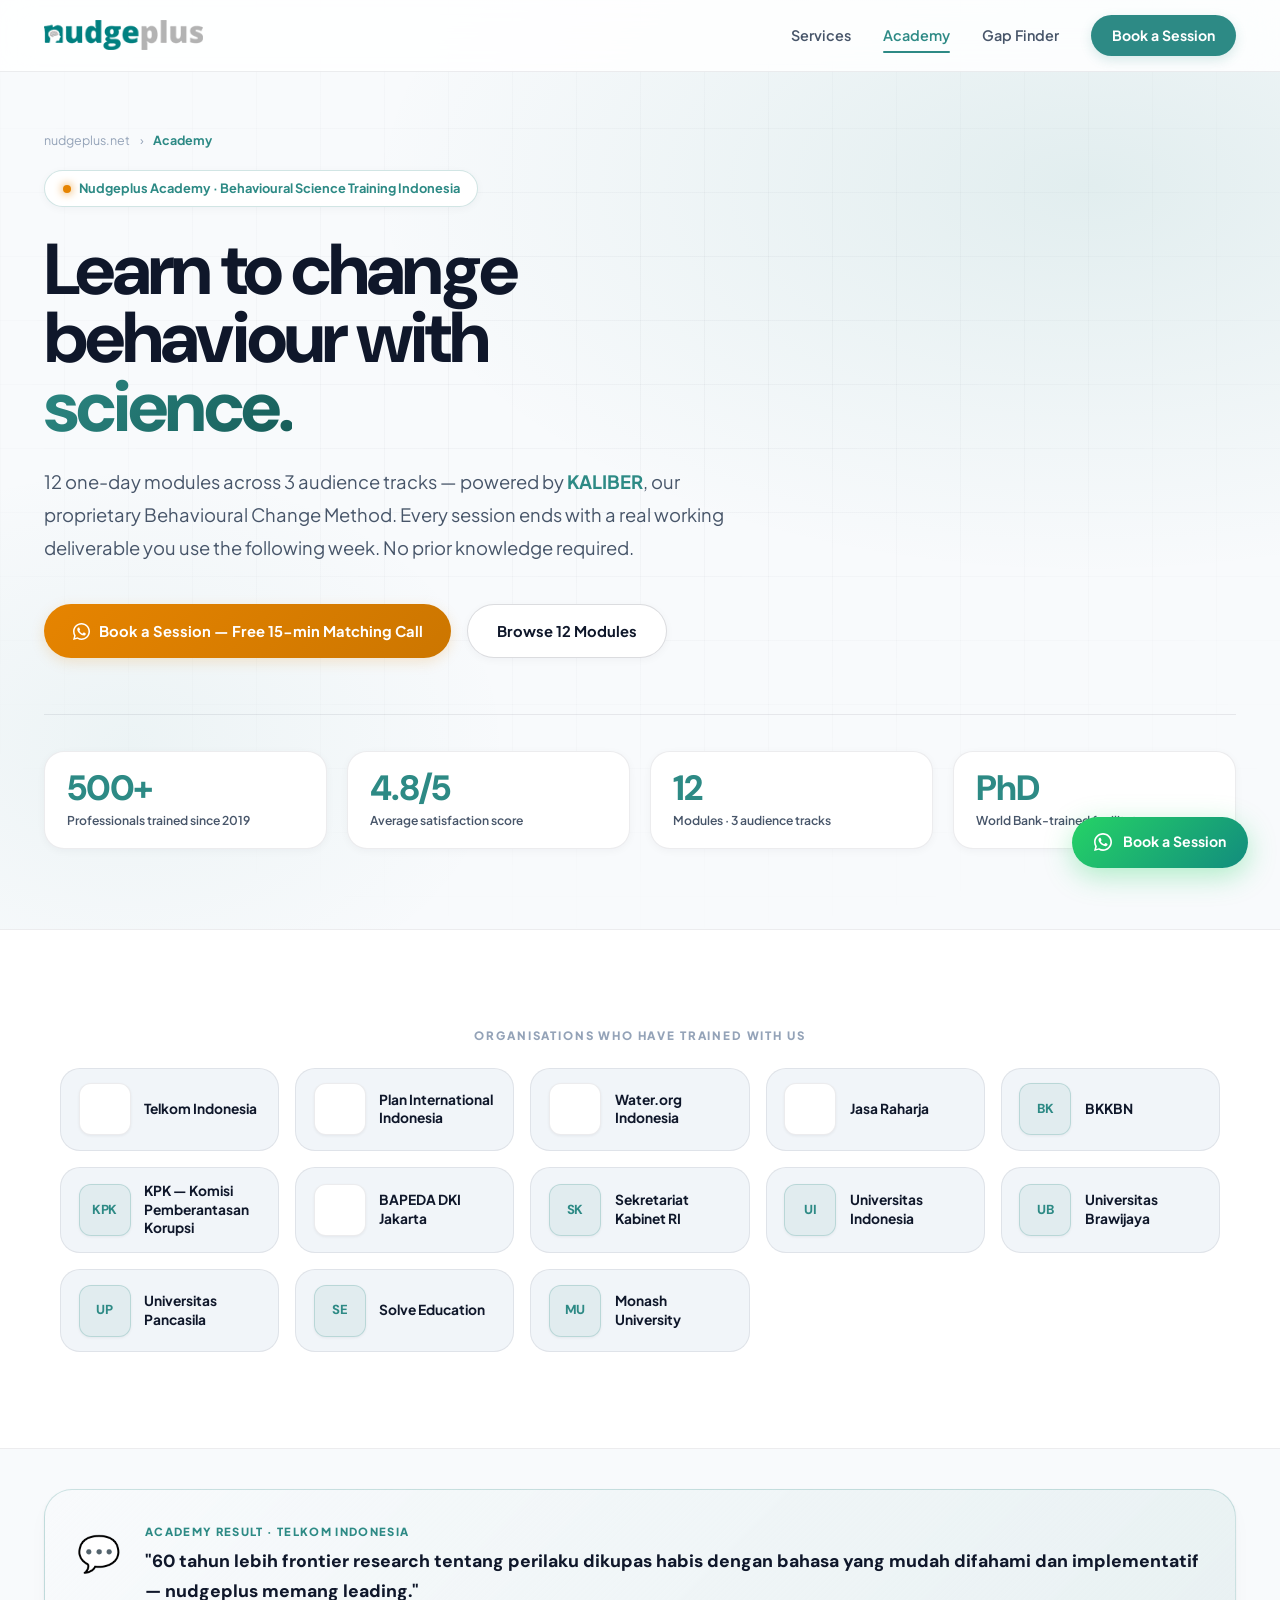
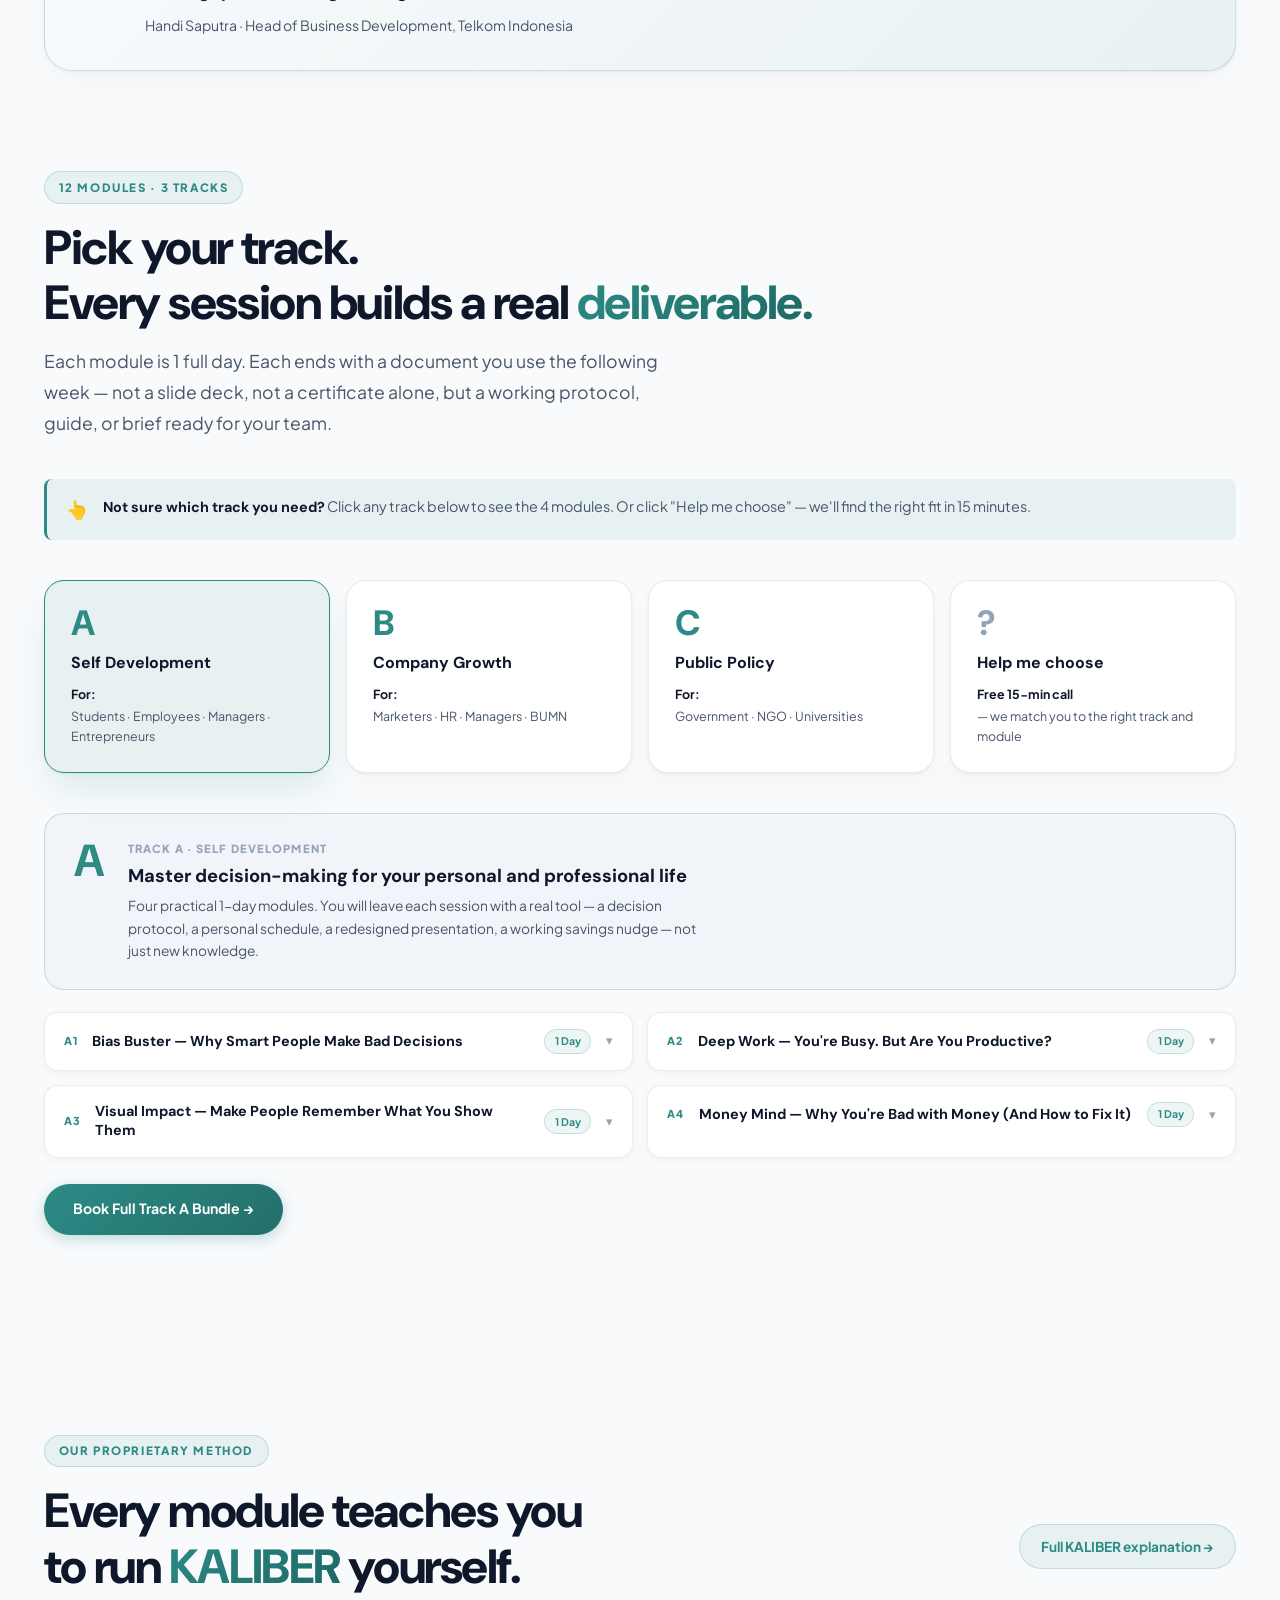
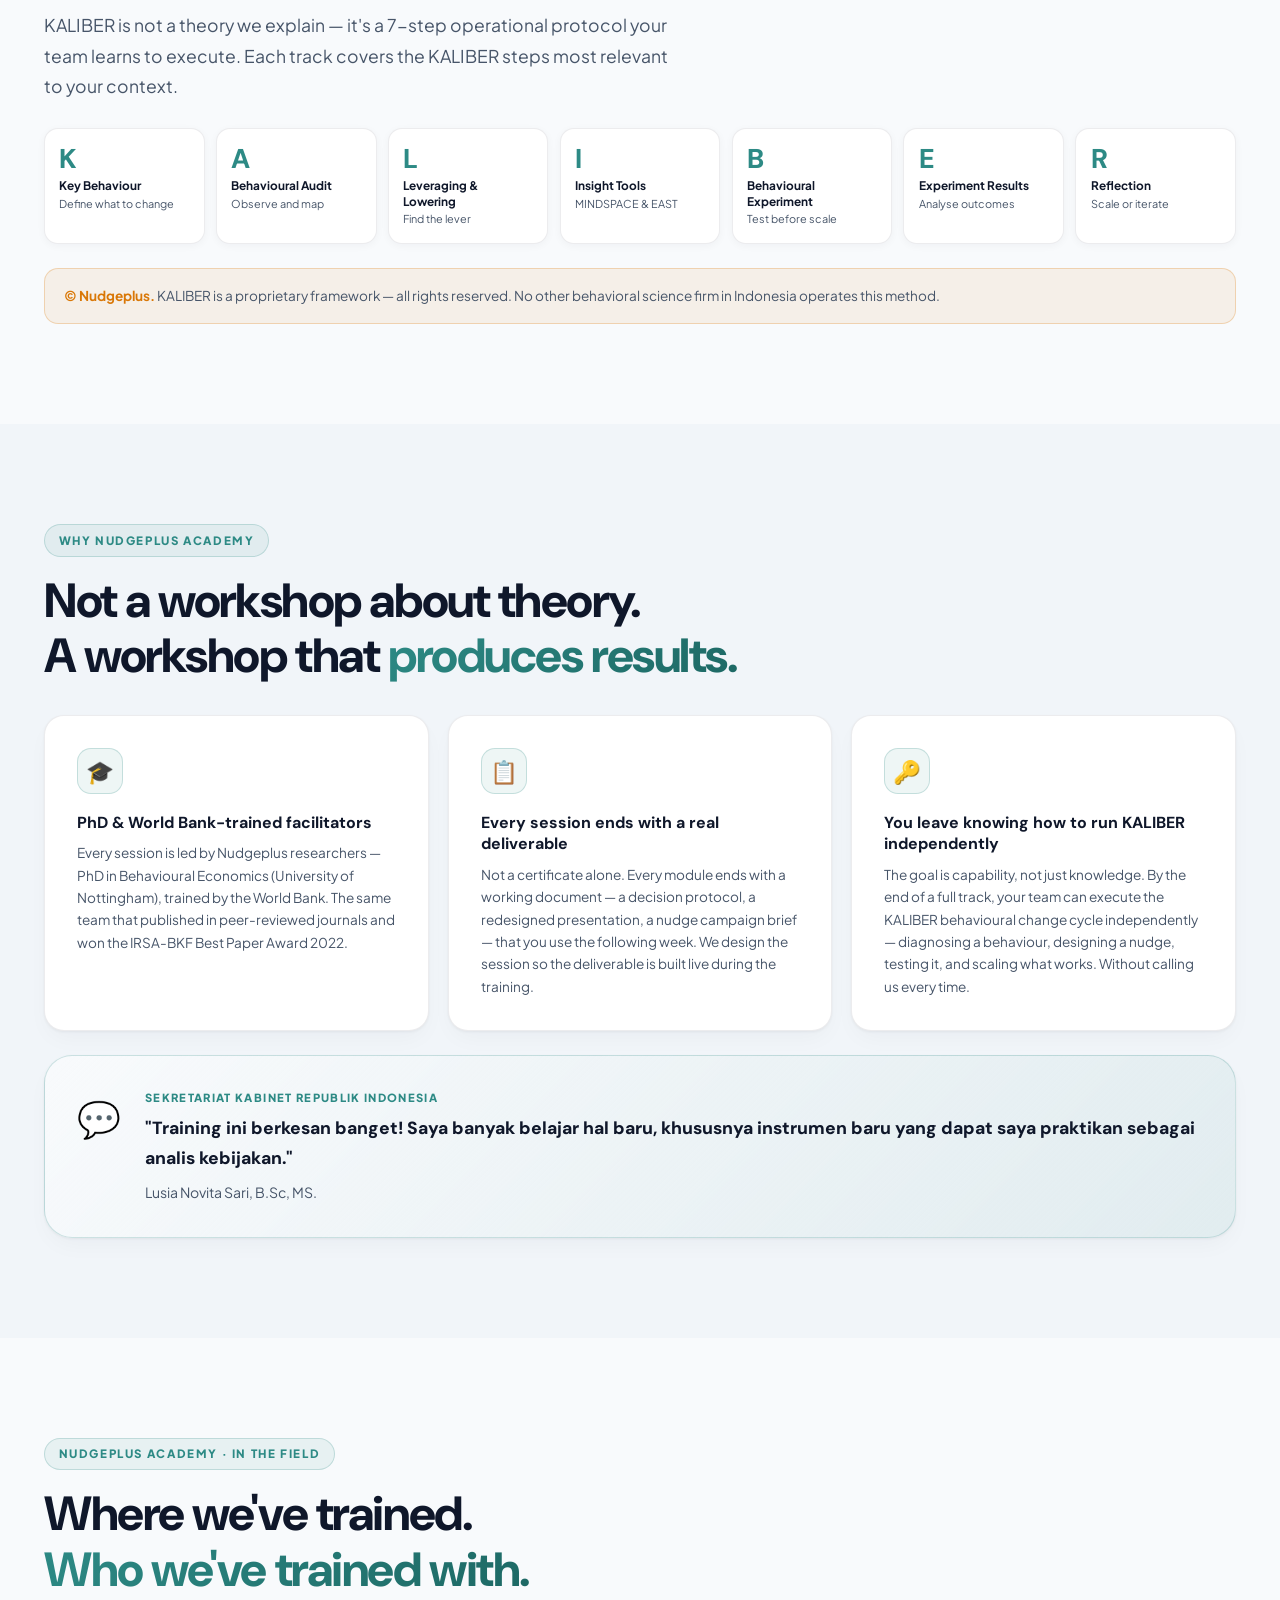
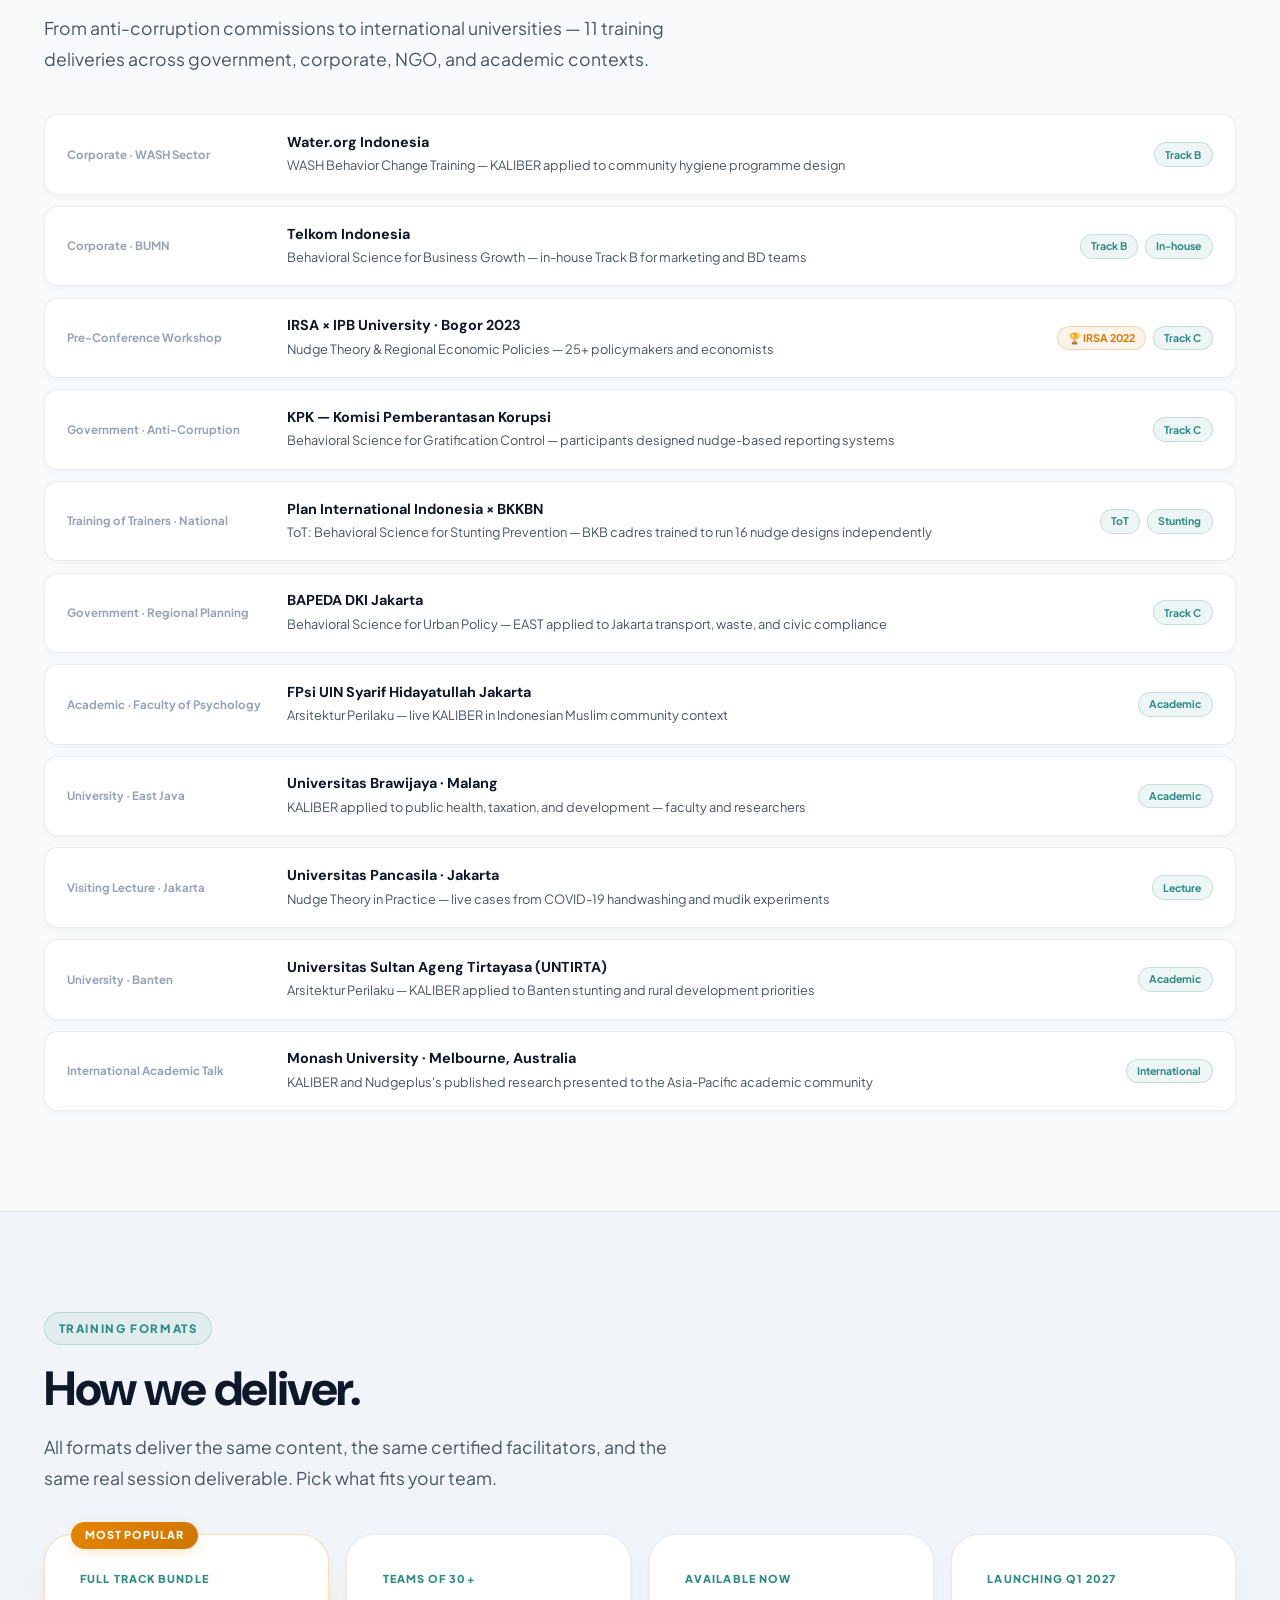
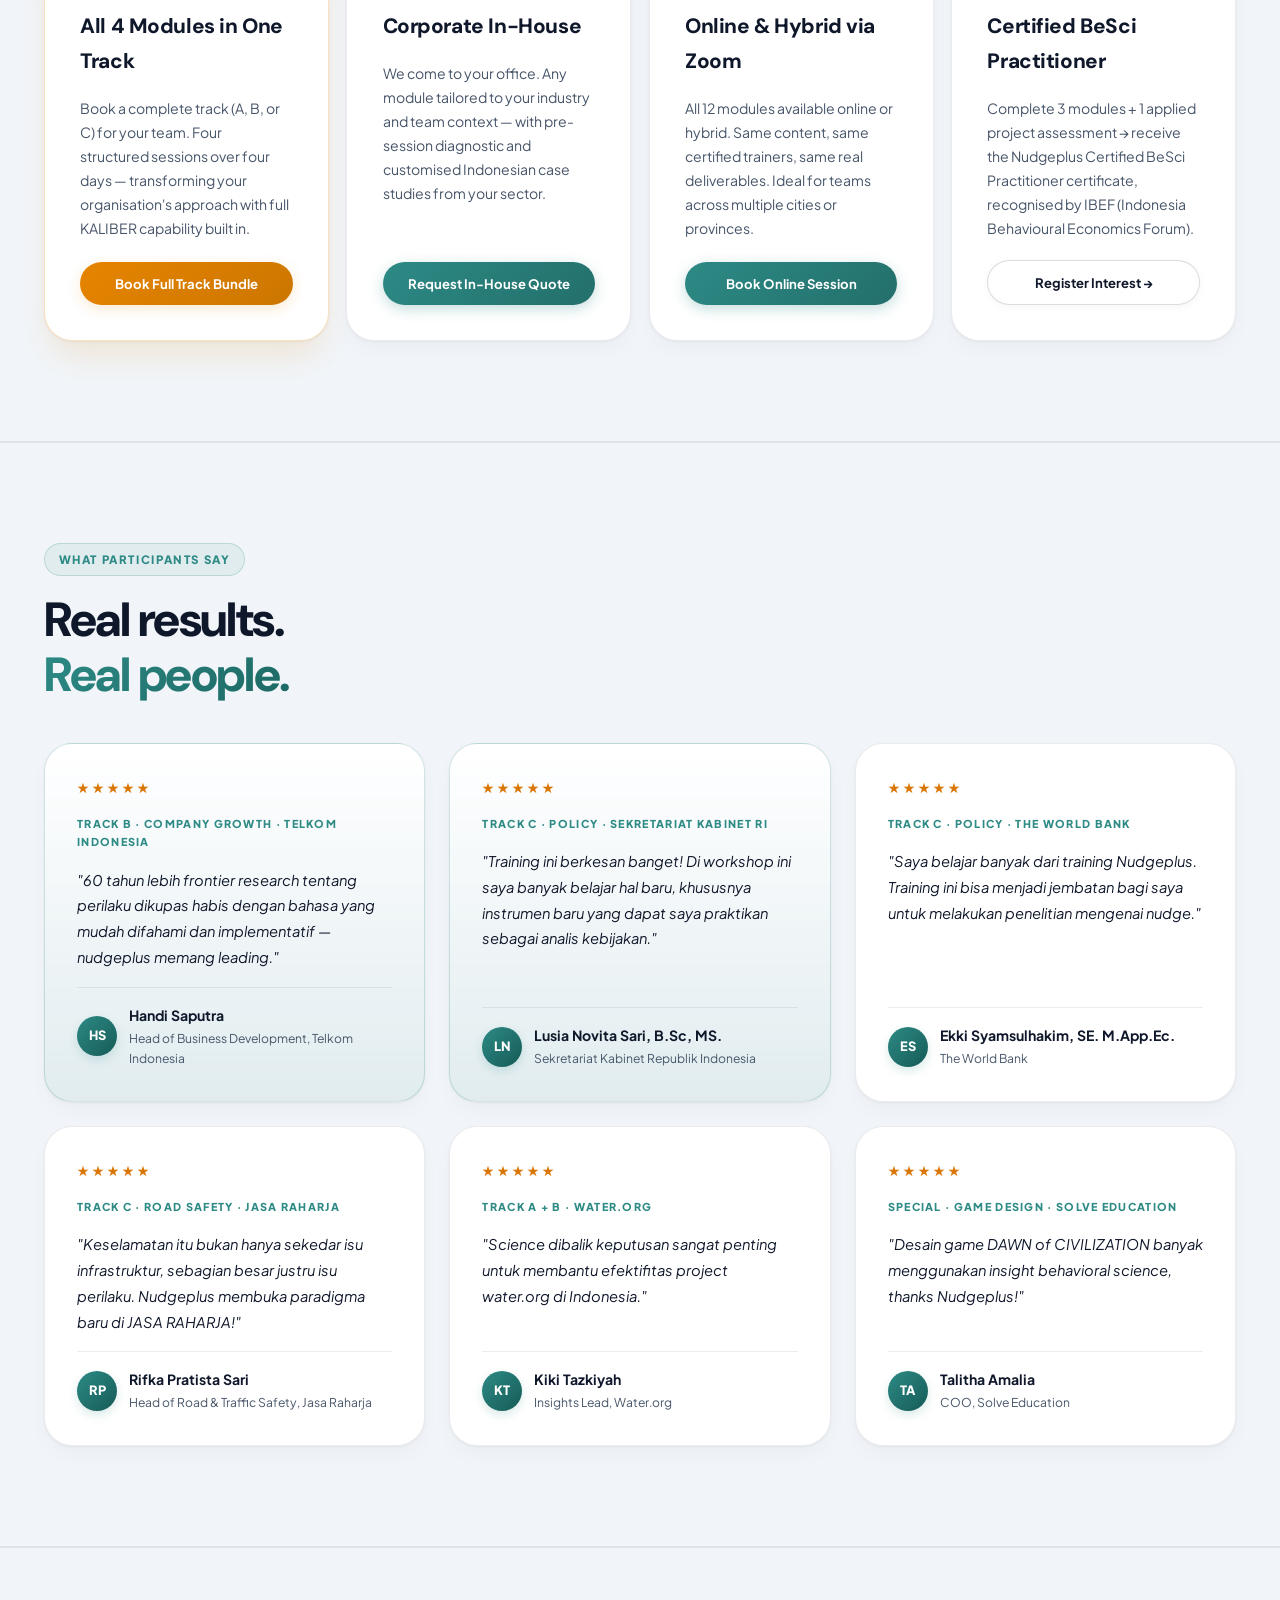
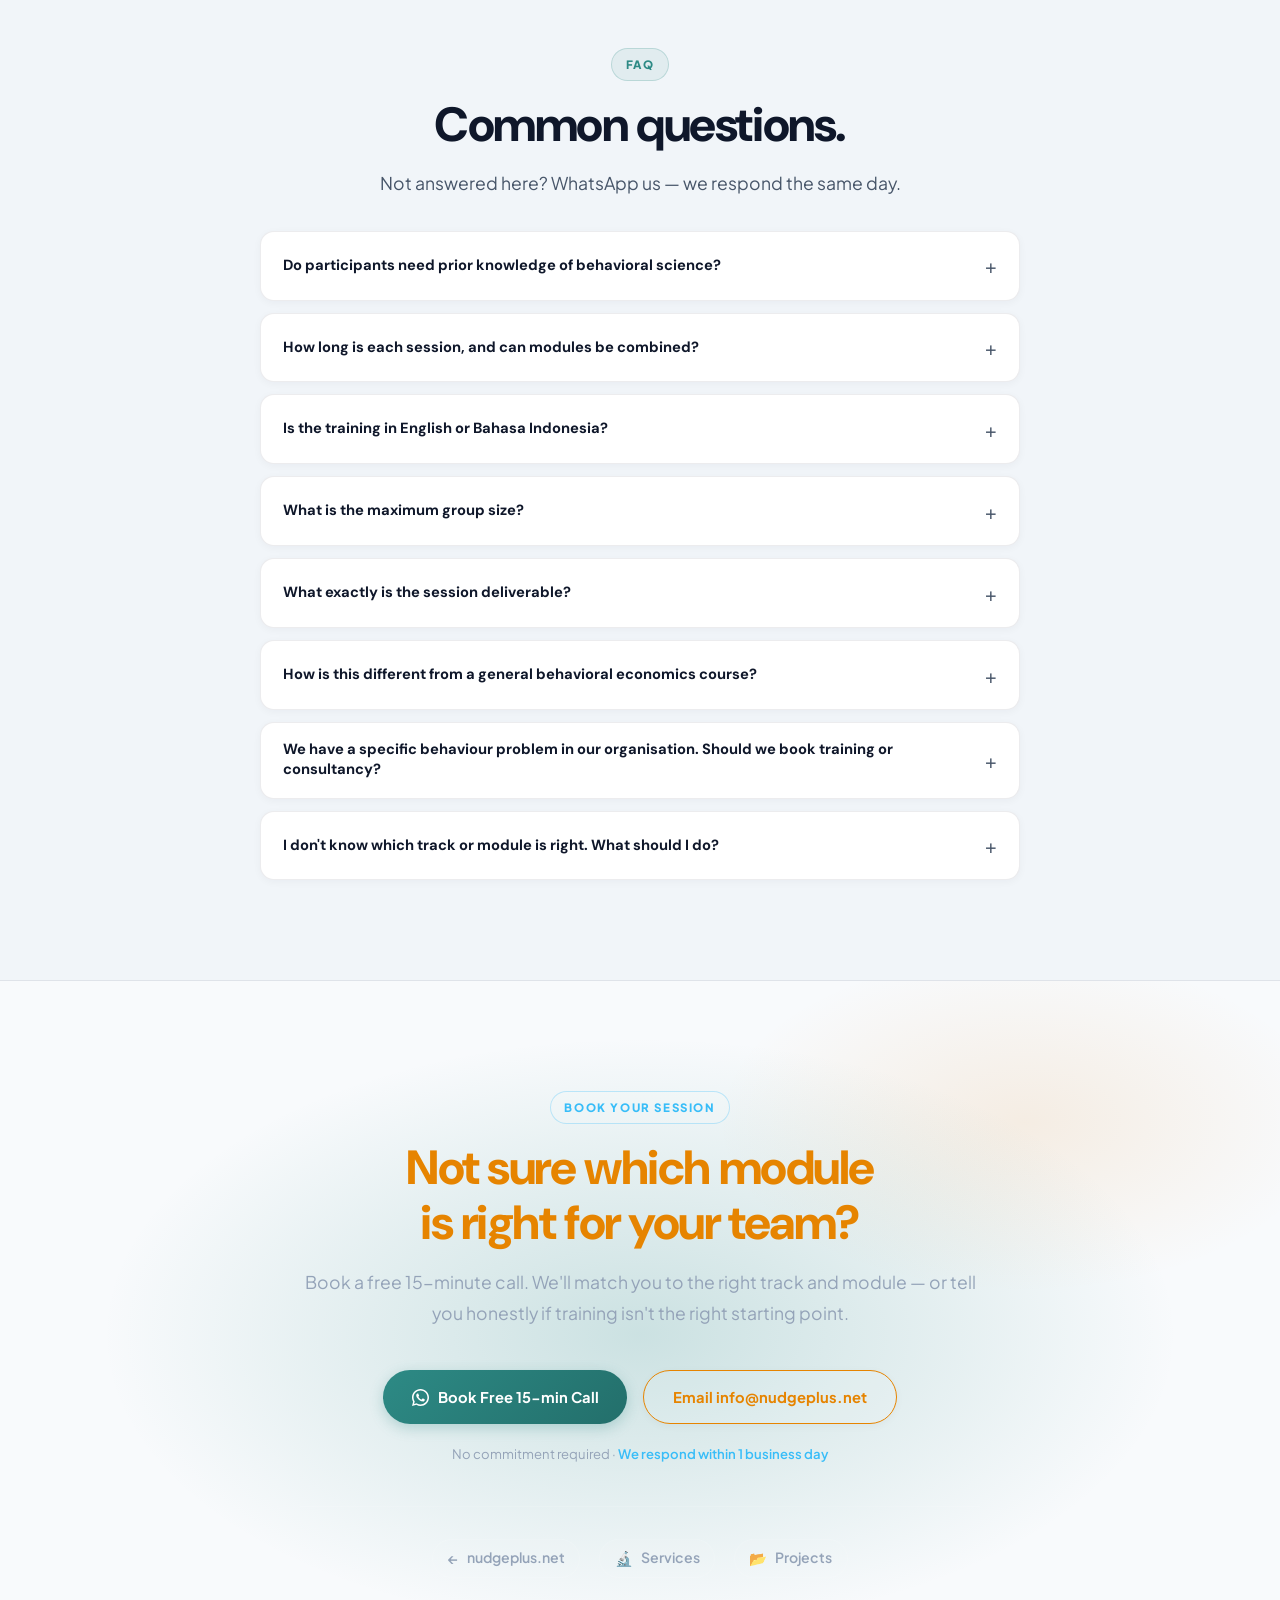
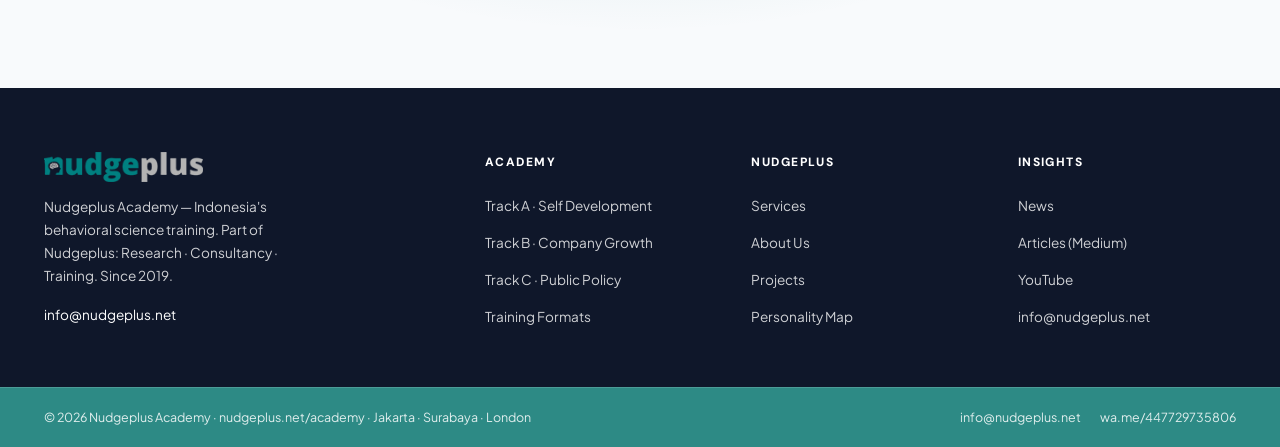
==== academy.html @ 22516192 "first commit" ====
<!DOCTYPE html>
<html lang="en">
<head>
<meta charset="UTF-8">
<meta name="viewport" content="width=device-width, initial-scale=1.0">
<title>Nudgeplus Academy | Behavioural Science Training Indonesia | 12 Modules · 3 Tracks</title>
<meta name="description" content="Nudgeplus Academy — Indonesia's behavioral science training. 12 one-day modules across 3 audience tracks (Self Development, Company Growth, Public Policy). Powered by KALIBER. 500+ participants. 4.8/5 satisfaction. PhD-level, World Bank-trained facilitators. Every session ends with a real deliverable. No prior knowledge required.">
<meta name="keywords" content="pelatihan behavioral science Indonesia, nudge training Jakarta, behavioral science training Indonesia, KALIBER training, nudgeplus academy, decision science training, nudge workshop Indonesia">
<link rel="canonical" href="https://nudgeplus.net/academy">
<meta property="og:type" content="website">
<meta property="og:url" content="https://nudgeplus.net/academy">
<meta property="og:title" content="Nudgeplus Academy | Behavioural Science Training Indonesia">
<meta property="og:description" content="12 one-day modules. 3 audience tracks. Every session ends with a real working deliverable. 500+ trained. 4.8/5 satisfaction. Powered by KALIBER.">
<meta property="og:image" content="https://nudgeplus.net/wp-content/uploads/2020/05/favicon.png">
<meta property="og:locale" content="id_ID">
<meta name="twitter:card" content="summary_large_image">
<meta name="twitter:title" content="Nudgeplus Academy | Behavioural Science Training Indonesia">
<meta name="twitter:description" content="12 modules · 3 tracks · Real deliverable every session. Learn to run KALIBER yourself. Jakarta · Surabaya · London.">
<script type="application/ld+json">
{"@context":"https://schema.org","@type":"EducationalOrganization","name":"Nudgeplus Academy","description":"Behavioural science training centre offering 12 one-day modules across 3 audience tracks, powered by the KALIBER Behavioural Change Method.","url":"https://nudgeplus.net/academy","parentOrganization":{"@type":"Organization","name":"Nudgeplus","url":"https://nudgeplus.net"},"address":{"@type":"PostalAddress","addressLocality":"Jakarta","addressCountry":"ID"},"hasOfferCatalog":{"@type":"OfferCatalog","name":"Academy Modules","numberOfItems":"12"},"aggregateRating":{"@type":"AggregateRating","ratingValue":"4.8","bestRating":"5","ratingCount":"500"},"teaches":"Behavioural Science, Nudge Theory, KALIBER Method, Decision Making, Choice Architecture"}
</script>
<link rel="preconnect" href="https://fonts.googleapis.com">
<link rel="preconnect" href="https://fonts.gstatic.com" crossorigin>
<link href="https://fonts.googleapis.com/css2?family=DM+Sans:ital,opsz,wght@0,9..40,400..800;1,9..40,400..800&family=Plus+Jakarta+Sans:ital,wght@0,400;0,500;0,600;0,700;0,800;1,400;1,600&family=Montserrat:wght@700;800;900&display=swap" rel="stylesheet">
<link rel="stylesheet" href="style.css">
</head>
<body>

<!-- NAVIGATION -->
<nav id="navbar" aria-label="Main navigation">
  <div class="container nav-inner">
    <a href="index.html" class="logo" aria-label="Nudgeplus home"><img src="image/Nudgeplus_transparent.png" alt="Nudgeplus" class="logo-img"></a>
    <div class="navr">
      <a href="services.html" class="nl">Services</a>
      <a href="academy.html" class="nl active" aria-current="page">Academy</a>
      <a href="gap-finder.html" class="nl">Gap Finder</a>
      <a href="https://wa.me/447729735806?text=Hi%20Nudgeplus%20Academy%2C%0A%0ATrack%3A%20%5BA%20%2F%20B%20%2F%20C%5D%0AModule%3A%20%5B...%5D%0AFormat%3A%20%5Bin-person%20%2F%20online%20%2F%20in-house%5D" class="ncta" target="_blank" rel="noopener">Book a Session</a>
    </div>
  </div>
</nav>

<!-- FLOATING WHATSAPP BUTTON -->
<a href="https://wa.me/447729735806?text=Hi%20Nudgeplus%20Academy%2C%20I%27d%20like%20to%20book%20a%20training%20session." class="wa" target="_blank" rel="noopener" aria-label="Chat on WhatsApp">
  <svg viewBox="0 0 24 24" aria-hidden="true"><path d="M17.472 14.382c-.297-.149-1.758-.867-2.03-.967-.273-.099-.471-.148-.67.15-.197.297-.767.966-.94 1.164-.173.199-.347.223-.644.075-.297-.15-1.255-.463-2.39-1.475-.883-.788-1.48-1.761-1.653-2.059-.173-.297-.018-.458.13-.606.134-.133.298-.347.446-.52.149-.174.198-.298.298-.497.099-.198.05-.371-.025-.52-.075-.149-.669-1.612-.916-2.207-.242-.579-.487-.5-.669-.51-.173-.008-.371-.01-.57-.01-.198 0-.52.074-.792.372-.272.297-1.04 1.016-1.04 2.479 0 1.462 1.065 2.875 1.213 3.074.149.198 2.096 3.2 5.077 4.487.709.306 1.262.489 1.694.625.712.227 1.36.195 1.871.118.571-.085 1.758-.719 2.006-1.413.248-.694.248-1.289.173-1.413-.074-.124-.272-.198-.57-.347z"/><path d="M12 0C5.373 0 0 5.373 0 12c0 2.136.565 4.14 1.545 5.875L.057 23.862l6.155-1.607A11.945 11.945 0 0012 24c6.627 0 12-5.373 12-12S18.627 0 12 0zm0 21.818a9.797 9.797 0 01-5.022-1.38l-.36-.214-3.732.975.999-3.637-.235-.374A9.788 9.788 0 012.182 12C2.182 6.573 6.573 2.182 12 2.182c5.428 0 9.818 4.391 9.818 9.818 0 5.428-4.39 9.818-9.818 9.818z"/></svg>
  Book a Session
</a>

<!-- HERO -->
<section id="hero">
  <div class="hgrid" aria-hidden="true"></div>
  <div class="container">
    <div class="hc single">
      <div class="hc-left">
        <div class="hbreadcrumb" aria-label="Breadcrumb">
          <a href="index.html">nudgeplus.net</a>
          <span>›</span>
          <span class="current">Academy</span>
        </div>

        <div class="hbadges">
          <div class="hkick" style="margin-bottom:0"><div class="hdot" aria-hidden="true"></div>Nudgeplus Academy · Behavioural Science Training Indonesia</div>
        </div>

        <h1>Learn to change<br>behaviour with<br><em>science.</em></h1>

        <p class="hsub">12 one-day modules across 3 audience tracks — powered by <strong style="color:var(--primary)">KALIBER</strong>, our proprietary Behavioural Change Method. Every session ends with a real working deliverable you use the following week. No prior knowledge required.</p>

        <div class="hctas">
          <a href="https://wa.me/447729735806?text=Hi%20Nudgeplus%20Academy%2C%0A%0ATrack%20I%27m%20interested%20in%3A%20%5BA%20%2F%20B%20%2F%20C%5D%0AModule%3A%20%5B...%5D%0ADelivery%20format%3A%20%5Bin-person%20%2F%20online%20%2F%20in-house%5D" class="btna btn-orange" target="_blank" rel="noopener">
            <svg class="wsv" viewBox="0 0 24 24" aria-hidden="true"><path d="M17.472 14.382c-.297-.149-1.758-.867-2.03-.967-.273-.099-.471-.148-.67.15-.197.297-.767.966-.94 1.164-.173.199-.347.223-.644.075-.297-.15-1.255-.463-2.39-1.475-.883-.788-1.48-1.761-1.653-2.059-.173-.297-.018-.458.13-.606.134-.133.298-.347.446-.52.149-.174.198-.298.298-.497.099-.198.05-.371-.025-.52-.075-.149-.669-1.612-.916-2.207-.242-.579-.487-.5-.669-.51-.173-.008-.371-.01-.57-.01-.198 0-.52.074-.792.372-.272.297-1.04 1.016-1.04 2.479 0 1.462 1.065 2.875 1.213 3.074.149.198 2.096 3.2 5.077 4.487.709.306 1.262.489 1.694.625.712.227 1.36.195 1.871.118.571-.085 1.758-.719 2.006-1.413.248-.694.248-1.289.173-1.413-.074-.124-.272-.198-.57-.347z"/><path d="M12 0C5.373 0 0 5.373 0 12c0 2.136.565 4.14 1.545 5.875L.057 23.862l6.155-1.607A11.945 11.945 0 0012 24c6.627 0 12-5.373 12-12S18.627 0 12 0zm0 21.818a9.797 9.797 0 01-5.022-1.38l-.36-.214-3.732.975.999-3.637-.235-.374A9.788 9.788 0 012.182 12C2.182 6.573 6.573 2.182 12 2.182c5.428 0 9.818 4.391 9.818 9.818 0 5.428-4.39 9.818-9.818 9.818z"/></svg>
            Book a Session — Free 15-min Matching Call
          </a>
          <a href="#tracks" class="btnb">Browse 12 Modules</a>
        </div>

        <div class="hstats" role="list" aria-label="Key statistics">
          <div class="hs" role="listitem"><div class="hs-n">500+</div><div class="hs-l">Professionals trained since 2019</div></div>
          <div class="hs" role="listitem"><div class="hs-n">4.8/5</div><div class="hs-l">Average satisfaction score</div></div>
          <div class="hs" role="listitem"><div class="hs-n">12</div><div class="hs-l">Modules · 3 audience tracks</div></div>
          <div class="hs" role="listitem"><div class="hs-n">PhD</div><div class="hs-l">World Bank-trained facilitators</div></div>
        </div>
      </div>
    </div>
  </div>
</section>

<!-- LOGOS -->
<div id="logos" aria-label="Organisations who have trained with us">
  <div class="container">
    <div class="llbl">Organisations Who Have Trained With Us</div>
    <div class="lgrid">
      <div class="lcard"><div class="lcard-icon"><img src="https://i0.wp.com/nudgeplus.net/wp-content/uploads/2024/11/Logo-Telkom-1.png?fit=4167%2C3201&ssl=1" alt="" loading="lazy"></div><div class="lcard-name">Telkom Indonesia</div></div>
      <div class="lcard"><div class="lcard-icon"><img src="https://i0.wp.com/nudgeplus.net/wp-content/uploads/2024/11/Logo-YPII-PLAN.png?fit=10819%2C3311&ssl=1" alt="" loading="lazy"></div><div class="lcard-name">Plan International Indonesia</div></div>
      <div class="lcard"><div class="lcard-icon"><img src="https://i0.wp.com/nudgeplus.net/wp-content/uploads/2021/10/water-org-vector-logo.jpg?fit=400%2C222&ssl=1" alt="" loading="lazy"></div><div class="lcard-name">Water.org Indonesia</div></div>
      <div class="lcard"><div class="lcard-icon"><img src="https://i0.wp.com/nudgeplus.net/wp-content/uploads/2026/03/jasa-raharja.png?fit=259%2C194&ssl=1" alt="" loading="lazy"></div><div class="lcard-name">Jasa Raharja</div></div>
      <div class="lcard"><div class="lcard-icon lcard-icon-ph" aria-hidden="true">BK</div><div class="lcard-name">BKKBN</div></div>
      <div class="lcard"><div class="lcard-icon lcard-icon-ph" aria-hidden="true">KPK</div><div class="lcard-name">KPK — Komisi Pemberantasan Korupsi</div></div>
      <div class="lcard"><div class="lcard-icon"><img src="https://i0.wp.com/nudgeplus.net/wp-content/uploads/2020/05/dki.jpg?fit=400%2C195&ssl=1" alt="" loading="lazy"></div><div class="lcard-name">BAPEDA DKI Jakarta</div></div>
      <div class="lcard"><div class="lcard-icon lcard-icon-ph" aria-hidden="true">SK</div><div class="lcard-name">Sekretariat Kabinet RI</div></div>
      <div class="lcard"><div class="lcard-icon lcard-icon-ph" aria-hidden="true">UI</div><div class="lcard-name">Universitas Indonesia</div></div>
      <div class="lcard"><div class="lcard-icon lcard-icon-ph" aria-hidden="true">UB</div><div class="lcard-name">Universitas Brawijaya</div></div>
      <div class="lcard"><div class="lcard-icon lcard-icon-ph" aria-hidden="true">UP</div><div class="lcard-name">Universitas Pancasila</div></div>
      <div class="lcard"><div class="lcard-icon lcard-icon-ph" aria-hidden="true">SE</div><div class="lcard-name">Solve Education</div></div>
      <div class="lcard"><div class="lcard-icon lcard-icon-ph" aria-hidden="true">MU</div><div class="lcard-name">Monash University</div></div>
    </div>
  </div>
</div>

<!-- PROOF QUOTE -->
<div class="container">
  <div class="bastrip sr" style="margin-top:2.5rem">
    <div class="basin" aria-hidden="true">💬</div>
    <div>
      <div class="balbl">Academy Result · Telkom Indonesia</div>
      <div class="batitle">"60 tahun lebih frontier research tentang perilaku dikupas habis dengan bahasa yang mudah difahami dan implementatif — nudgeplus memang leading."</div>
      <p class="badesc">Handi Saputra · Head of Business Development, Telkom Indonesia</p>
    </div>
  </div>
</div>

<!-- TRACKS — PRIMARY CONVERSION SECTION -->
<section id="tracks" aria-labelledby="tracks-h2">
  <div class="container">
    <span class="tag">12 Modules · 3 Tracks</span>
    <h2 id="tracks-h2">Pick your track.<br>Every session builds a real <em>deliverable.</em></h2>
    <p class="lead">Each module is 1 full day. Each ends with a document you use the following week — not a slide deck, not a certificate alone, but a working protocol, guide, or brief ready for your team.</p>

    <div class="track-q" role="note">
      <span class="tq-emoji" aria-hidden="true">👆</span>
      <div><span class="tq-strong">Not sure which track you need?</span> Click any track below to see the 4 modules. Or click "Help me choose" — we'll find the right fit in 15 minutes.</div>
    </div>

    <!-- Track selector cards -->
    <div class="track-cards" role="tablist" aria-label="Training tracks">
      <div class="tcard active" onclick="selectTrack('A',this)" role="tab" tabindex="0" aria-selected="true" aria-controls="panel-A" onkeydown="if(event.key==='Enter')selectTrack('A',this)">
        <div class="tcard-letter" aria-hidden="true">A</div>
        <h3>Self Development</h3>
        <div class="tcard-for"><strong>For:</strong> Students · Employees · Managers · Entrepreneurs</div>
      </div>
      <div class="tcard" onclick="selectTrack('B',this)" role="tab" tabindex="0" aria-selected="false" aria-controls="panel-B" onkeydown="if(event.key==='Enter')selectTrack('B',this)">
        <div class="tcard-letter" aria-hidden="true">B</div>
        <h3>Company Growth</h3>
        <div class="tcard-for"><strong>For:</strong> Marketers · HR · Managers · BUMN</div>
      </div>
      <div class="tcard" onclick="selectTrack('C',this)" role="tab" tabindex="0" aria-selected="false" aria-controls="panel-C" onkeydown="if(event.key==='Enter')selectTrack('C',this)">
        <div class="tcard-letter" aria-hidden="true">C</div>
        <h3>Public Policy</h3>
        <div class="tcard-for"><strong>For:</strong> Government · NGO · Universities</div>
      </div>
      <div class="tcard notsure" onclick="selectTrack('X',this)" role="tab" tabindex="0" aria-selected="false" aria-controls="panel-X" onkeydown="if(event.key==='Enter')selectTrack('X',this)">
        <div class="tcard-letter" aria-hidden="true">?</div>
        <h3>Help me choose</h3>
        <div class="tcard-for"><strong>Free 15-min call</strong> — we match you to the right track and module</div>
      </div>
    </div>

    <!-- Module panels -->
    <div class="mod-panels" id="mod-panels">

      <!-- TRACK A -->
      <div class="mod-panel active" id="panel-A" role="tabpanel" aria-labelledby="tab-A">
        <div class="mod-panel-hdr">
          <div class="mph-letter" aria-hidden="true">A</div>
          <div class="mph-body">
            <div class="mph-tag">Track A · Self Development</div>
            <div class="mph-title">Master decision-making for your personal and professional life</div>
            <p class="mph-desc">Four practical 1-day modules. You will leave each session with a real tool — a decision protocol, a personal schedule, a redesigned presentation, a working savings nudge — not just new knowledge.</p>
          </div>
        </div>
        <div class="mod-list" role="list">
          <div class="mod sr" role="listitem">
            <div class="modh" onclick="toggleMod(this.parentElement)">
              <span class="modcode">A1</span><span class="modtitle">Bias Buster — Why Smart People Make Bad Decisions</span><span class="moddur">1 Day</span><span class="modchev" aria-hidden="true">▾</span>
            </div>
            <div class="modb">
              <p>Identify the biases most likely affecting your decisions right now. Learn a 3-step pre-decision check and practise it live on a real current decision. Redesign one choice context so better choices happen automatically.</p>
              <div class="mod-del"><strong>Deliverable:</strong> Personal bias profile + 3-step decision check card — ready to use the next morning</div>
              <a href="https://wa.me/447729735806?text=Hi%20Nudgeplus%20Academy%2C%20I%27d%20like%20to%20book%20module%20A1%20Bias%20Buster." class="mod-book" target="_blank" rel="noopener"><svg viewBox="0 0 24 24" aria-hidden="true"><path d="M17.472 14.382c-.297-.149-1.758-.867-2.03-.967-.273-.099-.471-.148-.67.15-.197.297-.767.966-.94 1.164-.173.199-.347.223-.644.075-.297-.15-1.255-.463-2.39-1.475-.883-.788-1.48-1.761-1.653-2.059-.173-.297-.018-.458.13-.606.134-.133.298-.347.446-.52.149-.174.198-.298.298-.497.099-.198.05-.371-.025-.52-.075-.149-.669-1.612-.916-2.207-.242-.579-.487-.5-.669-.51-.173-.008-.371-.01-.57-.01-.198 0-.52.074-.792.372-.272.297-1.04 1.016-1.04 2.479 0 1.462 1.065 2.875 1.213 3.074.149.198 2.096 3.2 5.077 4.487.709.306 1.262.489 1.694.625.712.227 1.36.195 1.871.118.571-.085 1.758-.719 2.006-1.413.248-.694.248-1.289.173-1.413-.074-.124-.272-.198-.57-.347z"/><path d="M12 0C5.373 0 0 5.373 0 12c0 2.136.565 4.14 1.545 5.875L.057 23.862l6.155-1.607A11.945 11.945 0 0012 24c6.627 0 12-5.373 12-12S18.627 0 12 0zm0 21.818a9.797 9.797 0 01-5.022-1.38l-.36-.214-3.732.975.999-3.637-.235-.374A9.788 9.788 0 012.182 12C2.182 6.573 6.573 2.182 12 2.182c5.428 0 9.818 4.391 9.818 9.818 0 5.428-4.39 9.818-9.818 9.818z"/></svg>Book A1</a>
            </div>
          </div>
          <div class="mod sr" role="listitem">
            <div class="modh" onclick="toggleMod(this.parentElement)">
              <span class="modcode">A2</span><span class="modtitle">Deep Work — You're Busy. But Are You Productive?</span><span class="moddur">1 Day</span><span class="modchev" aria-hidden="true">▾</span>
            </div>
            <div class="modb">
              <p>Design a personal deep work routine using implementation intentions, environment design, and commitment devices. Protect your most important work without damaging relationships or appearing unavailable.</p>
              <div class="mod-del"><strong>Deliverable:</strong> Your personal deep work schedule — drafted and committed to live, ready to run the following week</div>
              <a href="https://wa.me/447729735806?text=Hi%20Nudgeplus%20Academy%2C%20I%27d%20like%20to%20book%20module%20A2%20Deep%20Work." class="mod-book" target="_blank" rel="noopener"><svg viewBox="0 0 24 24" aria-hidden="true"><path d="M17.472 14.382c-.297-.149-1.758-.867-2.03-.967-.273-.099-.471-.148-.67.15-.197.297-.767.966-.94 1.164-.173.199-.347.223-.644.075-.297-.15-1.255-.463-2.39-1.475-.883-.788-1.48-1.761-1.653-2.059-.173-.297-.018-.458.13-.606.134-.133.298-.347.446-.52.149-.174.198-.298.298-.497.099-.198.05-.371-.025-.52-.075-.149-.669-1.612-.916-2.207-.242-.579-.487-.5-.669-.51-.173-.008-.371-.01-.57-.01-.198 0-.52.074-.792.372-.272.297-1.04 1.016-1.04 2.479 0 1.462 1.065 2.875 1.213 3.074.149.198 2.096 3.2 5.077 4.487.709.306 1.262.489 1.694.625.712.227 1.36.195 1.871.118.571-.085 1.758-.719 2.006-1.413.248-.694.248-1.289.173-1.413-.074-.124-.272-.198-.57-.347z"/><path d="M12 0C5.373 0 0 5.373 0 12c0 2.136.565 4.14 1.545 5.875L.057 23.862l6.155-1.607A11.945 11.945 0 0012 24c6.627 0 12-5.373 12-12S18.627 0 12 0zm0 21.818a9.797 9.797 0 01-5.022-1.38l-.36-.214-3.732.975.999-3.637-.235-.374A9.788 9.788 0 012.182 12C2.182 6.573 6.573 2.182 12 2.182c5.428 0 9.818 4.391 9.818 9.818 0 5.428-4.39 9.818-9.818 9.818z"/></svg>Book A2</a>
            </div>
          </div>
          <div class="mod sr" role="listitem">
            <div class="modh" onclick="toggleMod(this.parentElement)">
              <span class="modcode">A3</span><span class="modtitle">Visual Impact — Make People Remember What You Show Them</span><span class="moddur">1 Day</span><span class="modchev" aria-hidden="true">▾</span>
            </div>
            <div class="modb">
              <p>Apply perceptual psychology and cognitive load theory to any slide in under 2 minutes. Bring an existing presentation — leave with it redesigned live using pre-attentive attributes, contrast, and the right chart type for the right argument.</p>
              <div class="mod-del"><strong>Deliverable:</strong> Your own redesigned presentation — improved during the workshop, ready to present immediately</div>
              <a href="https://wa.me/447729735806?text=Hi%20Nudgeplus%20Academy%2C%20I%27d%20like%20to%20book%20module%20A3%20Visual%20Impact." class="mod-book" target="_blank" rel="noopener"><svg viewBox="0 0 24 24" aria-hidden="true"><path d="M17.472 14.382c-.297-.149-1.758-.867-2.03-.967-.273-.099-.471-.148-.67.15-.197.297-.767.966-.94 1.164-.173.199-.347.223-.644.075-.297-.15-1.255-.463-2.39-1.475-.883-.788-1.48-1.761-1.653-2.059-.173-.297-.018-.458.13-.606.134-.133.298-.347.446-.52.149-.174.198-.298.298-.497.099-.198.05-.371-.025-.52-.075-.149-.669-1.612-.916-2.207-.242-.579-.487-.5-.669-.51-.173-.008-.371-.01-.57-.01-.198 0-.52.074-.792.372-.272.297-1.04 1.016-1.04 2.479 0 1.462 1.065 2.875 1.213 3.074.149.198 2.096 3.2 5.077 4.487.709.306 1.262.489 1.694.625.712.227 1.36.195 1.871.118.571-.085 1.758-.719 2.006-1.413.248-.694.248-1.289.173-1.413-.074-.124-.272-.198-.57-.347z"/><path d="M12 0C5.373 0 0 5.373 0 12c0 2.136.565 4.14 1.545 5.875L.057 23.862l6.155-1.607A11.945 11.945 0 0012 24c6.627 0 12-5.373 12-12S18.627 0 12 0zm0 21.818a9.797 9.797 0 01-5.022-1.38l-.36-.214-3.732.975.999-3.637-.235-.374A9.788 9.788 0 012.182 12C2.182 6.573 6.573 2.182 12 2.182c5.428 0 9.818 4.391 9.818 9.818 0 5.428-4.39 9.818-9.818 9.818z"/></svg>Book A3</a>
            </div>
          </div>
          <div class="mod sr" role="listitem">
            <div class="modh" onclick="toggleMod(this.parentElement)">
              <span class="modcode">A4</span><span class="modtitle">Money Mind — Why You're Bad with Money (And How to Fix It)</span><span class="moddur">1 Day</span><span class="modchev" aria-hidden="true">▾</span>
            </div>
            <div class="modb">
              <p>Redesign your financial environment using automatic savings transfers, commitment accounts, and salary partitioning — set up live for GoPay, OVO, BRI, and BCA. Stop irrational spending by changing the context, not your willpower.</p>
              <div class="mod-del"><strong>Deliverable:</strong> Personal financial bias profile + your first automated savings nudge, activated live during the session</div>
              <a href="https://wa.me/447729735806?text=Hi%20Nudgeplus%20Academy%2C%20I%27d%20like%20to%20book%20module%20A4%20Money%20Mind." class="mod-book" target="_blank" rel="noopener"><svg viewBox="0 0 24 24" aria-hidden="true"><path d="M17.472 14.382c-.297-.149-1.758-.867-2.03-.967-.273-.099-.471-.148-.67.15-.197.297-.767.966-.94 1.164-.173.199-.347.223-.644.075-.297-.15-1.255-.463-2.39-1.475-.883-.788-1.48-1.761-1.653-2.059-.173-.297-.018-.458.13-.606.134-.133.298-.347.446-.52.149-.174.198-.298.298-.497.099-.198.05-.371-.025-.52-.075-.149-.669-1.612-.916-2.207-.242-.579-.487-.5-.669-.51-.173-.008-.371-.01-.57-.01-.198 0-.52.074-.792.372-.272.297-1.04 1.016-1.04 2.479 0 1.462 1.065 2.875 1.213 3.074.149.198 2.096 3.2 5.077 4.487.709.306 1.262.489 1.694.625.712.227 1.36.195 1.871.118.571-.085 1.758-.719 2.006-1.413.248-.694.248-1.289.173-1.413-.074-.124-.272-.198-.57-.347z"/><path d="M12 0C5.373 0 0 5.373 0 12c0 2.136.565 4.14 1.545 5.875L.057 23.862l6.155-1.607A11.945 11.945 0 0012 24c6.627 0 12-5.373 12-12S18.627 0 12 0zm0 21.818a9.797 9.797 0 01-5.022-1.38l-.36-.214-3.732.975.999-3.637-.235-.374A9.788 9.788 0 012.182 12C2.182 6.573 6.573 2.182 12 2.182c5.428 0 9.818 4.391 9.818 9.818 0 5.428-4.39 9.818-9.818 9.818z"/></svg>Book A4</a>
            </div>
          </div>
        </div>
        <a href="https://wa.me/447729735806?text=Hi%20Nudgeplus%20Academy%2C%20I%27d%20like%20to%20book%20the%20full%20Track%20A%20Self%20Development%20bundle." class="btna" style="font-size:.88rem" target="_blank" rel="noopener">Book Full Track A Bundle →</a>
      </div>

      <!-- TRACK B -->
      <div class="mod-panel" id="panel-B" role="tabpanel" aria-labelledby="tab-B">
        <div class="mod-panel-hdr">
          <div class="mph-letter" aria-hidden="true">B</div>
          <div class="mph-body">
            <div class="mph-tag">Track B · Company Growth · Most Popular</div>
            <div class="mph-title">Apply behavioral science to marketing, hiring, meetings, and team decisions</div>
            <p class="mph-desc">Four practical modules for corporate and BUMN teams. Indonesian examples throughout — Tokopedia, Shopee, Gojek, Bank Mandiri. In-house delivery available for teams of 30+.</p>
          </div>
        </div>
        <div class="mod-list" role="list">
          <div class="mod sr" role="listitem">
            <div class="modh" onclick="toggleMod(this.parentElement)">
              <span class="modcode">B1</span><span class="modtitle">Smart Decisions — Stop Your Team's Predictable Mistakes</span><span class="moddur">1 Day</span><span class="modchev" aria-hidden="true">▾</span>
            </div>
            <div class="modb">
              <p>Name and recognise anchoring, confirmation bias, sunk cost, overconfidence, and groupthink using real Indonesian case studies. Apply a team de-biasing protocol — pre-mortem, devil's advocate, independent pre-voting — practised live on a real decision your group is currently facing.</p>
              <div class="mod-del"><strong>Deliverable:</strong> Team decision audit map + de-biasing protocol card — applied live to a real organisational decision</div>
              <a href="https://wa.me/447729735806?text=Hi%20Nudgeplus%20Academy%2C%20I%27d%20like%20to%20book%20module%20B1%20Smart%20Decisions." class="mod-book" target="_blank" rel="noopener"><svg viewBox="0 0 24 24" aria-hidden="true"><path d="M17.472 14.382c-.297-.149-1.758-.867-2.03-.967-.273-.099-.471-.148-.67.15-.197.297-.767.966-.94 1.164-.173.199-.347.223-.644.075-.297-.15-1.255-.463-2.39-1.475-.883-.788-1.48-1.761-1.653-2.059-.173-.297-.018-.458.13-.606.134-.133.298-.347.446-.52.149-.174.198-.298.298-.497.099-.198.05-.371-.025-.52-.075-.149-.669-1.612-.916-2.207-.242-.579-.487-.5-.669-.51-.173-.008-.371-.01-.57-.01-.198 0-.52.074-.792.372-.272.297-1.04 1.016-1.04 2.479 0 1.462 1.065 2.875 1.213 3.074.149.198 2.096 3.2 5.077 4.487.709.306 1.262.489 1.694.625.712.227 1.36.195 1.871.118.571-.085 1.758-.719 2.006-1.413.248-.694.248-1.289.173-1.413-.074-.124-.272-.198-.57-.347z"/><path d="M12 0C5.373 0 0 5.373 0 12c0 2.136.565 4.14 1.545 5.875L.057 23.862l6.155-1.607A11.945 11.945 0 0012 24c6.627 0 12-5.373 12-12S18.627 0 12 0zm0 21.818a9.797 9.797 0 01-5.022-1.38l-.36-.214-3.732.975.999-3.637-.235-.374A9.788 9.788 0 012.182 12C2.182 6.573 6.573 2.182 12 2.182c5.428 0 9.818 4.391 9.818 9.818 0 5.428-4.39 9.818-9.818 9.818z"/></svg>Book B1</a>
            </div>
          </div>
          <div class="mod sr" role="listitem">
            <div class="modh" onclick="toggleMod(this.parentElement)">
              <span class="modcode">B2</span><span class="modtitle">Mindfluence — Decode Customers to Sell More Effectively</span><span class="moddur">1 Day</span><span class="modchev" aria-hidden="true">▾</span>
            </div>
            <div class="modb">
              <p>Apply consumer biases — social proof, scarcity, anchoring, decoy effect, loss aversion — ethically to your next campaign. Live analysis of real Indonesian campaigns. Design a complete A/B experiment brief ready to hand to your developer or campaign manager.</p>
              <div class="mod-del"><strong>Deliverable:</strong> Digital touchpoint audit (3 improvements) + A/B experiment brief — ready to execute</div>
              <a href="https://wa.me/447729735806?text=Hi%20Nudgeplus%20Academy%2C%20I%27d%20like%20to%20book%20module%20B2%20Mindfluence." class="mod-book" target="_blank" rel="noopener"><svg viewBox="0 0 24 24" aria-hidden="true"><path d="M17.472 14.382c-.297-.149-1.758-.867-2.03-.967-.273-.099-.471-.148-.67.15-.197.297-.767.966-.94 1.164-.173.199-.347.223-.644.075-.297-.15-1.255-.463-2.39-1.475-.883-.788-1.48-1.761-1.653-2.059-.173-.297-.018-.458.13-.606.134-.133.298-.347.446-.52.149-.174.198-.298.298-.497.099-.198.05-.371-.025-.52-.075-.149-.669-1.612-.916-2.207-.242-.579-.487-.5-.669-.51-.173-.008-.371-.01-.57-.01-.198 0-.52.074-.792.372-.272.297-1.04 1.016-1.04 2.479 0 1.462 1.065 2.875 1.213 3.074.149.198 2.096 3.2 5.077 4.487.709.306 1.262.489 1.694.625.712.227 1.36.195 1.871.118.571-.085 1.758-.719 2.006-1.413.248-.694.248-1.289.173-1.413-.074-.124-.272-.198-.57-.347z"/><path d="M12 0C5.373 0 0 5.373 0 12c0 2.136.565 4.14 1.545 5.875L.057 23.862l6.155-1.607A11.945 11.945 0 0012 24c6.627 0 12-5.373 12-12S18.627 0 12 0zm0 21.818a9.797 9.797 0 01-5.022-1.38l-.36-.214-3.732.975.999-3.637-.235-.374A9.788 9.788 0 012.182 12C2.182 6.573 6.573 2.182 12 2.182c5.428 0 9.818 4.391 9.818 9.818 0 5.428-4.39 9.818-9.818 9.818z"/></svg>Book B2</a>
            </div>
          </div>
          <div class="mod sr" role="listitem">
            <div class="modh" onclick="toggleMod(this.parentElement)">
              <span class="modcode">B3</span><span class="modtitle">Meeting Hack — Run Meetings That Actually Change Things</span><span class="moddur">1 Day</span><span class="modchev" aria-hidden="true">▾</span>
            </div>
            <div class="modb">
              <p>The average Indonesian professional spends 23 hours a week in meetings. Most produce no meaningful decision. Facilitate pre-mortem, silent brainstorm, and structured debate live — then redesign your most frequent recurring meetings using the 3-decision-type framework.</p>
              <div class="mod-del"><strong>Deliverable:</strong> Redesigned meeting agenda template for your most common recurring meeting — tested live and immediately usable</div>
              <a href="https://wa.me/447729735806?text=Hi%20Nudgeplus%20Academy%2C%20I%27d%20like%20to%20book%20module%20B3%20Meeting%20Hack." class="mod-book" target="_blank" rel="noopener"><svg viewBox="0 0 24 24" aria-hidden="true"><path d="M17.472 14.382c-.297-.149-1.758-.867-2.03-.967-.273-.099-.471-.148-.67.15-.197.297-.767.966-.94 1.164-.173.199-.347.223-.644.075-.297-.15-1.255-.463-2.39-1.475-.883-.788-1.48-1.761-1.653-2.059-.173-.297-.018-.458.13-.606.134-.133.298-.347.446-.52.149-.174.198-.298.298-.497.099-.198.05-.371-.025-.52-.075-.149-.669-1.612-.916-2.207-.242-.579-.487-.5-.669-.51-.173-.008-.371-.01-.57-.01-.198 0-.52.074-.792.372-.272.297-1.04 1.016-1.04 2.479 0 1.462 1.065 2.875 1.213 3.074.149.198 2.096 3.2 5.077 4.487.709.306 1.262.489 1.694.625.712.227 1.36.195 1.871.118.571-.085 1.758-.719 2.006-1.413.248-.694.248-1.289.173-1.413-.074-.124-.272-.198-.57-.347z"/><path d="M12 0C5.373 0 0 5.373 0 12c0 2.136.565 4.14 1.545 5.875L.057 23.862l6.155-1.607A11.945 11.945 0 0012 24c6.627 0 12-5.373 12-12S18.627 0 12 0zm0 21.818a9.797 9.797 0 01-5.022-1.38l-.36-.214-3.732.975.999-3.637-.235-.374A9.788 9.788 0 012.182 12C2.182 6.573 6.573 2.182 12 2.182c5.428 0 9.818 4.391 9.818 9.818 0 5.428-4.39 9.818-9.818 9.818z"/></svg>Book B3</a>
            </div>
          </div>
          <div class="mod sr" role="listitem">
            <div class="modh" onclick="toggleMod(this.parentElement)">
              <span class="modcode">B4</span><span class="modtitle">Hire Smart — Stop Hiring the Person You Like</span><span class="moddur">1 Day</span><span class="modchev" aria-hidden="true">▾</span>
            </div>
            <div class="modb">
              <p>Most hiring decisions in Indonesia are made within the first 90 seconds. Design a structured interview protocol for a real currently-open role — with standardised questions, behavioural anchors, and independent scoring rubrics. Run a noise audit on your team's past decisions.</p>
              <div class="mod-del"><strong>Deliverable:</strong> Complete structured interview guide for a real open role + noise audit results — deployable immediately</div>
              <a href="https://wa.me/447729735806?text=Hi%20Nudgeplus%20Academy%2C%20I%27d%20like%20to%20book%20module%20B4%20Hire%20Smart." class="mod-book" target="_blank" rel="noopener"><svg viewBox="0 0 24 24" aria-hidden="true"><path d="M17.472 14.382c-.297-.149-1.758-.867-2.03-.967-.273-.099-.471-.148-.67.15-.197.297-.767.966-.94 1.164-.173.199-.347.223-.644.075-.297-.15-1.255-.463-2.39-1.475-.883-.788-1.48-1.761-1.653-2.059-.173-.297-.018-.458.13-.606.134-.133.298-.347.446-.52.149-.174.198-.298.298-.497.099-.198.05-.371-.025-.52-.075-.149-.669-1.612-.916-2.207-.242-.579-.487-.5-.669-.51-.173-.008-.371-.01-.57-.01-.198 0-.52.074-.792.372-.272.297-1.04 1.016-1.04 2.479 0 1.462 1.065 2.875 1.213 3.074.149.198 2.096 3.2 5.077 4.487.709.306 1.262.489 1.694.625.712.227 1.36.195 1.871.118.571-.085 1.758-.719 2.006-1.413.248-.694.248-1.289.173-1.413-.074-.124-.272-.198-.57-.347z"/><path d="M12 0C5.373 0 0 5.373 0 12c0 2.136.565 4.14 1.545 5.875L.057 23.862l6.155-1.607A11.945 11.945 0 0012 24c6.627 0 12-5.373 12-12S18.627 0 12 0zm0 21.818a9.797 9.797 0 01-5.022-1.38l-.36-.214-3.732.975.999-3.637-.235-.374A9.788 9.788 0 012.182 12C2.182 6.573 6.573 2.182 12 2.182c5.428 0 9.818 4.391 9.818 9.818 0 5.428-4.39 9.818-9.818 9.818z"/></svg>Book B4</a>
            </div>
          </div>
        </div>
        <a href="https://wa.me/447729735806?text=Hi%20Nudgeplus%20Academy%2C%20I%27d%20like%20to%20book%20the%20full%20Track%20B%20Company%20Growth%20bundle." class="btna" style="font-size:.88rem" target="_blank" rel="noopener">Book Full Track B Bundle — Most Popular →</a>
      </div>

      <!-- TRACK C -->
      <div class="mod-panel" id="panel-C" role="tabpanel" aria-labelledby="tab-C">
        <div class="mod-panel-hdr">
          <div class="mph-letter" aria-hidden="true">C</div>
          <div class="mph-body">
            <div class="mph-tag">Track C · Public Policy</div>
            <div class="mph-title">Design policies and campaigns that actually change what citizens do</div>
            <p class="mph-desc">Four modules for government, NGO, and university audiences. Based directly on Nudgeplus projects with British Embassy Jakarta, East Java Government, Plan International, and SADAR GOWES. Bahasa Indonesia available.</p>
          </div>
        </div>
        <div class="mod-list" role="list">
          <div class="mod sr" role="listitem">
            <div class="modh" onclick="toggleMod(this.parentElement)">
              <span class="modcode">C1</span><span class="modtitle">Policy Insight — Why Aren't Citizens Complying?</span><span class="moddur">1 Day</span><span class="modchev" aria-hidden="true">▾</span>
            </div>
            <div class="modb">
              <p>Explain why information campaigns, fines, and regulations so often fail — using a framework your leadership will immediately recognise as true. Apply EAST to redesign any policy touchpoint. Write a one-page behavioural problem diagnosis for a real current programme during the session.</p>
              <div class="mod-del"><strong>Deliverable:</strong> One-page behavioural diagnosis of a real current policy challenge — ready for your Direktur or donor report</div>
              <a href="https://wa.me/447729735806?text=Hi%20Nudgeplus%20Academy%2C%20I%27d%20like%20to%20book%20module%20C1%20Policy%20Insight." class="mod-book" target="_blank" rel="noopener"><svg viewBox="0 0 24 24" aria-hidden="true"><path d="M17.472 14.382c-.297-.149-1.758-.867-2.03-.967-.273-.099-.471-.148-.67.15-.197.297-.767.966-.94 1.164-.173.199-.347.223-.644.075-.297-.15-1.255-.463-2.39-1.475-.883-.788-1.48-1.761-1.653-2.059-.173-.297-.018-.458.13-.606.134-.133.298-.347.446-.52.149-.174.198-.298.298-.497.099-.198.05-.371-.025-.52-.075-.149-.669-1.612-.916-2.207-.242-.579-.487-.5-.669-.51-.173-.008-.371-.01-.57-.01-.198 0-.52.074-.792.372-.272.297-1.04 1.016-1.04 2.479 0 1.462 1.065 2.875 1.213 3.074.149.198 2.096 3.2 5.077 4.487.709.306 1.262.489 1.694.625.712.227 1.36.195 1.871.118.571-.085 1.758-.719 2.006-1.413.248-.694.248-1.289.173-1.413-.074-.124-.272-.198-.57-.347z"/><path d="M12 0C5.373 0 0 5.373 0 12c0 2.136.565 4.14 1.545 5.875L.057 23.862l6.155-1.607A11.945 11.945 0 0012 24c6.627 0 12-5.373 12-12S18.627 0 12 0zm0 21.818a9.797 9.797 0 01-5.022-1.38l-.36-.214-3.732.975.999-3.637-.235-.374A9.788 9.788 0 012.182 12C2.182 6.573 6.573 2.182 12 2.182c5.428 0 9.818 4.391 9.818 9.818 0 5.428-4.39 9.818-9.818 9.818z"/></svg>Book C1</a>
            </div>
          </div>
          <div class="mod sr" role="listitem">
            <div class="modh" onclick="toggleMod(this.parentElement)">
              <span class="modcode">C2</span><span class="modtitle">Nudge Design — Design Interventions That Change What Citizens Do</span><span class="moddur">1 Day</span><span class="modchev" aria-hidden="true">▾</span>
            </div>
            <div class="modb">
              <p>Use COM-B to diagnose the right intervention type. Generate intervention options using MINDSPACE and EAST together. Write a complete intervention design brief — target behaviour, mechanism, delivery channel, success metric, and ethical risk assessment.</p>
              <div class="mod-del"><strong>Deliverable:</strong> Complete intervention brief — ready for internal review or donor submission</div>
              <a href="https://wa.me/447729735806?text=Hi%20Nudgeplus%20Academy%2C%20I%27d%20like%20to%20book%20module%20C2%20Nudge%20Design." class="mod-book" target="_blank" rel="noopener"><svg viewBox="0 0 24 24" aria-hidden="true"><path d="M17.472 14.382c-.297-.149-1.758-.867-2.03-.967-.273-.099-.471-.148-.67.15-.197.297-.767.966-.94 1.164-.173.199-.347.223-.644.075-.297-.15-1.255-.463-2.39-1.475-.883-.788-1.48-1.761-1.653-2.059-.173-.297-.018-.458.13-.606.134-.133.298-.347.446-.52.149-.174.198-.298.298-.497.099-.198.05-.371-.025-.52-.075-.149-.669-1.612-.916-2.207-.242-.579-.487-.5-.669-.51-.173-.008-.371-.01-.57-.01-.198 0-.52.074-.792.372-.272.297-1.04 1.016-1.04 2.479 0 1.462 1.065 2.875 1.213 3.074.149.198 2.096 3.2 5.077 4.487.709.306 1.262.489 1.694.625.712.227 1.36.195 1.871.118.571-.085 1.758-.719 2.006-1.413.248-.694.248-1.289.173-1.413-.074-.124-.272-.198-.57-.347z"/><path d="M12 0C5.373 0 0 5.373 0 12c0 2.136.565 4.14 1.545 5.875L.057 23.862l6.155-1.607A11.945 11.945 0 0012 24c6.627 0 12-5.373 12-12S18.627 0 12 0zm0 21.818a9.797 9.797 0 01-5.022-1.38l-.36-.214-3.732.975.999-3.637-.235-.374A9.788 9.788 0 012.182 12C2.182 6.573 6.573 2.182 12 2.182c5.428 0 9.818 4.391 9.818 9.818 0 5.428-4.39 9.818-9.818 9.818z"/></svg>Book C2</a>
            </div>
          </div>
          <div class="mod sr" role="listitem">
            <div class="modh" onclick="toggleMod(this.parentElement)">
              <span class="modcode">C3</span><span class="modtitle">Policy Lab — Does Your Policy Actually Work? Test It with an RCT</span><span class="moddur">1 Day</span><span class="modchev" aria-hidden="true">▾</span>
            </div>
            <div class="modb">
              <p>Design a valid RCT for a real current programme — from a Kemenkes vaccination push to a Dinas KLHK waste separation programme. Choose between a full RCT and lower-cost quasi-experimental alternatives matched to your Pemda or Kementerian constraints.</p>
              <div class="mod-del"><strong>Deliverable:</strong> Complete RCT design brief — ready for internal ethics review or donor proposal</div>
              <a href="https://wa.me/447729735806?text=Hi%20Nudgeplus%20Academy%2C%20I%27d%20like%20to%20book%20module%20C3%20Policy%20Lab." class="mod-book" target="_blank" rel="noopener"><svg viewBox="0 0 24 24" aria-hidden="true"><path d="M17.472 14.382c-.297-.149-1.758-.867-2.03-.967-.273-.099-.471-.148-.67.15-.197.297-.767.966-.94 1.164-.173.199-.347.223-.644.075-.297-.15-1.255-.463-2.39-1.475-.883-.788-1.48-1.761-1.653-2.059-.173-.297-.018-.458.13-.606.134-.133.298-.347.446-.52.149-.174.198-.298.298-.497.099-.198.05-.371-.025-.52-.075-.149-.669-1.612-.916-2.207-.242-.579-.487-.5-.669-.51-.173-.008-.371-.01-.57-.01-.198 0-.52.074-.792.372-.272.297-1.04 1.016-1.04 2.479 0 1.462 1.065 2.875 1.213 3.074.149.198 2.096 3.2 5.077 4.487.709.306 1.262.489 1.694.625.712.227 1.36.195 1.871.118.571-.085 1.758-.719 2.006-1.413.248-.694.248-1.289.173-1.413-.074-.124-.272-.198-.57-.347z"/><path d="M12 0C5.373 0 0 5.373 0 12c0 2.136.565 4.14 1.545 5.875L.057 23.862l6.155-1.607A11.945 11.945 0 0012 24c6.627 0 12-5.373 12-12S18.627 0 12 0zm0 21.818a9.797 9.797 0 01-5.022-1.38l-.36-.214-3.732.975.999-3.637-.235-.374A9.788 9.788 0 012.182 12C2.182 6.573 6.573 2.182 12 2.182c5.428 0 9.818 4.391 9.818 9.818 0 5.428-4.39 9.818-9.818 9.818z"/></svg>Book C3</a>
            </div>
          </div>
          <div class="mod sr" role="listitem">
            <div class="modh" onclick="toggleMod(this.parentElement)">
              <span class="modcode">C4</span><span class="modtitle">Campaign Shift — Change Behaviour, Not Just Awareness</span><span class="moddur">1 Day</span><span class="modchev" aria-hidden="true">▾</span>
            </div>
            <div class="modb">
              <p>Conduct a 10-point behavioural audit of a real current campaign from your institution. Redesign one message using social norm messaging or loss framing. Design a lightweight WhatsApp or social media testing protocol appropriate for government budgets.</p>
              <div class="mod-del"><strong>Deliverable:</strong> Behaviourally redesigned campaign message + testing protocol brief — ready for internal sign-off next week</div>
              <a href="https://wa.me/447729735806?text=Hi%20Nudgeplus%20Academy%2C%20I%27d%20like%20to%20book%20module%20C4%20Campaign%20Shift." class="mod-book" target="_blank" rel="noopener"><svg viewBox="0 0 24 24" aria-hidden="true"><path d="M17.472 14.382c-.297-.149-1.758-.867-2.03-.967-.273-.099-.471-.148-.67.15-.197.297-.767.966-.94 1.164-.173.199-.347.223-.644.075-.297-.15-1.255-.463-2.39-1.475-.883-.788-1.48-1.761-1.653-2.059-.173-.297-.018-.458.13-.606.134-.133.298-.347.446-.52.149-.174.198-.298.298-.497.099-.198.05-.371-.025-.52-.075-.149-.669-1.612-.916-2.207-.242-.579-.487-.5-.669-.51-.173-.008-.371-.01-.57-.01-.198 0-.52.074-.792.372-.272.297-1.04 1.016-1.04 2.479 0 1.462 1.065 2.875 1.213 3.074.149.198 2.096 3.2 5.077 4.487.709.306 1.262.489 1.694.625.712.227 1.36.195 1.871.118.571-.085 1.758-.719 2.006-1.413.248-.694.248-1.289.173-1.413-.074-.124-.272-.198-.57-.347z"/><path d="M12 0C5.373 0 0 5.373 0 12c0 2.136.565 4.14 1.545 5.875L.057 23.862l6.155-1.607A11.945 11.945 0 0012 24c6.627 0 12-5.373 12-12S18.627 0 12 0zm0 21.818a9.797 9.797 0 01-5.022-1.38l-.36-.214-3.732.975.999-3.637-.235-.374A9.788 9.788 0 012.182 12C2.182 6.573 6.573 2.182 12 2.182c5.428 0 9.818 4.391 9.818 9.818 0 5.428-4.39 9.818-9.818 9.818z"/></svg>Book C4</a>
            </div>
          </div>
        </div>
        <a href="https://wa.me/447729735806?text=Hi%20Nudgeplus%20Academy%2C%20I%27d%20like%20to%20book%20the%20full%20Track%20C%20Public%20Policy%20bundle." class="btna" style="font-size:.88rem" target="_blank" rel="noopener">Book Full Track C Bundle →</a>
      </div>

      <!-- HELP ME CHOOSE panel -->
      <div class="mod-panel" id="panel-X" role="tabpanel">
        <div class="notsure-panel">
          <h3>Not sure which track? Let's find out in 15 minutes.</h3>
          <p>Describe your role, your team, and what you're trying to change or improve. In a free 15-minute call, we match you to the right track and module — and tell you honestly if training isn't the right starting point.</p>
          <div style="display:flex;gap:.9rem;flex-wrap:wrap">
            <a href="https://wa.me/447729735806?text=Hi%20Nudgeplus%20Academy%2C%20I%27d%20like%20a%20free%2015-minute%20call%20to%20find%20the%20right%20training%20track%20for%20me." class="btna" target="_blank" rel="noopener">
              <svg class="wsv" viewBox="0 0 24 24" aria-hidden="true"><path d="M17.472 14.382c-.297-.149-1.758-.867-2.03-.967-.273-.099-.471-.148-.67.15-.197.297-.767.966-.94 1.164-.173.199-.347.223-.644.075-.297-.15-1.255-.463-2.39-1.475-.883-.788-1.48-1.761-1.653-2.059-.173-.297-.018-.458.13-.606.134-.133.298-.347.446-.52.149-.174.198-.298.298-.497.099-.198.05-.371-.025-.52-.075-.149-.669-1.612-.916-2.207-.242-.579-.487-.5-.669-.51-.173-.008-.371-.01-.57-.01-.198 0-.52.074-.792.372-.272.297-1.04 1.016-1.04 2.479 0 1.462 1.065 2.875 1.213 3.074.149.198 2.096 3.2 5.077 4.487.709.306 1.262.489 1.694.625.712.227 1.36.195 1.871.118.571-.085 1.758-.719 2.006-1.413.248-.694.248-1.289.173-1.413-.074-.124-.272-.198-.57-.347z"/><path d="M12 0C5.373 0 0 5.373 0 12c0 2.136.565 4.14 1.545 5.875L.057 23.862l6.155-1.607A11.945 11.945 0 0012 24c6.627 0 12-5.373 12-12S18.627 0 12 0zm0 21.818a9.797 9.797 0 01-5.022-1.38l-.36-.214-3.732.975.999-3.637-.235-.374A9.788 9.788 0 012.182 12C2.182 6.573 6.573 2.182 12 2.182c5.428 0 9.818 4.391 9.818 9.818 0 5.428-4.39 9.818-9.818 9.818z"/></svg>
              Book Free 15-min Call
            </a>
            <a href="mailto:info@nudgeplus.net?subject=Nudgeplus%20Academy%20Inquiry" class="btnb">Email info@nudgeplus.net</a>
          </div>
        </div>
      </div>

    </div><!-- /mod-panels -->
  </div>
</section>

<!-- KALIBER RECAP -->
<section id="kaliber" aria-labelledby="kaliber-h2">
  <div class="container">
    <span class="tag">Our Proprietary Method</span>
    <div style="display:flex;align-items:flex-start;justify-content:space-between;gap:2rem;flex-wrap:wrap">
      <h2 id="kaliber-h2">Every module teaches you<br>to run <em>KALIBER</em> yourself.</h2>
      <a href="services.html#kaliber" class="kmore" style="align-self:center">Full KALIBER explanation →</a>
    </div>
    <p class="lead" style="margin-bottom:1rem">KALIBER is not a theory we explain — it's a 7-step operational protocol your team learns to execute. Each track covers the KALIBER steps most relevant to your context.</p>
    <div class="k7-grid" role="list" aria-label="KALIBER steps">
      <div class="k7-tile sr" role="listitem"><div class="k7-letter" aria-hidden="true">K</div><div class="k7-name">Key Behaviour</div><div class="k7-desc">Define what to change</div></div>
      <div class="k7-tile sr" role="listitem"><div class="k7-letter" aria-hidden="true">A</div><div class="k7-name">Behavioural Audit</div><div class="k7-desc">Observe and map</div></div>
      <div class="k7-tile sr" role="listitem"><div class="k7-letter" aria-hidden="true">L</div><div class="k7-name">Leveraging &amp; Lowering</div><div class="k7-desc">Find the lever</div></div>
      <div class="k7-tile sr" role="listitem"><div class="k7-letter" aria-hidden="true">I</div><div class="k7-name">Insight Tools</div><div class="k7-desc">MINDSPACE &amp; EAST</div></div>
      <div class="k7-tile sr" role="listitem"><div class="k7-letter" aria-hidden="true">B</div><div class="k7-name">Behavioural Experiment</div><div class="k7-desc">Test before scale</div></div>
      <div class="k7-tile sr" role="listitem"><div class="k7-letter" aria-hidden="true">E</div><div class="k7-name">Experiment Results</div><div class="k7-desc">Analyse outcomes</div></div>
      <div class="k7-tile sr" role="listitem"><div class="k7-letter" aria-hidden="true">R</div><div class="k7-name">Reflection</div><div class="k7-desc">Scale or iterate</div></div>
    </div>
    <div class="kcopy-box sr" style="margin-top:1.5rem">
      <strong>© Nudgeplus.</strong> KALIBER is a proprietary framework — all rights reserved. No other behavioral science firm in Indonesia operates this method.
    </div>
  </div>
</section>

<!-- WHY THIS TRAINING -->
<section id="why" style="background:var(--surface-subtle)" aria-labelledby="why-h2">
  <div class="container">
    <span class="tag">Why Nudgeplus Academy</span>
    <h2 id="why-h2">Not a workshop about theory.<br>A workshop that <em>produces results.</em></h2>
    <div class="feat-grid">
      <div class="feat-card sr">
        <div class="feat-icon" aria-hidden="true">🎓</div>
        <div class="feat-title">PhD &amp; World Bank-trained facilitators</div>
        <p class="feat-desc">Every session is led by Nudgeplus researchers — PhD in Behavioural Economics (University of Nottingham), trained by the World Bank. The same team that published in peer-reviewed journals and won the IRSA-BKF Best Paper Award 2022.</p>
      </div>
      <div class="feat-card sr">
        <div class="feat-icon" aria-hidden="true">📋</div>
        <div class="feat-title">Every session ends with a real deliverable</div>
        <p class="feat-desc">Not a certificate alone. Every module ends with a working document — a decision protocol, a redesigned presentation, a nudge campaign brief — that you use the following week. We design the session so the deliverable is built live during the training.</p>
      </div>
      <div class="feat-card sr">
        <div class="feat-icon" aria-hidden="true">🔑</div>
        <div class="feat-title">You leave knowing how to run KALIBER independently</div>
        <p class="feat-desc">The goal is capability, not just knowledge. By the end of a full track, your team can execute the KALIBER behavioural change cycle independently — diagnosing a behaviour, designing a nudge, testing it, and scaling what works. Without calling us every time.</p>
      </div>
    </div>
    <div class="bastrip sr" style="margin-top:1.5rem">
      <div class="basin" aria-hidden="true">💬</div>
      <div>
        <div class="balbl">Sekretariat Kabinet Republik Indonesia</div>
        <div class="batitle">"Training ini berkesan banget! Saya banyak belajar hal baru, khususnya instrumen baru yang dapat saya praktikan sebagai analis kebijakan."</div>
        <p class="badesc">Lusia Novita Sari, B.Sc, MS.</p>
      </div>
    </div>
  </div>
</section>

<!-- PAST EVENTS -->
<section id="events" aria-labelledby="events-h2">
  <div class="container">
    <span class="tag">Nudgeplus Academy · In the Field</span>
    <h2 id="events-h2">Where we've trained.<br><em>Who we've trained with.</em></h2>
    <p class="lead">From anti-corruption commissions to international universities — 11 training deliveries across government, corporate, NGO, and academic contexts.</p>

    <div class="events-list">

      <div class="event-row sr">
        <div class="event-cat">Corporate · WASH Sector</div>
        <div><div class="event-title">Water.org Indonesia</div><div class="event-desc">WASH Behavior Change Training — KALIBER applied to community hygiene programme design</div></div>
        <div class="event-tags"><span class="event-tag">Track B</span></div>
      </div>

      <div class="event-row sr">
        <div class="event-cat">Corporate · BUMN</div>
        <div><div class="event-title">Telkom Indonesia</div><div class="event-desc">Behavioral Science for Business Growth — in-house Track B for marketing and BD teams</div></div>
        <div class="event-tags"><span class="event-tag">Track B</span><span class="event-tag">In-house</span></div>
      </div>

      <div class="event-row sr">
        <div class="event-cat">Pre-Conference Workshop</div>
        <div><div class="event-title">IRSA × IPB University · Bogor 2023</div><div class="event-desc">Nudge Theory &amp; Regional Economic Policies — 25+ policymakers and economists</div></div>
        <div class="event-tags"><span class="event-tag gold">🏆 IRSA 2022</span><span class="event-tag">Track C</span></div>
      </div>

      <div class="event-row sr">
        <div class="event-cat">Government · Anti-Corruption</div>
        <div><div class="event-title">KPK — Komisi Pemberantasan Korupsi</div><div class="event-desc">Behavioral Science for Gratification Control — participants designed nudge-based reporting systems</div></div>
        <div class="event-tags"><span class="event-tag">Track C</span></div>
      </div>

      <div class="event-row sr">
        <div class="event-cat">Training of Trainers · National</div>
        <div><div class="event-title">Plan International Indonesia × BKKBN</div><div class="event-desc">ToT: Behavioral Science for Stunting Prevention — BKB cadres trained to run 16 nudge designs independently</div></div>
        <div class="event-tags"><span class="event-tag">ToT</span><span class="event-tag">Stunting</span></div>
      </div>

      <div class="event-row sr">
        <div class="event-cat">Government · Regional Planning</div>
        <div><div class="event-title">BAPEDA DKI Jakarta</div><div class="event-desc">Behavioral Science for Urban Policy — EAST applied to Jakarta transport, waste, and civic compliance</div></div>
        <div class="event-tags"><span class="event-tag">Track C</span></div>
      </div>

      <div class="event-row sr">
        <div class="event-cat">Academic · Faculty of Psychology</div>
        <div><div class="event-title">FPsi UIN Syarif Hidayatullah Jakarta</div><div class="event-desc">Arsitektur Perilaku — live KALIBER in Indonesian Muslim community context</div></div>
        <div class="event-tags"><span class="event-tag">Academic</span></div>
      </div>

      <div class="event-row sr">
        <div class="event-cat">University · East Java</div>
        <div><div class="event-title">Universitas Brawijaya · Malang</div><div class="event-desc">KALIBER applied to public health, taxation, and development — faculty and researchers</div></div>
        <div class="event-tags"><span class="event-tag">Academic</span></div>
      </div>

      <div class="event-row sr">
        <div class="event-cat">Visiting Lecture · Jakarta</div>
        <div><div class="event-title">Universitas Pancasila · Jakarta</div><div class="event-desc">Nudge Theory in Practice — live cases from COVID-19 handwashing and mudik experiments</div></div>
        <div class="event-tags"><span class="event-tag">Lecture</span></div>
      </div>

      <div class="event-row sr">
        <div class="event-cat">University · Banten</div>
        <div><div class="event-title">Universitas Sultan Ageng Tirtayasa (UNTIRTA)</div><div class="event-desc">Arsitektur Perilaku — KALIBER applied to Banten stunting and rural development priorities</div></div>
        <div class="event-tags"><span class="event-tag">Academic</span></div>
      </div>

      <div class="event-row sr">
        <div class="event-cat">International Academic Talk</div>
        <div><div class="event-title">Monash University · Melbourne, Australia</div><div class="event-desc">KALIBER and Nudgeplus's published research presented to the Asia-Pacific academic community</div></div>
        <div class="event-tags"><span class="event-tag">International</span></div>
      </div>

    </div>
  </div>
</section>

<!-- FORMATS -->
<section id="offers" aria-labelledby="offers-h2" style="background:var(--surface-subtle); border-top:1px solid var(--border); border-bottom:1px solid var(--border)">
  <div class="container">
    <span class="tag">Training Formats</span>
    <h2 id="offers-h2">How we deliver.</h2>
    <p class="lead">All formats deliver the same content, the same certified facilitators, and the same real session deliverable. Pick what fits your team.</p>
    <div class="fmt-grid">
      <div class="fmt featured sr">
        <div class="fmt-badge">Most Popular</div>
        <div class="fmt-tag">Full Track Bundle</div>
        <h3>All 4 Modules in One Track</h3>
        <p class="fmt-desc">Book a complete track (A, B, or C) for your team. Four structured sessions over four days — transforming your organisation's approach with full KALIBER capability built in.</p>
        <a href="https://wa.me/447729735806?text=Hi%20Nudgeplus%20Academy%2C%0A%0AI%27d%20like%20to%20enquire%20about%20the%20Full%20Track%20Bundle%20(Track%20A%20%2F%20B%20%2F%20C).%0ATeam%20size%3A%20%5B...%5D%0APreferred%20dates%3A%20%5B...%5D" class="btna btn-orange" target="_blank" rel="noopener" style="font-size:.82rem;padding:.65rem 1.1rem;margin-top:auto">Book Full Track Bundle</a>
      </div>
      <div class="fmt sr">
        <div class="fmt-tag">Teams of 30+</div>
        <h3>Corporate In-House</h3>
        <p class="fmt-desc">We come to your office. Any module tailored to your industry and team context — with pre-session diagnostic and customised Indonesian case studies from your sector.</p>
        <a href="https://wa.me/447729735806?text=Hi%20Nudgeplus%20Academy%2C%0A%0AI%27d%20like%20to%20enquire%20about%20corporate%20in-house%20training.%0AOrganisation%3A%20%5B...%5D%0ATeam%20size%3A%20%5B...%5D%0AModule%20of%20interest%3A%20%5B...%5D" class="btna" target="_blank" rel="noopener" style="font-size:.82rem;padding:.65rem 1.1rem;margin-top:auto">Request In-House Quote</a>
      </div>
      <div class="fmt sr">
        <div class="fmt-tag">Available now</div>
        <h3>Online &amp; Hybrid via Zoom</h3>
        <p class="fmt-desc">All 12 modules available online or hybrid. Same content, same certified trainers, same real deliverables. Ideal for teams across multiple cities or provinces.</p>
        <a href="https://wa.me/447729735806?text=Hi%20Nudgeplus%20Academy%2C%0A%0AI%27d%20like%20to%20book%20an%20online%20or%20hybrid%20module.%0AModule%3A%20%5B...%5D%0APreferred%20dates%3A%20%5B...%5D" class="btna" target="_blank" rel="noopener" style="font-size:.82rem;padding:.65rem 1.1rem;margin-top:auto">Book Online Session</a>
      </div>
      <div class="fmt sr">
        <div class="fmt-tag">Launching Q1 2027</div>
        <h3>Certified BeSci Practitioner</h3>
        <p class="fmt-desc">Complete 3 modules + 1 applied project assessment → receive the Nudgeplus Certified BeSci Practitioner certificate, recognised by IBEF (Indonesia Behavioural Economics Forum).</p>
        <a href="https://wa.me/447729735806?text=Hi%20Nudgeplus%20Academy%2C%0A%0AI%27d%20like%20to%20register%20interest%20in%20the%20Certified%20BeSci%20Practitioner%20track%20(Q1%202027)." class="btnb" target="_blank" rel="noopener" style="font-size:.82rem;padding:.65rem 1.1rem;margin-top:auto">Register Interest →</a>
      </div>
    </div>
  </div>
</section>

<!-- TESTIMONIALS -->
<section id="testimonials" aria-labelledby="testi-h2">
  <div class="container">
    <span class="tag">What Participants Say</span>
    <h2 id="testi-h2">Real results.<br><em>Real people.</em></h2>
    <div class="tgrid">
      <div class="tc ft sr">
        <div class="tcs" aria-label="5 stars">★★★★★</div>
        <div class="tcctx">Track B · Company Growth · Telkom Indonesia</div>
        <blockquote class="tcq">"60 tahun lebih frontier research tentang perilaku dikupas habis dengan bahasa yang mudah difahami dan implementatif — nudgeplus memang leading."</blockquote>
        <div class="tcp"><div class="tcav" aria-hidden="true">HS</div><div><div class="tcnm">Handi Saputra</div><div class="tcrl">Head of Business Development, Telkom Indonesia</div></div></div>
      </div>
      <div class="tc ft sr">
        <div class="tcs" aria-label="5 stars">★★★★★</div>
        <div class="tcctx">Track C · Policy · Sekretariat Kabinet RI</div>
        <blockquote class="tcq">"Training ini berkesan banget! Di workshop ini saya banyak belajar hal baru, khususnya instrumen baru yang dapat saya praktikan sebagai analis kebijakan."</blockquote>
        <div class="tcp"><div class="tcav" aria-hidden="true">LN</div><div><div class="tcnm">Lusia Novita Sari, B.Sc, MS.</div><div class="tcrl">Sekretariat Kabinet Republik Indonesia</div></div></div>
      </div>
      <div class="tc sr">
        <div class="tcs" aria-label="5 stars">★★★★★</div>
        <div class="tcctx">Track C · Policy · The World Bank</div>
        <blockquote class="tcq">"Saya belajar banyak dari training Nudgeplus. Training ini bisa menjadi jembatan bagi saya untuk melakukan penelitian mengenai nudge."</blockquote>
        <div class="tcp"><div class="tcav" aria-hidden="true">ES</div><div><div class="tcnm">Ekki Syamsulhakim, SE. M.App.Ec.</div><div class="tcrl">The World Bank</div></div></div>
      </div>
      <div class="tc sr">
        <div class="tcs" aria-label="5 stars">★★★★★</div>
        <div class="tcctx">Track C · Road Safety · Jasa Raharja</div>
        <blockquote class="tcq">"Keselamatan itu bukan hanya sekedar isu infrastruktur, sebagian besar justru isu perilaku. Nudgeplus membuka paradigma baru di JASA RAHARJA!"</blockquote>
        <div class="tcp"><div class="tcav" aria-hidden="true">RP</div><div><div class="tcnm">Rifka Pratista Sari</div><div class="tcrl">Head of Road &amp; Traffic Safety, Jasa Raharja</div></div></div>
      </div>
      <div class="tc sr">
        <div class="tcs" aria-label="5 stars">★★★★★</div>
        <div class="tcctx">Track A + B · Water.org</div>
        <blockquote class="tcq">"Science dibalik keputusan sangat penting untuk membantu efektifitas project water.org di Indonesia."</blockquote>
        <div class="tcp"><div class="tcav" aria-hidden="true">KT</div><div><div class="tcnm">Kiki Tazkiyah</div><div class="tcrl">Insights Lead, Water.org</div></div></div>
      </div>
      <div class="tc sr">
        <div class="tcs" aria-label="5 stars">★★★★★</div>
        <div class="tcctx">Special · Game Design · Solve Education</div>
        <blockquote class="tcq">"Desain game DAWN of CIVILIZATION banyak menggunakan insight behavioral science, thanks Nudgeplus!"</blockquote>
        <div class="tcp"><div class="tcav" aria-hidden="true">TA</div><div><div class="tcnm">Talitha Amalia</div><div class="tcrl">COO, Solve Education</div></div></div>
      </div>
    </div>
  </div>
</section>

<!-- FAQ -->
<section id="faq" aria-labelledby="faq-h2" style="background:var(--surface-subtle); border-top:1px solid var(--border); border-bottom:1px solid var(--border)">
  <div class="container" style="text-align:center">
    <span class="tag">FAQ</span>
    <h2 id="faq-h2">Common questions.</h2>
    <p class="lead" style="margin:0 auto 2rem">Not answered here? WhatsApp us — we respond the same day.</p>
    <div class="faq-list" style="max-width:760px; margin:0 auto; text-align:left">
      <div class="faq sr">
        <div class="faq-q" onclick="toggleFaq(this)"><span class="faq-qt">Do participants need prior knowledge of behavioral science?</span><span class="faq-icon">+</span></div>
        <div class="faq-a">No. Every module is designed for participants with zero prior knowledge. The only prerequisite is willingness to think differently about why people do what they do. No behavioural science background required.</div>
      </div>
      <div class="faq sr">
        <div class="faq-q" onclick="toggleFaq(this)"><span class="faq-qt">How long is each session, and can modules be combined?</span><span class="faq-icon">+</span></div>
        <div class="faq-a">Every module is 1 full day (approximately 8 hours including breaks). Full track bundles (4 modules) are delivered across 4 separate days. You can also mix modules across tracks — contact us to discuss.</div>
      </div>
      <div class="faq sr">
        <div class="faq-q" onclick="toggleFaq(this)"><span class="faq-qt">Is the training in English or Bahasa Indonesia?</span><span class="faq-icon">+</span></div>
        <div class="faq-a">Both options are available. Public cohorts are typically in Bahasa Indonesia with English materials available. Corporate in-house sessions can be fully English, fully Bahasa, or bilingual — confirmed during booking. All 12 modules use Indonesian examples regardless of language.</div>
      </div>
      <div class="faq sr">
        <div class="faq-q" onclick="toggleFaq(this)"><span class="faq-qt">What is the maximum group size?</span><span class="faq-icon">+</span></div>
        <div class="faq-a">Public cohorts are capped at 25 participants to protect facilitation quality and the session deliverable components. Corporate in-house sessions can accommodate larger groups with adjusted facilitation — contact us for groups over 30.</div>
      </div>
      <div class="faq sr">
        <div class="faq-q" onclick="toggleFaq(this)"><span class="faq-qt">What exactly is the session deliverable?</span><span class="faq-icon">+</span></div>
        <div class="faq-a">Every module ends with a working document produced during the session — not a summary of what was discussed. Examples: A1 produces a personal bias profile and decision check card. B2 produces a digital touchpoint audit and A/B experiment brief. C1 produces a one-page behavioural policy diagnosis. You leave with a document you use the following week.</div>
      </div>
      <div class="faq sr">
        <div class="faq-q" onclick="toggleFaq(this)"><span class="faq-qt">How is this different from a general behavioral economics course?</span><span class="faq-icon">+</span></div>
        <div class="faq-a">Three differences. First, every session ends with a real deliverable you use immediately — not slides or a certificate alone. Second, all content is calibrated to the Indonesian context: Indonesian case studies, Indonesian social norms, Indonesian field data. Third, your facilitators are the same PhD researchers who ran the field experiments — the COVID-19 handwashing study (IRSA-BKF Best Paper 2022), the Plan International PARENTS programme, the national Indonesia Personality Map. You learn from people who have actually done this, not from people who teach about it.</div>
      </div>
      <div class="faq sr">
        <div class="faq-q" onclick="toggleFaq(this)"><span class="faq-qt">We have a specific behaviour problem in our organisation. Should we book training or consultancy?</span><span class="faq-icon">+</span></div>
        <div class="faq-a">Good question — and one we get often. Training builds capability so your team can diagnose and solve behaviour problems independently. Consultancy is when you want Nudgeplus to run the KALIBER cycle on your behalf and hand you a verified, scale-ready solution. If you have a specific behaviour change challenge with a defined timeline and need a result — start with Consultancy. If you want your team to be able to do this themselves in future — start with Training. Many clients do Consultancy first, then send their team through Training to maintain the capability. We'll give you an honest recommendation on the free matching call.</div>
      </div>
      <div class="faq sr">
        <div class="faq-q" onclick="toggleFaq(this)"><span class="faq-qt">I don't know which track or module is right. What should I do?</span><span class="faq-icon">+</span></div>
        <div class="faq-a">WhatsApp us with two sentences about your role and what you're trying to improve. We'll match you to the right track in a free 15-minute call — and if training isn't the right solution, we'll tell you that too.</div>
      </div>
    </div>
  </div>
</section>

<!-- CTA -->
<section id="cta">
  <div class="ctabg" aria-hidden="true"></div>
  <div class="container">
    <div class="ctain">
      <span class="tag" style="background:rgba(255,255,255,0.1); color:#38bdf8; border-color:rgba(56,189,248,0.3)">Book Your Session</span>
      <h2>Not sure which module<br>is right for your team?</h2>
      <p class="ctasub">Book a free 15-minute call. We'll match you to the right track and module — or tell you honestly if training isn't the right starting point.</p>
      <div class="ctabtns">
        <a href="https://wa.me/447729735806?text=Hi%20Nudgeplus%20Academy%2C%20I%27d%20like%20a%20free%2015-minute%20call%20to%20find%20the%20right%20module%20for%20my%20team." class="btna" target="_blank" rel="noopener">
          <svg class="wsv" viewBox="0 0 24 24" aria-hidden="true"><path d="M17.472 14.382c-.297-.149-1.758-.867-2.03-.967-.273-.099-.471-.148-.67.15-.197.297-.767.966-.94 1.164-.173.199-.347.223-.644.075-.297-.15-1.255-.463-2.39-1.475-.883-.788-1.48-1.761-1.653-2.059-.173-.297-.018-.458.13-.606.134-.133.298-.347.446-.52.149-.174.198-.298.298-.497.099-.198.05-.371-.025-.52-.075-.149-.669-1.612-.916-2.207-.242-.579-.487-.5-.669-.51-.173-.008-.371-.01-.57-.01-.198 0-.52.074-.792.372-.272.297-1.04 1.016-1.04 2.479 0 1.462 1.065 2.875 1.213 3.074.149.198 2.096 3.2 5.077 4.487.709.306 1.262.489 1.694.625.712.227 1.36.195 1.871.118.571-.085 1.758-.719 2.006-1.413.248-.694.248-1.289.173-1.413-.074-.124-.272-.198-.57-.347z"/><path d="M12 0C5.373 0 0 5.373 0 12c0 2.136.565 4.14 1.545 5.875L.057 23.862l6.155-1.607A11.945 11.945 0 0012 24c6.627 0 12-5.373 12-12S18.627 0 12 0zm0 21.818a9.797 9.797 0 01-5.022-1.38l-.36-.214-3.732.975.999-3.637-.235-.374A9.788 9.788 0 012.182 12C2.182 6.573 6.573 2.182 12 2.182c5.428 0 9.818 4.391 9.818 9.818 0 5.428-4.39 9.818-9.818 9.818z"/></svg>
          Book Free 15-min Call
        </a>
        <a href="mailto:info@nudgeplus.net" class="btnb" style="background:rgba(255,255,255,0.08); color:#e68400; border-color: #e68400;">Email info@nudgeplus.net</a>
      </div>
      <p class="ctanote">No commitment required · <span>We respond within 1 business day</span></p>
      <div class="ctals">
        <a href="index.html" class="cl"><span class="clic" aria-hidden="true">←</span>nudgeplus.net</a>
        <a href="services.html" class="cl"><span class="clic" aria-hidden="true">🔬</span>Services</a>
        <a href="services.html#projects" class="cl"><span class="clic" aria-hidden="true">📂</span>Projects</a>
      </div>
    </div>
  </div>
</section>

<!-- FOOTER -->
<footer aria-label="Site footer">
  <div class="container">
    <div class="ftgrid">
      <div>
        <a href="index.html" class="logo footer-logo" aria-label="Nudgeplus home"><img src="image/Nudgeplus_transparent.png" alt="Nudgeplus" class="logo-img"></a>
        <p class="ftdesc">Nudgeplus Academy — Indonesia's behavioral science training. Part of Nudgeplus: Research · Consultancy · Training. Since 2019.</p>
        <p style="margin-top:1rem;font-size:0.85rem"><a href="mailto:info@nudgeplus.net" style="color:#ffffff">info@nudgeplus.net</a></p>
      </div>
      <div class="fc">
        <h4>Academy</h4>
        <ul>
          <li><a href="#tracks">Track A · Self Development</a></li>
          <li><a href="#tracks">Track B · Company Growth</a></li>
          <li><a href="#tracks">Track C · Public Policy</a></li>
          <li><a href="#offers">Training Formats</a></li>
        </ul>
      </div>
      <div class="fc">
        <h4>Nudgeplus</h4>
        <ul>
          <li><a href="services.html">Services</a></li>
          <li><a href="https://nudgeplus.net/about-us/">About Us</a></li>
          <li><a href="services.html#projects">Projects</a></li>
          <li><a href="https://nudgeplus.net/indonesia-personality-map/">Personality Map</a></li>
        </ul>
      </div>
      <div class="fc">
        <h4>Insights</h4>
        <ul>
          <li><a href="https://nudgeplus.net/category/news/">News</a></li>
          <li><a href="https://medium.com/nudgeplus">Articles (Medium)</a></li>
          <li><a href="https://nudgeplus.net/youtube-channel/">YouTube</a></li>
          <li><a href="mailto:info@nudgeplus.net">info@nudgeplus.net</a></li>
        </ul>
      </div>
    </div>
  </div>
  <div class="fbot">
    <div class="container fbot-inner">
      <span class="fbcopy">© 2026 Nudgeplus Academy · nudgeplus.net/academy · Jakarta · Surabaya · London</span>
      <div style="display:flex;gap:1.2rem"><span class="fbloc">info@nudgeplus.net</span><span class="fbloc">wa.me/447729735806</span></div>
    </div>
  </div>
</footer>

<script>
window.addEventListener('scroll', function() {
  const navbar = document.getElementById('navbar');
  if (window.scrollY > 20) {
    navbar.classList.add('scrolled');
  } else {
    navbar.classList.remove('scrolled');
  }
});

function selectTrack(id, card) {
  document.querySelectorAll('.tcard').forEach(c => { c.classList.remove('active'); c.setAttribute('aria-selected','false'); });
  card.classList.add('active'); card.setAttribute('aria-selected','true');
  document.querySelectorAll('.mod-panel').forEach(p => p.classList.remove('active'));
  document.getElementById('panel-' + id).classList.add('active');
  setTimeout(() => document.getElementById('mod-panels').scrollIntoView({behavior:'smooth', block:'start'}), 100);
}

function toggleMod(el) {
  const was = el.classList.contains('open');
  document.querySelectorAll('.mod.open').forEach(m => m.classList.remove('open'));
  if (!was) el.classList.add('open');
}

function toggleFaq(q) {
  q.parentElement.classList.toggle('open');
}

const io = new IntersectionObserver(entries => {
  entries.forEach(e => { if (e.isIntersecting) { e.target.classList.add('vis'); io.unobserve(e.target); } });
}, { threshold: 0.07, rootMargin: '0px 0px -24px 0px' });
document.querySelectorAll('.sr').forEach(el => io.observe(el));
</script>
</body>
</html>
---- style.css ----
:root {
  --bg: #f8fafc;
  --surface: #ffffff;
  --surface-subtle: #f1f5f9;
  --surface-card: #ffffff;
  --surface-dark: #0f172a;

  --primary: #2d8a85;
  --primary-hover: #236f6b;
  --primary-dark: #19524f;
  --primary-light: rgba(45, 138, 133, 0.08);
  --primary-border: rgba(45, 138, 133, 0.22);
  --primary-glow: rgba(45, 138, 133, 0.18);

  --secondary: #e68400;
  --secondary-hover: #cc7600;
  --secondary-dark: #a35f00;
  --secondary-light: rgba(230, 132, 0, 0.08);
  --secondary-border: rgba(230, 132, 0, 0.25);
  --secondary-glow: rgba(230, 132, 0, 0.18);

  --accent-gold: #d97706;
  --accent-gold-bg: rgba(217, 119, 6, 0.08);
  --accent-gold-border: rgba(217, 119, 6, 0.25);

  --text: #0f172a;
  --text-muted: #475569;
  --text-dim: #94a3b8;
  --text-inverse: #ffffff;

  --border: rgba(15, 23, 42, 0.08);
  --border-strong: rgba(15, 23, 42, 0.15);
  --border-hover: rgba(45, 138, 133, 0.35);

  --font-H: 'DM Sans', sans-serif;
  --font-B: 'Plus Jakarta Sans', -apple-system, BlinkMacSystemFont, sans-serif;
  --font-mont: 'Montserrat', sans-serif;

  --radius-sm: 8px;
  --radius-md: 14px;
  --radius-lg: 20px;
  --radius-xl: 28px;
  --radius-pill: 9999px;

  --shadow-sm: 0 2px 8px rgba(15, 23, 42, 0.04);
  --shadow-md: 0 10px 30px -5px rgba(15, 23, 42, 0.06);
  --shadow-lg: 0 20px 40px -10px rgba(45, 138, 133, 0.14);
  --shadow-card: 0 1px 3px rgba(0, 0, 0, 0.05), 0 10px 25px -5px rgba(15, 23, 42, 0.04);
  --shadow-card-hover: 0 20px 35px -8px rgba(45, 138, 133, 0.16), 0 1px 3px rgba(0, 0, 0, 0.05);

  --transition-fast: 0.2s cubic-bezier(0.4, 0, 0.2, 1);
  --transition-normal: 0.3s cubic-bezier(0.4, 0, 0.2, 1);
}

*, *::before, *::after {
  box-sizing: border-box;
  margin: 0;
  padding: 0;
}

html {
  scroll-behavior: smooth;
  -webkit-text-size-adjust: 100%;
}

body {
  background: var(--bg);
  color: var(--text);
  font-family: var(--font-B);
  font-size: 16px;
  line-height: 1.7;
  overflow-x: hidden;
  -webkit-font-smoothing: antialiased;
  -moz-osx-font-smoothing: grayscale;
}

a {
  color: inherit;
  text-decoration: none;
}

/* LAYOUT CONTAINER */
.container {
  width: 100%;
  max-width: 1240px;
  margin: 0 auto;
  padding: 0 1.5rem;
}

section {
  padding: 100px 0;
  position: relative;
}

@media (max-width: 768px) {
  section {
    padding: 64px 0;
  }
}

/* TYPOGRAPHY & TAGS */
.tag {
  display: inline-flex;
  align-items: center;
  gap: 0.5rem;
  font-size: 0.72rem;
  font-weight: 800;
  text-transform: uppercase;
  letter-spacing: 0.14em;
  color: var(--primary);
  background: var(--primary-light);
  border: 1px solid var(--primary-border);
  padding: 0.35rem 0.85rem;
  border-radius: var(--radius-pill);
  margin-bottom: 1rem;
}

h2 {
  font-family: var(--font-H);
  font-size: clamp(2rem, 4vw, 3rem);
  font-weight: 800;
  letter-spacing: -0.03em;
  line-height: 1.15;
  color: var(--text);
  margin-bottom: 1rem;
  text-wrap: balance;
}

h2 em {
  font-style: normal;
  background: linear-gradient(135deg, var(--primary) 0%, #1d6864 100%);
  -webkit-background-clip: text;
  -webkit-text-fill-color: transparent;
}

.lead {
  font-size: 1.1rem;
  color: var(--text-muted);
  line-height: 1.75;
  max-width: 640px;
  margin-bottom: 2.5rem;
}

/* BUTTONS */
.btna {
  display: inline-flex;
  align-items: center;
  justify-content: center;
  gap: 0.55rem;
  background: linear-gradient(135deg, var(--primary) 0%, var(--primary-hover) 100%);
  color: var(--text-inverse);
  padding: 0.85rem 1.8rem;
  border-radius: var(--radius-pill);
  font-weight: 700;
  font-size: 0.92rem;
  box-shadow: 0 4px 14px rgba(45, 138, 133, 0.28);
  transition: all var(--transition-fast);
  cursor: pointer;
  border: none;
}

.btna:hover {
  transform: translateY(-2px) scale(1.02);
  box-shadow: 0 8px 22px rgba(45, 138, 133, 0.38);
  background: linear-gradient(135deg, var(--primary-hover) 0%, var(--primary-dark) 100%);
}

.btna:active {
  transform: translateY(0) scale(0.98);
}

.btna.btn-orange {
  background: linear-gradient(135deg, var(--secondary) 0%, var(--secondary-hover) 100%);
  box-shadow: 0 4px 14px var(--secondary-glow);
}

.btna.btn-orange:hover {
  background: linear-gradient(135deg, var(--secondary-hover) 0%, var(--secondary-dark) 100%);
  box-shadow: 0 8px 22px rgba(230, 132, 0, 0.38);
}

.btnb {
  display: inline-flex;
  align-items: center;
  justify-content: center;
  gap: 0.55rem;
  background: var(--surface);
  color: var(--text);
  padding: 0.85rem 1.8rem;
  border-radius: var(--radius-pill);
  font-weight: 700;
  font-size: 0.92rem;
  border: 1.5px solid var(--border-strong);
  box-shadow: var(--shadow-sm);
  transition: all var(--transition-fast);
  cursor: pointer;
}

.btnb:hover {
  border-color: var(--primary);
  color: var(--primary);
  transform: translateY(-2px);
  box-shadow: var(--shadow-md);
  background: var(--primary-light);
}

/* SCROLL REVEAL ANIMATION */
.sr {
  opacity: 0;
  transform: translateY(20px);
  transition: opacity 0.6s cubic-bezier(0.16, 1, 0.3, 1), transform 0.6s cubic-bezier(0.16, 1, 0.3, 1);
}

.sr.vis {
  opacity: 1;
  transform: translateY(0);
}

/* NAV */
nav {
  position: fixed;
  top: 0;
  left: 0;
  width: 100%;
  z-index: 300;
  background: rgba(255, 255, 255, 0.85);
  backdrop-filter: blur(16px);
  -webkit-backdrop-filter: blur(16px);
  border-bottom: 1px solid var(--border);
  height: 72px;
  display: flex;
  align-items: center;
  transition: background var(--transition-fast), box-shadow var(--transition-fast);
}

nav.scrolled {
  background: rgba(255, 255, 255, 0.95);
  box-shadow: 0 4px 20px rgba(15, 23, 42, 0.05);
}

.nav-inner {
  display: flex;
  align-items: center;
  justify-content: space-between;
  width: 100%;
}

.logo {
  font-family: var(--font-H);
  font-weight: 800;
  font-size: 1.35rem;
  color: var(--text);
  letter-spacing: -0.03em;
  display: flex;
  align-items: center;
  gap: 2px;
}

.logo b {
  color: var(--primary);
}

.logo-img {
  height: 30px;
  width: auto;
  display: block;
}

.footer-logo {
  width: fit-content;
}

.navr {
  display: flex;
  align-items: center;
  gap: 2rem;
}

.nl {
  font-size: 0.9rem;
  font-weight: 600;
  color: var(--text-muted);
  transition: color var(--transition-fast);
  position: relative;
  padding: 0.3rem 0;
}

.nl::after {
  content: '';
  position: absolute;
  bottom: 0;
  left: 0;
  width: 0%;
  height: 2px;
  background: var(--primary);
  border-radius: 2px;
  transition: width var(--transition-fast);
}

.nl:hover {
  color: var(--primary);
}

.nl:hover::after {
  width: 100%;
}

.ncta {
  background: var(--primary);
  color: var(--text-inverse);
  padding: 0.55rem 1.3rem;
  border-radius: var(--radius-pill);
  font-size: 0.88rem;
  font-weight: 700;
  transition: all var(--transition-fast);
  box-shadow: 0 4px 12px var(--primary-glow);
  white-space: nowrap;
}

.ncta:hover {
  background: var(--primary-hover);
  transform: translateY(-1px) scale(1.03);
  box-shadow: 0 6px 18px rgba(45, 138, 133, 0.35);
}

@media (max-width: 700px) {
  .nl { display: none; }
}

/* FLOATING WHATSAPP BUTTON */
.wa {
  position: fixed;
  bottom: 2rem;
  right: 2rem;
  z-index: 400;
  display: flex;
  align-items: center;
  gap: 0.65rem;
  background: linear-gradient(135deg, #25D366 0%, #128C7E 100%);
  color: #fff;
  padding: 0.85rem 1.4rem;
  border-radius: var(--radius-pill);
  font-weight: 700;
  font-size: 0.88rem;
  box-shadow: 0 8px 28px rgba(37, 211, 102, 0.35);
  transition: all var(--transition-fast);
}

.wa:hover {
  transform: translateY(-3px) scale(1.04);
  box-shadow: 0 14px 36px rgba(37, 211, 102, 0.45);
}

.wa svg {
  width: 18px;
  height: 18px;
  fill: #fff;
  flex-shrink: 0;
}

.wsv {
  width: 17px;
  height: 17px;
  fill: currentColor;
  flex-shrink: 0;
}

/* HERO SECTION */
#hero {
  min-height: 92vh;
  display: flex;
  align-items: center;
  padding-top: 130px;
  padding-bottom: 80px;
  position: relative;
  overflow: hidden;
  background:
    radial-gradient(ellipse 80% 60% at 85% 20%, rgba(45, 138, 133, 0.11), transparent 70%),
    radial-gradient(ellipse 50% 50% at 10% 80%, rgba(45, 138, 133, 0.06), transparent 60%),
    var(--bg);
}

.hgrid {
  position: absolute;
  inset: 0;
  pointer-events: none;
  background-image:
    linear-gradient(rgba(15, 23, 42, 0.03) 1px, transparent 1px),
    linear-gradient(90deg, rgba(15, 23, 42, 0.03) 1px, transparent 1px);
  background-size: 64px 64px;
  mask-image: radial-gradient(ellipse 80% 70% at 50% 40%, black 20%, transparent 90%);
}

/* HERO TWO-COLUMN SPLIT */
.hc {
  position: relative;
  z-index: 1;
  display: grid;
  grid-template-columns: 1.3fr 0.7fr;
  gap: 4rem;
  align-items: center;
  width: 100%;
}

.hc-left {
  min-width: 0;
}

.hc-right {
  min-width: 0;
  display: flex;
  align-items: center;
  justify-content: center;
}

/* VIDEO EMBED CARD */
.hvid-wrap {
  position: relative;
  width: 100%;
}

.hvid-glow {
  position: absolute;
  inset: -24px;
  background: radial-gradient(ellipse 70% 60% at 50% 50%, rgba(45, 138, 133, 0.22), transparent 70%);
  pointer-events: none;
  z-index: 0;
  border-radius: 24px;
  filter: blur(8px);
}

.hvid-card {
  position: relative;
  z-index: 1;
  border-radius: 20px;
  overflow: hidden;
  box-shadow: 0 8px 40px rgba(15, 23, 42, 0.15), 0 0 0 1px rgba(45, 138, 133, 0.2);
  background: var(--slate);
  aspect-ratio: 16/9;
  width: 100%;
}

.hvid-card iframe {
  width: 100%;
  height: 100%;
  border: 0;
  display: block;
}

.hvid-badge {
  position: absolute;
  bottom: -14px;
  left: 50%;
  transform: translateX(-50%);
  background: var(--surface);
  border: 1.5px solid var(--primary-border);
  border-radius: var(--radius-pill);
  padding: 0.38rem 1.1rem;
  font-size: 0.75rem;
  font-weight: 700;
  color: var(--primary);
  white-space: nowrap;
  box-shadow: var(--shadow-sm);
  display: flex;
  align-items: center;
  gap: 0.4rem;
  z-index: 2;
}

.hvid-badge::before {
  content: '';
  width: 7px;
  height: 7px;
  border-radius: 50%;
  background: #ef4444;
  flex-shrink: 0;
  box-shadow: 0 0 6px #ef4444;
}

/* HERO ANIMATED VISUAL */
.hero-anim-wrap {
  position: relative;
  width: 100%;
  display: flex;
  align-items: center;
  justify-content: center;
}

.hero-anim-glow {
  position: absolute;
  inset: -15%;
  pointer-events: none;
  z-index: 0;
  background:
    radial-gradient(ellipse 50% 50% at 35% 35%, rgba(45, 138, 133, 0.22), transparent 60%),
    radial-gradient(ellipse 40% 40% at 68% 65%, rgba(230, 132, 0, 0.16), transparent 55%);
  filter: blur(24px);
}

.hero-anim-frame {
  position: relative;
  z-index: 1;
  width: 100%;
  max-width: 580px;
  aspect-ratio: 1/1;
  overflow: hidden;
}

.hero-anim {
  width: 100%;
  height: 100%;
  display: block;
}

.hero-anim-scan {
  position: absolute;
  inset: 0;
  pointer-events: none;
  overflow: hidden;
  mix-blend-mode: screen;
}

.hero-anim-scan::before {
  content: '';
  position: absolute;
  left: -20%;
  right: -20%;
  height: 45%;
  top: -45%;
  background:
    linear-gradient(
      to bottom,
      transparent calc(50% - 0.5px),
      rgba(45, 138, 133, 0.5) calc(50% - 0.5px),
      rgba(45, 138, 133, 0.5) calc(50% + 0.5px),
      transparent calc(50% + 0.5px)
    ),
    linear-gradient(
      to bottom,
      transparent 0%,
      rgba(255, 255, 255, 0.5) 50%,
      transparent 100%
    );
  animation: heroScanMove 3.6s ease-in-out infinite;
}

@keyframes heroScanMove {
  0%, 8% {
    top: -45%;
  }
  55%, 100% {
    top: 100%;
  }
}

/* HERO RESPONSIVE */
@media (max-width: 900px) {
  .hc {
    grid-template-columns: 1fr;
    gap: 3rem;
  }
  .hc-right {
    order: -1;
  }
  .hvid-card {
    max-width: 560px;
    margin: 0 auto;
  }
  .hero-anim-frame {
    max-width: 420px;
  }
}

.hkick {
  display: inline-flex;
  align-items: center;
  gap: 0.5rem;
  background: var(--surface);
  border: 1.5px solid var(--primary-border);
  box-shadow: var(--shadow-sm);
  border-radius: var(--radius-pill);
  padding: 0.4rem 1.1rem;
  font-size: 0.8rem;
  font-weight: 700;
  color: var(--primary);
  margin-bottom: 1.8rem;
}

.hdot {
  width: 8px;
  height: 8px;
  border-radius: 50%;
  background: var(--secondary);
  box-shadow: 0 0 10px var(--secondary);
  animation: pulseGreen 2s infinite;
  flex-shrink: 0;
}

@keyframes pulseGreen {
  0%, 100% { opacity: 1; transform: scale(1); }
  50% { opacity: 0.4; transform: scale(1.2); }
}

h1 {
  font-family: var(--font-H);
  font-size: clamp(2.6rem, 5.8vw, 4.5rem);
  font-weight: 800;
  line-height: 0.95;
  letter-spacing: -0.04em;
  margin-bottom: 1.5rem;
  color: var(--text);
  text-wrap: balance;
}

h1 em {
  font-style: normal;
  background: linear-gradient(135deg, var(--primary) 0%, #165b57 100%);
  -webkit-background-clip: text;
  -webkit-text-fill-color: transparent;
  position: relative;
}

.hsub {
  font-size: 1.15rem;
  color: var(--text-muted);
  max-width: 660px;
  margin-bottom: 2.5rem;
  line-height: 1.8;
}

.hctas {
  display: flex;
  gap: 1rem;
  flex-wrap: wrap;
  margin-bottom: 3.5rem;
}

/* HERO STATS GRID */
.hstats {
  display: grid;
  grid-template-columns: repeat(4, 1fr);
  gap: 1.25rem;
  border-top: 1px solid var(--border);
  padding-top: 2.2rem;
  margin-top: 3rem;
  width: 100%;
}

/* VIDEO THUMBNAIL PLAYER */
.hvid-thumb {
  position: relative;
  width: 100%;
  aspect-ratio: 16/9;
  border-radius: 20px;
  overflow: hidden;
  cursor: pointer;
  display: block;
  text-decoration: none;
  box-shadow: 0 8px 40px rgba(15, 23, 42, 0.18), 0 0 0 1px rgba(45, 138, 133, 0.2);
  transition: transform 0.3s ease, box-shadow 0.3s ease;
}

.hvid-thumb:hover {
  transform: scale(1.02);
  box-shadow: 0 16px 56px rgba(15, 23, 42, 0.22), 0 0 0 1.5px rgba(45, 138, 133, 0.35);
}

.hvid-thumb img {
  width: 100%;
  height: 100%;
  object-fit: cover;
  display: block;
  transition: transform 0.4s ease;
}

.hvid-thumb:hover img {
  transform: scale(1.04);
}

.hvid-overlay {
  position: absolute;
  inset: 0;
  background: linear-gradient(135deg, rgba(15,23,42,0.35) 0%, rgba(15,23,42,0.15) 100%);
  display: flex;
  align-items: center;
  justify-content: center;
  transition: background 0.3s ease;
}

.hvid-thumb:hover .hvid-overlay {
  background: linear-gradient(135deg, rgba(15,23,42,0.25) 0%, rgba(15,23,42,0.08) 100%);
}

.hvid-play {
  width: 72px;
  height: 72px;
  border-radius: 50%;
  background: rgba(255,255,255,0.95);
  display: flex;
  align-items: center;
  justify-content: center;
  box-shadow: 0 4px 24px rgba(0,0,0,0.3);
  transition: transform 0.25s ease, background 0.25s ease;
  flex-shrink: 0;
}

.hvid-thumb:hover .hvid-play {
  transform: scale(1.12);
  background: #ffffff;
}

.hvid-play svg {
  width: 28px;
  height: 28px;
  fill: var(--secondary);
  margin-left: 4px;
}

/* VIDEO POPUP MODAL */
.video-modal {
  position: fixed;
  inset: 0;
  z-index: 1000;
  display: none;
  align-items: center;
  justify-content: center;
  padding: 3rem 1.5rem;
  background: rgba(8, 12, 20, 0.88);
  backdrop-filter: blur(4px);
  -webkit-backdrop-filter: blur(4px);
}

.video-modal.open {
  display: flex;
}

.video-modal-inner {
  position: relative;
  width: 100%;
  max-width: 960px;
}

.video-modal-frame {
  position: relative;
  width: 100%;
  aspect-ratio: 16/9;
  border-radius: 16px;
  overflow: hidden;
  background: #000;
  box-shadow: 0 25px 70px -10px rgba(0, 0, 0, 0.6), 0 0 0 1px rgba(230, 132, 0, 0.35);
}

.video-modal-frame iframe {
  position: absolute;
  inset: 0;
  width: 100%;
  height: 100%;
  border: 0;
}

.video-modal-close {
  position: absolute;
  top: -48px;
  right: 0;
  width: 38px;
  height: 38px;
  border-radius: 50%;
  border: none;
  background: rgba(255, 255, 255, 0.12);
  color: #fff;
  font-size: 1.4rem;
  line-height: 1;
  cursor: pointer;
  display: flex;
  align-items: center;
  justify-content: center;
  transition: all var(--transition-fast);
}

.video-modal-close:hover {
  background: var(--secondary);
  transform: scale(1.08);
}

@media (max-width: 768px) {
  .hstats {
    grid-template-columns: repeat(2, 1fr);
  }
  .video-modal-close {
    top: -40px;
    right: 0;
  }
}

.hs {
  background: var(--surface);
  border: 1px solid var(--border);
  border-radius: var(--radius-lg);
  padding: 1.2rem 1.4rem;
  box-shadow: var(--shadow-sm);
  transition: all var(--transition-fast);
}

.hs:hover {
  transform: translateY(-3px);
  border-color: var(--primary-border);
  box-shadow: var(--shadow-md);
}

.hs-n {
  font-family: var(--font-H);
  font-size: 2.2rem;
  font-weight: 800;
  color: var(--primary);
  letter-spacing: -0.04em;
  line-height: 1;
  margin-bottom: 0.35rem;
}

.hs-l {
  font-size: 0.76rem;
  color: var(--text-muted);
  font-weight: 600;
  line-height: 1.4;
}

/* LOGOS WALL */
#logos {
  background: var(--surface);
  border-top: 1px solid var(--border);
  border-bottom: 1px solid var(--border);
  padding: 6rem 0;
}

@media (max-width: 768px) {
  #logos {
    padding: 3.5rem 0;
  }
}

.llbl {
  font-size: 0.72rem;
  font-weight: 800;
  text-transform: uppercase;
  letter-spacing: 0.16em;
  color: var(--text-dim);
  text-align: center;
  margin-bottom: 1.4rem;
}

.lgrid {
  display: grid;
  grid-template-columns: repeat(5, 1fr);
  gap: 1rem;
  max-width: 1160px;
  margin: 0 auto;
}

@media (max-width: 1024px) {
  .lgrid { grid-template-columns: repeat(3, 1fr); }
}

@media (max-width: 640px) {
  .lgrid { grid-template-columns: repeat(2, 1fr); }
}

.lcard {
  display: flex;
  align-items: center;
  gap: 0.85rem;
  background: var(--surface-subtle);
  border: 1px solid var(--border);
  border-radius: var(--radius-lg);
  padding: 0.9rem 1.1rem;
  transition: all var(--transition-fast);
}

.lcard:hover {
  border-color: var(--primary-border);
  box-shadow: var(--shadow-sm);
  transform: translateY(-2px);
}

.lcard-icon {
  width: 52px;
  height: 52px;
  border-radius: 12px;
  background: var(--surface);
  border: 1px solid var(--border);
  box-shadow: 0 1px 3px rgba(15, 23, 42, 0.06);
  display: flex;
  align-items: center;
  justify-content: center;
  flex-shrink: 0;
  overflow: hidden;
}

.lcard-icon img {
  max-width: 68%;
  max-height: 68%;
  object-fit: contain;
}

.lcard-icon-ph {
  font-family: var(--font-H);
  font-weight: 800;
  font-size: 0.82rem;
  letter-spacing: -0.02em;
  color: var(--primary);
  background: var(--primary-light);
  border-color: var(--primary-border);
}

.lcard-name {
  font-size: 0.86rem;
  font-weight: 700;
  color: var(--text);
  line-height: 1.35;
}

/* AWARD BAR */
/* AWARD CARDS */
.awards-wrapper {
  padding: 3.5rem 0;
  background: linear-gradient(160deg, #fffbeb 0%, #fefce8 60%, #fef9e6 100%);
  border-top: 1px solid var(--accent-gold-border);
  border-bottom: 1px solid var(--accent-gold-border);
}

.awards-label {
  font-family: var(--font-H);
  font-size: 0.72rem;
  font-weight: 800;
  letter-spacing: 0.15em;
  text-transform: uppercase;
  color: var(--accent-gold);
  margin-bottom: 1.5rem;
  display: flex;
  align-items: center;
  gap: 0.6rem;
}

.awards-label::after {
  content: '';
  flex: 1;
  height: 1px;
  background: var(--accent-gold-border);
}

.awards-grid {
  display: grid;
  grid-template-columns: 1fr 1fr;
  gap: 1.5rem;
}

@media (max-width: 768px) {
  .awards-grid {
    grid-template-columns: 1fr;
  }
}

.award-card {
  background: #ffffff;
  border: 1px solid var(--accent-gold-border);
  border-radius: var(--radius-xl);
  padding: 2rem 2rem 1.8rem;
  position: relative;
  overflow: hidden;
  box-shadow: 0 2px 16px rgba(180, 83, 9, 0.06);
  transition: transform var(--transition-fast), box-shadow var(--transition-fast);
}

.award-card::before {
  content: '';
  position: absolute;
  top: 0;
  left: 0;
  right: 0;
  height: 3px;
  background: linear-gradient(90deg, var(--accent-gold) 0%, #fbbf24 100%);
}

.award-card:hover {
  transform: translateY(-3px);
  box-shadow: 0 8px 32px rgba(180, 83, 9, 0.12);
}

.award-card-icon {
  width: 44px;
  height: 44px;
  border-radius: var(--radius-md);
  background: linear-gradient(135deg, #fef3c7 0%, #fde68a 100%);
  border: 1px solid var(--accent-gold-border);
  display: flex;
  align-items: center;
  justify-content: center;
  margin-bottom: 1.2rem;
  font-size: 1.3rem;
  line-height: 1;
}

.award-badge {
  display: inline-flex;
  align-items: center;
  background: #fffbeb;
  border: 1px solid var(--accent-gold-border);
  border-radius: var(--radius-pill);
  padding: 0.25rem 0.8rem;
  font-size: 0.7rem;
  font-weight: 800;
  letter-spacing: 0.06em;
  color: var(--accent-gold);
  text-transform: uppercase;
  margin-bottom: 0.9rem;
}

.award-title {
  font-family: var(--font-H);
  font-size: 1.05rem;
  font-weight: 700;
  color: #92400e;
  margin-bottom: 0.6rem;
  line-height: 1.35;
}

.award-desc {
  font-size: 0.88rem;
  color: #a16207;
  line-height: 1.65;
}

.award-doi {
  display: inline-flex;
  align-items: center;
  gap: 0.3rem;
  margin-top: 1rem;
  font-size: 0.75rem;
  font-weight: 600;
  color: var(--accent-gold);
  text-decoration: none;
  border-bottom: 1px dashed var(--accent-gold-border);
  transition: color var(--transition-fast);
}

.award-doi:hover {
  color: #92400e;
}

/* KALIBER SECTION */
#kaliber {
  background: var(--bg);
}

.klayout {
  display: grid;
  grid-template-columns: 1fr 1.1fr;
  gap: 4rem;
  align-items: start;
}

@media (max-width: 900px) {
  .klayout {
    grid-template-columns: 1fr;
    gap: 3rem;
  }
}

.kwm {
  font-family: var(--font-mont);
  font-size: clamp(3.5rem, 8vw, 5.5rem);
  font-weight: 900;
  letter-spacing: -0.04em;
  line-height: 0.95;
  margin-bottom: 1.5rem;
}

.kl { color: var(--primary); }
.kg { color: var(--text-dim); }

.kdesc {
  font-size: 1.05rem;
  color: var(--text-muted);
  line-height: 1.8;
  margin-bottom: 1.2rem;
}

.kdesc strong {
  color: var(--text);
  font-weight: 700;
}

.kmore {
  display: inline-flex;
  align-items: center;
  gap: 0.5rem;
  font-size: 0.85rem;
  font-weight: 700;
  color: var(--primary);
  background: var(--primary-light);
  border: 1.5px solid var(--primary-border);
  border-radius: var(--radius-pill);
  padding: 0.6rem 1.3rem;
  transition: all var(--transition-fast);
}

.kmore:hover {
  background: var(--primary);
  color: #fff;
  border-color: var(--primary);
  transform: translateY(-2px);
}

.ksteps {
  display: flex;
  flex-direction: column;
  gap: 0.75rem;
}

.kstep {
  background: var(--surface);
  border: 1.5px solid var(--border);
  border-radius: var(--radius-lg);
  overflow: hidden;
  box-shadow: var(--shadow-card);
  transition: all var(--transition-normal);
}

.kstep.open, .kstep:hover {
  border-color: var(--primary-border);
  box-shadow: var(--shadow-card-hover);
}

.ksh {
  display: flex;
  align-items: center;
  gap: 1rem;
  padding: 1.1rem 1.4rem;
  cursor: pointer;
  user-select: none;
  transition: background var(--transition-fast);
}

.ksh:hover {
  background: var(--primary-light);
}

.klt {
  font-family: var(--font-H);
  font-size: 1.6rem;
  font-weight: 800;
  color: var(--primary);
  width: 32px;
  flex-shrink: 0;
  line-height: 1;
}

.knm {
  font-family: var(--font-B);
  font-size: 0.95rem;
  font-weight: 700;
  color: var(--text);
  flex: 1;
  line-height: 1.4;
}

.ktg {
  font-size: 0.68rem;
  font-weight: 800;
  color: var(--primary);
  background: var(--primary-light);
  border-radius: var(--radius-pill);
  padding: 0.2rem 0.65rem;
  text-transform: uppercase;
  letter-spacing: 0.05em;
  flex-shrink: 0;
}

.kcv {
  color: var(--text-dim);
  font-size: 0.85rem;
  transition: transform var(--transition-normal);
  flex-shrink: 0;
}

.kstep.open .kcv {
  transform: rotate(180deg);
  color: var(--primary);
}

.kbod {
  display: none;
  padding: 1rem 1.4rem 1.2rem 4rem;
  font-size: 0.9rem;
  color: var(--text-muted);
  line-height: 1.75;
  border-top: 1px solid var(--border);
  background: rgba(248, 250, 252, 0.5);
}

.kstep.open .kbod {
  display: block;
}

/* SERVICES SECTION */
#services {
  background: var(--surface-subtle);
  border-top: 1px solid var(--border);
  border-bottom: 1px solid var(--border);
}

.scards {
  display: grid;
  grid-template-columns: repeat(3, 1fr);
  gap: 1.5rem;
}

@media (max-width: 900px) {
  .scards {
    grid-template-columns: 1fr;
  }
}

.svc {
  background: var(--surface-card);
  border: 1.5px solid var(--border);
  border-radius: var(--radius-xl);
  padding: 2.2rem;
  display: flex;
  flex-direction: column;
  gap: 1.2rem;
  box-shadow: var(--shadow-card);
  transition: all var(--transition-normal);
  position: relative;
  overflow: hidden;
}

.svc::before {
  content: '';
  position: absolute;
  top: 0;
  left: 0;
  width: 100%;
  height: 4px;
  background: transparent;
  transition: background var(--transition-fast);
}

.svc:hover {
  border-color: var(--primary-border);
  box-shadow: var(--shadow-card-hover);
  transform: translateY(-4px);
}

.svc:hover::before {
  background: linear-gradient(90deg, var(--primary) 0%, #165b57 100%);
}

.snum {
  font-family: var(--font-H);
  font-size: 2.8rem;
  font-weight: 800;
  color: var(--text-dim);
  line-height: 1;
  letter-spacing: -0.05em;
  opacity: 0.6;
}

.svc h3 {
  font-family: var(--font-H);
  font-size: 1.35rem;
  font-weight: 800;
  color: var(--text);
  line-height: 1.25;
}

.svc p {
  font-size: 0.9rem;
  color: var(--text-muted);
  line-height: 1.7;
  flex: 1;
}

.svc ul {
  list-style: none;
  display: flex;
  flex-direction: column;
  gap: 0.55rem;
  margin-top: 0.5rem;
}

.svc li {
  font-size: 0.85rem;
  color: var(--text-muted);
  display: flex;
  align-items: flex-start;
  gap: 0.55rem;
  line-height: 1.5;
}

.svc li svg {
  width: 16px;
  height: 16px;
  fill: var(--primary);
  flex-shrink: 0;
  margin-top: 3px;
}

.scta {
  display: inline-flex;
  align-items: center;
  gap: 0.5rem;
  font-size: 0.9rem;
  font-weight: 700;
  color: var(--primary);
  padding-top: 1rem;
  margin-top: auto;
  border-top: 1px solid var(--border);
  transition: gap var(--transition-fast), color var(--transition-fast);
}

.scta:hover {
  gap: 0.8rem;
  color: var(--primary-hover);
}

/* PROOF SECTION */
#proof {
  background: var(--bg);
}

.pgrid {
  display: grid;
  grid-template-columns: repeat(3, 1fr);
  gap: 1.5rem;
  margin-bottom: 1.5rem;
}

@media (max-width: 900px) {
  .pgrid {
    grid-template-columns: 1fr;
  }
}

.pg2 {
  grid-template-columns: repeat(2, 1fr);
  margin-bottom: 2rem;
}

@media (max-width: 700px) {
  .pg2 {
    grid-template-columns: 1fr;
  }
}

.pc {
  background: var(--surface);
  border: 1.5px solid var(--border);
  border-radius: var(--radius-xl);
  padding: 2rem;
  box-shadow: var(--shadow-card);
  transition: all var(--transition-normal);
  display: flex;
  flex-direction: column;
}

.pc:hover {
  border-color: var(--primary-border);
  box-shadow: var(--shadow-card-hover);
  transform: translateY(-3px);
}

.pc.ft {
  border-color: var(--primary-border);
  background: linear-gradient(180deg, var(--surface) 0%, var(--primary-light) 100%);
}

.pcsvc {
  font-size: 0.68rem;
  font-weight: 800;
  text-transform: uppercase;
  letter-spacing: 0.12em;
  color: var(--primary);
  margin-bottom: 0.65rem;
}

.pcn {
  font-family: var(--font-H);
  font-size: 3.2rem;
  font-weight: 800;
  color: var(--primary);
  letter-spacing: -0.06em;
  line-height: 1;
  margin-bottom: 0.5rem;
}

.pcd {
  font-size: 0.95rem;
  font-weight: 700;
  color: var(--text);
  margin-bottom: 0.6rem;
  line-height: 1.45;
}

.pce {
  font-size: 0.84rem;
  color: var(--text-muted);
  line-height: 1.65;
  font-style: italic;
  margin-bottom: 1rem;
  flex: 1;
}

.pcs {
  font-size: 0.72rem;
  color: var(--text-dim);
  font-weight: 700;
  text-transform: uppercase;
  letter-spacing: 0.06em;
  padding-top: 0.8rem;
  border-top: 1px solid var(--border);
  margin-top: auto;
}

/* Pub strip */
.pubstrip {
  background: var(--surface);
  border: 1.5px solid var(--border);
  border-radius: var(--radius-xl);
  padding: 2.2rem;
  box-shadow: var(--shadow-card);
  margin-bottom: 1.5rem;
}

.publbl {
  font-size: 0.72rem;
  font-weight: 800;
  text-transform: uppercase;
  letter-spacing: 0.14em;
  color: var(--primary);
  margin-bottom: 1.5rem;
}

.publist {
  display: flex;
  flex-direction: column;
  gap: 1.1rem;
}

.pub {
  display: flex;
  gap: 1.2rem;
  align-items: flex-start;
  padding-bottom: 1.1rem;
  border-bottom: 1px solid var(--border);
}

.pub:last-child {
  border-bottom: none;
  padding-bottom: 0;
}

.pubbdg {
  font-size: 0.7rem;
  font-weight: 800;
  border-radius: var(--radius-pill);
  padding: 0.25rem 0.75rem;
  white-space: nowrap;
  flex-shrink: 0;
  margin-top: 2px;
}

.pubbdg.aw {
  background: #fef3c7;
  border: 1px solid var(--accent-gold-border);
  color: #b45309;
}

.pubbdg.pr {
  background: var(--primary-light);
  border: 1px solid var(--primary-border);
  color: var(--primary);
}

.pubt {
  font-size: 0.92rem;
  font-weight: 700;
  color: var(--text);
  margin-bottom: 0.25rem;
  line-height: 1.45;
}

.pubm {
  font-size: 0.8rem;
  color: var(--text-muted);
}

.bastrip {
  display: flex;
  gap: 1.5rem;
  align-items: flex-start;
  background: linear-gradient(135deg, #f8fafc 0%, var(--primary-light) 100%);
  border: 1.5px solid var(--primary-border);
  border-radius: var(--radius-xl);
  padding: 2rem;
  box-shadow: var(--shadow-card);
}

.basin {
  font-size: 2.2rem;
  flex-shrink: 0;
}

.balbl {
  font-size: 0.7rem;
  font-weight: 800;
  text-transform: uppercase;
  letter-spacing: 0.12em;
  color: var(--primary);
  margin-bottom: 0.4rem;
}

.batitle {
  font-family: var(--font-H);
  font-size: 1.1rem;
  font-weight: 800;
  color: var(--text);
  margin-bottom: 0.45rem;
}

.badesc {
  font-size: 0.88rem;
  color: var(--text-muted);
  line-height: 1.7;
}

/* TESTIMONIALS SECTION */
#testimonials {
  background: var(--surface-subtle);
  border-top: 1px solid var(--border);
  border-bottom: 1px solid var(--border);
}

.tgrid {
  display: grid;
  grid-template-columns: repeat(3, 1fr);
  gap: 1.5rem;
  margin-top: 2.5rem;
}

@media (max-width: 900px) {
  .tgrid {
    grid-template-columns: 1fr;
  }
}

.tc {
  background: var(--surface-card);
  border: 1.5px solid var(--border);
  border-radius: var(--radius-xl);
  padding: 2rem;
  display: flex;
  flex-direction: column;
  gap: 1rem;
  box-shadow: var(--shadow-card);
  transition: all var(--transition-normal);
}

.tc:hover {
  border-color: var(--primary-border);
  box-shadow: var(--shadow-card-hover);
  transform: translateY(-3px);
}

.tc.ft {
  border-color: var(--primary-border);
  background: linear-gradient(180deg, var(--surface) 0%, var(--primary-light) 100%);
}

.tcs {
  color: var(--accent-gold);
  font-size: 0.85rem;
  letter-spacing: 3px;
}

.tcctx {
  font-size: 0.68rem;
  font-weight: 800;
  text-transform: uppercase;
  letter-spacing: 0.12em;
  color: var(--primary);
}

.tcq {
  font-size: 0.92rem;
  color: var(--text);
  line-height: 1.75;
  flex: 1;
  font-style: italic;
}

.tcp {
  display: flex;
  align-items: center;
  gap: 0.75rem;
  padding-top: 1rem;
  border-top: 1px solid var(--border);
}

.tcav {
  width: 40px;
  height: 40px;
  border-radius: 50%;
  background: linear-gradient(135deg, var(--primary) 0%, #165b57 100%);
  color: #fff;
  display: flex;
  align-items: center;
  justify-content: center;
  font-size: 0.8rem;
  font-weight: 800;
  flex-shrink: 0;
  box-shadow: 0 4px 10px var(--primary-glow);
}

.tcnm {
  font-size: 0.88rem;
  font-weight: 700;
  color: var(--text);
}

.tcrl {
  font-size: 0.76rem;
  color: var(--text-muted);
}

.more-grid {
  grid-column: 1 / -1;
  display: grid;
  grid-template-columns: repeat(3, 1fr);
  gap: 1.5rem;
  display: none;
}

@media (max-width: 900px) {
  .more-grid {
    grid-template-columns: 1fr;
  }
}

.more-grid.open {
  display: grid;
}

.smwrap {
  grid-column: 1 / -1;
  display: flex;
  justify-content: center;
  margin-top: 1rem;
}

.smbtn {
  background: var(--surface);
  border: 1.5px solid var(--primary-border);
  border-radius: var(--radius-pill);
  padding: 0.75rem 2rem;
  font-size: 0.88rem;
  font-weight: 700;
  color: var(--primary);
  cursor: pointer;
  font-family: var(--font-B);
  box-shadow: var(--shadow-sm);
  transition: all var(--transition-fast);
}

.smbtn:hover {
  background: var(--primary);
  color: #fff;
  border-color: var(--primary);
  transform: translateY(-2px);
  box-shadow: var(--shadow-md);
}

/* CTA SECTION */
#cta {
  /* background: var(--surface-dark); */
  color: var(--text-inverse);
  padding: 110px 0;
  text-align: center;
  position: relative;
  overflow: hidden;
}

.ctabg {
  position: absolute;
  inset: 0;
  pointer-events: none;
  background:
    radial-gradient(ellipse 60% 60% at 50% 50%, rgba(45, 138, 133, 0.22), transparent 70%),
    radial-gradient(ellipse 40% 40% at 80% 20%, rgba(217, 119, 6, 0.1), transparent 60%);
}

.ctain {
  position: relative;
  z-index: 1;
  max-width: 680px;
  margin: 0 auto;
}

#cta h2 {
  color: var(--secondary);
}

.ctasub {
  font-size: 1.1rem;
  color: var(--text-dim);
  margin-bottom: 2.5rem;
  line-height: 1.8;
}

.ctabtns {
  display: flex;
  gap: 1rem;
  justify-content: center;
  flex-wrap: wrap;
  margin-bottom: 1.2rem;
}

.ctanote {
  font-size: 0.82rem;
  color: var(--text-dim);
  margin-bottom: 2.5rem;
}

.ctanote span {
  color: #38bdf8;
  font-weight: 600;
}

.ctals {
  display: flex;
  gap: 1.2rem;
  justify-content: center;
  flex-wrap: wrap;
  border-top: 1px solid rgba(255, 255, 255, 0.1);
  padding-top: 2rem;
}

.cl {
  display: flex;
  align-items: center;
  gap: 0.5rem;
  font-size: 0.88rem;
  font-weight: 600;
  color: var(--text-dim);
  padding: 0.4rem 0.9rem;
  border-radius: var(--radius-pill);
  background: rgba(255, 255, 255, 0.05);
  border: 1px solid rgba(255, 255, 255, 0.08);
  transition: all var(--transition-fast);
}

.cl:hover {
  color: #fff;
  background: rgba(45, 138, 133, 0.3);
  border-color: rgba(45, 138, 133, 0.5);
  transform: translateY(-2px);
}

.clic {
  font-size: 0.9rem;
}

/* FOOTER */
footer {
  background: var(--surface-dark);
  color: rgba(255, 255, 255, 0.85);
  padding: 4rem 0 0;
}

.ftgrid {
  display: grid;
  grid-template-columns: 1.8fr 1fr 1fr 1fr;
  gap: 3rem;
  align-items: start;
  margin-bottom: 3rem;
}

@media (max-width: 768px) {
  .ftgrid {
    grid-template-columns: 1fr 1fr;
    gap: 2rem;
  }
}

.ftdesc {
  font-size: 0.85rem;
  color: rgba(255, 255, 255, 0.8);
  line-height: 1.7;
  max-width: 260px;
  margin-top: 0.8rem;
}

.fc h4 {
  font-family: var(--font-H);
  font-size: 0.75rem;
  font-weight: 800;
  text-transform: uppercase;
  letter-spacing: 0.12em;
  color: #ffffff;
  margin-bottom: 1.2rem;
}

.fc ul {
  list-style: none;
}

.fc li {
  margin-bottom: 0.6rem;
}

.fc a {
  font-size: 0.85rem;
  color: rgba(255, 255, 255, 0.8);
  transition: color var(--transition-fast);
}

.fc a:hover {
  color: #ffffff;
}

.fbot {
  background: var(--primary);
  border-top: 1px solid rgba(255, 255, 255, 0.15);
  padding: 1.2rem 0;
  color: #eafaf8;
  font-size: 0.78rem;
}

.fbot-inner {
  display: flex;
  justify-content: space-between;
  align-items: center;
  flex-wrap: wrap;
  gap: 0.8rem;
}

.fbcopy {
  color: rgba(255, 255, 255, 0.85);
}

.fbloc {
  color: rgba(255, 255, 255, 0.85);
}

/* NAV — current page indicator (multi-page sites) */
.nl.active {
  color: var(--primary);
}

.nl.active::after {
  width: 100%;
}

/* HERO — breadcrumb + multi-badge row (inner pages) */
.hbreadcrumb {
  display: flex;
  align-items: center;
  gap: 0.6rem;
  margin-bottom: 1.2rem;
  font-size: 0.78rem;
  color: var(--text-dim);
  flex-wrap: wrap;
}

.hbreadcrumb a {
  color: var(--text-dim);
  transition: color var(--transition-fast);
}

.hbreadcrumb a:hover {
  color: var(--primary);
}

.hbreadcrumb .current {
  color: var(--primary);
  font-weight: 700;
}

.hbadges {
  display: flex;
  flex-wrap: wrap;
  gap: 0.6rem;
  margin-bottom: 1.8rem;
}

.hbadge-award {
  display: inline-flex;
  align-items: center;
  gap: 0.4rem;
  background: var(--accent-gold-bg);
  border: 1.5px solid var(--accent-gold-border);
  border-radius: var(--radius-pill);
  padding: 0.4rem 1.1rem;
  font-size: 0.78rem;
  font-weight: 700;
  color: var(--accent-gold);
}

/* KALIBER — proprietary notice box */
.kcopy-box {
  margin-top: 1.5rem;
  padding: 1rem 1.2rem;
  background: var(--accent-gold-bg);
  border: 1px solid var(--accent-gold-border);
  border-radius: var(--radius-md);
  font-size: 0.85rem;
  color: var(--text-muted);
  line-height: 1.65;
}

.kcopy-box strong {
  color: var(--accent-gold);
}

/* ENGAGEMENT FORMATS SECTION */
#formats {
  background: var(--surface-subtle);
  border-top: 1px solid var(--border);
  border-bottom: 1px solid var(--border);
}

.formats-grid {
  display: grid;
  grid-template-columns: repeat(3, 1fr);
  gap: 1.5rem;
}

@media (max-width: 900px) {
  .formats-grid {
    grid-template-columns: 1fr;
  }
}

.fmt {
  background: var(--surface-card);
  border: 1.5px solid var(--border);
  border-radius: var(--radius-xl);
  padding: 2.2rem;
  display: flex;
  flex-direction: column;
  gap: 1.2rem;
  box-shadow: var(--shadow-card);
  transition: all var(--transition-normal);
  position: relative;
}

.fmt:hover {
  border-color: var(--primary-border);
  box-shadow: var(--shadow-card-hover);
  transform: translateY(-4px);
}

.fmt.featured {
  border-color: var(--secondary-border);
  box-shadow: 0 20px 35px -8px rgba(230, 132, 0, 0.16), 0 1px 3px rgba(0, 0, 0, 0.05);
}

.fmt-badge {
  position: absolute;
  top: -13px;
  left: 1.6rem;
  background: linear-gradient(135deg, var(--secondary) 0%, var(--secondary-hover) 100%);
  color: #fff;
  font-size: 0.68rem;
  font-weight: 800;
  text-transform: uppercase;
  letter-spacing: 0.08em;
  padding: 0.28rem 0.9rem;
  border-radius: var(--radius-pill);
  box-shadow: 0 4px 12px var(--secondary-glow);
}

.fmt-tag {
  font-size: 0.68rem;
  font-weight: 800;
  text-transform: uppercase;
  letter-spacing: 0.1em;
  color: var(--primary);
}

.fmt h3 {
  font-family: var(--font-H);
  font-size: 1.3rem;
  font-weight: 800;
  color: var(--text);
  letter-spacing: -0.02em;
}

.fmt-duration {
  font-size: 0.8rem;
  color: var(--text-dim);
  font-weight: 600;
}

.fmt-desc {
  font-size: 0.88rem;
  color: var(--text-muted);
  line-height: 1.7;
  flex: 1;
}

.fmt-list {
  list-style: none;
  display: flex;
  flex-direction: column;
  gap: 0.5rem;
}

.fmt-list li {
  display: flex;
  align-items: flex-start;
  gap: 0.5rem;
  font-size: 0.85rem;
  color: var(--text-muted);
  line-height: 1.55;
}

.fmt-list li::before {
  content: '→';
  color: var(--primary);
  flex-shrink: 0;
  font-size: 0.8rem;
  margin-top: 1px;
}

.fmt-foot {
  padding-top: 1rem;
  border-top: 1px solid var(--border);
  font-size: 0.78rem;
  color: var(--text-dim);
  line-height: 1.5;
}

.fmt-foot strong {
  color: var(--text-muted);
}

/* Pricing reference box */
.price-ref {
  margin-top: 2rem;
  background: var(--surface);
  border: 1px solid var(--primary-border);
  border-radius: var(--radius-lg);
  padding: 2rem;
  display: grid;
  grid-template-columns: 1fr auto;
  gap: 2rem;
  align-items: center;
  box-shadow: var(--shadow-card);
}

@media (max-width: 900px) {
  .price-ref {
    grid-template-columns: 1fr;
    padding: 1.75rem;
  }
  .price-panel {
    min-width: 0;
    width: 100%;
  }
}

@media (max-width: 480px) {
  .price-ref {
    padding: 1.25rem;
    margin-top: 1.5rem;
  }
}

.price-ref h4 {
  font-family: var(--font-H);
  font-size: 1rem;
  font-weight: 700;
  color: var(--text);
  margin-bottom: 0.6rem;
}

.price-ref p {
  font-size: 0.88rem;
  color: var(--text-muted);
  line-height: 1.65;
  margin-bottom: 1rem;
}

.price-panel {
  display: flex;
  flex-direction: column;
  gap: 0.85rem;
  min-width: 210px;
  flex-shrink: 0;
}

.price-card-hi {
  position: relative;
  background-image:
    linear-gradient(160deg, rgba(19, 82, 79, 0.92) 0%, rgba(45, 138, 133, 0.82) 100%),
    url('https://images.unsplash.com/photo-1521791136064-7986c2920216?w=640&q=80');
  background-size: cover;
  background-position: center;
  border: 1.5px solid var(--primary-border);
  border-radius: var(--radius-md);
  padding: 4cap;
  text-align: center;
  overflow: hidden;
  isolation: isolate;
}

.price-eyebrow {
  font-size: 0.68rem;
  font-weight: 800;
  text-transform: uppercase;
  letter-spacing: 0.1em;
  color: var(--secondary);
  margin-bottom: 0.4rem;
}

.price-title {
  font-family: var(--font-H);
  font-size: 1.05rem;
  font-weight: 800;
  color: #ffffff;
  margin-bottom: 0.5rem;
}

.price-meta {
  font-size: 0.82rem;
  color: rgba(255, 255, 255, 0.85);
  margin-bottom: 1rem;
  line-height: 1.55;
}

.price-note-box {
  background: var(--surface-subtle);
  border: 1px solid var(--border);
  border-radius: var(--radius-md);
  padding: 1rem;
  text-align: center;
}

.price-note-box p {
  font-size: 0.78rem;
  color: var(--text-dim);
  line-height: 1.55;
}

/* PROJECTS SECTION */
.proj-tabs {
  display: flex;
  background: var(--surface-subtle);
  border: 1px solid var(--border);
  border-radius: 12px;
  padding: 4px;
  gap: 4px;
  width: fit-content;
  margin-bottom: 2rem;
  flex-wrap: wrap;
}

.pt-btn {
  background: transparent;
  border: none;
  border-radius: 9px;
  padding: 0.55rem 1.4rem;
  font-family: var(--font-B);
  font-size: 0.85rem;
  font-weight: 600;
  color: var(--text-muted);
  cursor: pointer;
  transition: all var(--transition-fast);
  white-space: nowrap;
}

.pt-btn.active {
  background: var(--primary);
  color: #fff;
  box-shadow: var(--shadow-sm);
}

.proj-panel {
  display: none;
}

.proj-panel.active {
  display: flex;
  flex-direction: column;
  gap: 1.25rem;
}

.pcard {
  background: var(--surface);
  border: 1.5px solid var(--border);
  border-radius: var(--radius-xl);
  overflow: hidden;
  box-shadow: var(--shadow-card);
  transition: all var(--transition-normal);
}

.pcard:hover {
  border-color: var(--primary-border);
  box-shadow: var(--shadow-card-hover);
}

.pcard.award {
  border-color: var(--accent-gold-border);
}

.pcard-inner {
  display: grid;
  grid-template-columns: 220px 1fr;
}

@media (max-width: 640px) {
  .pcard-inner {
    grid-template-columns: 1fr;
  }
}

.pcard-key {
  padding: 1.8rem;
  border-right: 1px solid var(--border);
  display: flex;
  flex-direction: column;
  gap: 0.7rem;
  background: var(--surface-subtle);
}

@media (max-width: 640px) {
  .pcard-key {
    border-right: none;
    border-bottom: 1px solid var(--border);
  }
}

.pkey-lbl {
  font-size: 0.64rem;
  font-weight: 800;
  text-transform: uppercase;
  letter-spacing: 0.1em;
  color: var(--text-dim);
  margin-bottom: 0.15rem;
}

.pkey-val {
  font-size: 0.82rem;
  font-weight: 600;
  color: var(--text-muted);
  line-height: 1.4;
}

.pkey-val.hi {
  color: var(--primary);
  font-weight: 700;
}

.pkey-award {
  font-size: 0.72rem;
  font-weight: 700;
  color: var(--accent-gold);
}

.pcard-body {
  padding: 1.8rem 2rem;
}

.ptype {
  font-size: 0.68rem;
  font-weight: 800;
  text-transform: uppercase;
  letter-spacing: 0.1em;
  color: var(--primary);
  margin-bottom: 0.6rem;
}

.ptype .award-tag {
  color: var(--accent-gold);
}

.ptitle {
  font-family: var(--font-H);
  font-size: 1.1rem;
  font-weight: 700;
  color: var(--text);
  line-height: 1.32;
  margin-bottom: 0.75rem;
}

.pfinding {
  font-size: 0.88rem;
  color: var(--text-muted);
  line-height: 1.75;
  margin-bottom: 0.9rem;
}

.pfinding em {
  color: var(--primary);
  font-style: normal;
  font-weight: 600;
}

.pmethods {
  display: flex;
  flex-wrap: wrap;
  gap: 0.4rem;
  margin-bottom: 0.8rem;
}

.pmethod {
  font-size: 0.72rem;
  font-weight: 600;
  background: var(--surface-subtle);
  border: 1px solid var(--border);
  border-radius: var(--radius-pill);
  padding: 0.2rem 0.7rem;
  color: var(--text-muted);
}

.poutcome {
  padding: 0.75rem 1.1rem;
  background: var(--primary-light);
  border-radius: var(--radius-sm);
  border-left: 3px solid var(--primary);
  font-size: 0.83rem;
  color: var(--text-muted);
  line-height: 1.55;
}

.poutcome strong {
  color: var(--primary);
  font-weight: 700;
}

.poutcome a {
  color: var(--primary);
  font-weight: 700;
  text-decoration: underline;
}

.pexpand-btn {
  display: inline-flex;
  align-items: center;
  gap: 0.4rem;
  border: 1px solid var(--border);
  border-radius: var(--radius-sm);
  padding: 0.4rem 0.95rem;
  font-size: 0.78rem;
  font-weight: 600;
  color: var(--text-muted);
  cursor: pointer;
  margin-top: 0.9rem;
  transition: all var(--transition-fast);
  background: transparent;
  font-family: var(--font-B);
}

.pexpand-btn:hover {
  border-color: var(--primary-border);
  color: var(--primary);
}

.pdetail {
  display: none;
  padding: 1.8rem 2rem;
  background: var(--surface-subtle);
  border-top: 1px solid var(--border);
}

.pdetail.open {
  display: grid;
  grid-template-columns: 1fr 1fr;
  gap: 2rem;
}

@media (max-width: 640px) {
  .pdetail.open {
    grid-template-columns: 1fr;
  }
}

.pd-col h4 {
  font-size: 0.72rem;
  font-weight: 800;
  text-transform: uppercase;
  letter-spacing: 0.1em;
  color: var(--primary);
  margin-bottom: 0.7rem;
}

.pd-col ul {
  list-style: none;
  display: flex;
  flex-direction: column;
  gap: 0.5rem;
}

.pd-col li {
  font-size: 0.85rem;
  color: var(--text-muted);
  display: flex;
  align-items: flex-start;
  gap: 0.5rem;
  line-height: 1.55;
}

.pd-col li::before {
  content: '→';
  color: var(--primary);
  flex-shrink: 0;
  font-size: 0.78rem;
  margin-top: 2px;
}

/* SECTORS SECTION */
#sectors {
  background: var(--surface-subtle);
  border-top: 1px solid var(--border);
  border-bottom: 1px solid var(--border);
}

.sectors-grid {
  display: grid;
  grid-template-columns: repeat(3, 1fr);
  gap: 1.5rem;
}

@media (max-width: 900px) {
  .sectors-grid {
    grid-template-columns: 1fr;
  }
}

.sector {
  background: var(--surface-card);
  border: 1.5px solid var(--border);
  border-radius: var(--radius-xl);
  padding: 2.2rem;
  box-shadow: var(--shadow-card);
  transition: all var(--transition-normal);
}

.sector:hover {
  border-color: var(--primary-border);
  box-shadow: var(--shadow-card-hover);
  transform: translateY(-3px);
}

.sector h3 {
  font-family: var(--font-H);
  font-size: 1.15rem;
  font-weight: 800;
  color: var(--text);
  margin: 0.6rem 0;
}

.sector-q {
  font-size: 0.86rem;
  color: var(--text-muted);
  font-style: italic;
  line-height: 1.65;
  margin-bottom: 1rem;
  padding: 0.8rem 1rem;
  background: var(--primary-light);
  border-radius: var(--radius-sm);
  border-left: 3px solid var(--primary);
}

.sector p {
  font-size: 0.87rem;
  color: var(--text-muted);
  line-height: 1.7;
}

/* PROCESS + FAQ SECTION */
#process {
  background: var(--bg);
}

.proc-layout {
  display: grid;
  grid-template-columns: 1fr 1fr;
  gap: 4rem;
  align-items: start;
}

@media (max-width: 900px) {
  .proc-layout {
    grid-template-columns: 1fr;
    gap: 3rem;
  }
}

.faq-col {
  position: sticky;
  top: 96px;
  align-self: start;
}

@media (max-width: 900px) {
  .faq-col {
    position: static;
    top: auto;
  }
}

.proc-timeline {
  position: relative;
  display: flex;
  flex-direction: column;
}

.proc-timeline::before {
  content: '';
  position: absolute;
  left: 19px;
  top: 0;
  bottom: 0;
  width: 1.5px;
  background: var(--border);
}

.proc-item {
  display: flex;
  gap: 1.4rem;
  align-items: flex-start;
  padding-bottom: 2rem;
  position: relative;
}

.proc-item:last-child {
  padding-bottom: 0;
}

.proc-dot {
  width: 40px;
  height: 40px;
  border-radius: 50%;
  background: var(--surface);
  border: 2px solid var(--primary-border);
  display: flex;
  align-items: center;
  justify-content: center;
  font-family: var(--font-H);
  font-size: 0.88rem;
  font-weight: 800;
  color: var(--primary);
  flex-shrink: 0;
  position: relative;
  z-index: 1;
  box-shadow: var(--shadow-sm);
}

.proc-content {
  padding-top: 0.35rem;
  flex: 1;
}

.proc-content h3 {
  font-family: var(--font-H);
  font-size: 1.02rem;
  font-weight: 700;
  color: var(--text);
  margin-bottom: 0.35rem;
}

.proc-content p {
  font-size: 0.87rem;
  color: var(--text-muted);
  line-height: 1.7;
  margin-bottom: 0.4rem;
}

.proc-dur {
  font-size: 0.7rem;
  font-weight: 700;
  color: var(--text-dim);
  text-transform: uppercase;
  letter-spacing: 0.06em;
}

.faq-list {
  display: flex;
  flex-direction: column;
  gap: 0.75rem;
}

.faq {
  background: var(--surface-card);
  border: 1.5px solid var(--border);
  border-radius: var(--radius-md);
  overflow: hidden;
  box-shadow: var(--shadow-sm);
  transition: border-color var(--transition-fast);
}

.faq.open {
  border-color: var(--primary-border);
}

.faq-q {
  display: flex;
  justify-content: space-between;
  align-items: center;
  padding: 1.1rem 1.4rem;
  cursor: pointer;
  gap: 1rem;
  transition: background var(--transition-fast);
}

.faq-q:hover {
  background: var(--primary-light);
}

.faq-qt {
  font-family: var(--font-H);
  font-size: 0.92rem;
  font-weight: 700;
  color: var(--text);
  line-height: 1.35;
}

.faq-icon {
  color: var(--text-muted);
  font-size: 1.2rem;
  transition: transform var(--transition-normal);
  flex-shrink: 0;
}

.faq.open .faq-icon {
  transform: rotate(45deg);
  color: var(--primary);
}

.faq-a {
  display: none;
  padding: 0 1.4rem 1.1rem;
  font-size: 0.87rem;
  color: var(--text-muted);
  line-height: 1.75;
}

.faq.open .faq-a {
  display: block;
}

/* PROJECT PHOTO GALLERY (thumbnails inside project cards) */
.pgallery {
  display: flex;
  flex-wrap: wrap;
  gap: 0.6rem;
  margin-bottom: 1rem;
}

.pgallery-item {
  width: 68px;
  height: 68px;
  flex-shrink: 0;
  border-radius: var(--radius-sm);
  overflow: hidden;
  border: 1px solid var(--border);
  background: var(--surface-subtle);
  cursor: pointer;
  padding: 0;
  transition: all var(--transition-fast);
}

.pgallery-item:hover {
  border-color: var(--primary-border);
  box-shadow: var(--shadow-sm);
  transform: translateY(-2px);
}

.pgallery-item img {
  width: 100%;
  height: 100%;
  object-fit: cover;
  display: block;
}


/* LIGHTBOX (project photo popup) */
.lightbox {
  position: fixed;
  inset: 0;
  z-index: 1000;
  display: none;
  align-items: center;
  justify-content: center;
  padding: 3rem 1.5rem;
  background: rgba(8, 12, 20, 0.9);
  backdrop-filter: blur(4px);
  -webkit-backdrop-filter: blur(4px);
}

.lightbox.open {
  display: flex;
}

.lightbox-inner {
  position: relative;
  width: 100%;
  max-width: 560px;
}

.lightbox-frame {
  position: relative;
  width: 100%;
  aspect-ratio: 1/1;
  border-radius: 16px;
  overflow: hidden;
  background: #000;
  box-shadow: 0 25px 70px -10px rgba(0, 0, 0, 0.6), 0 0 0 1px var(--primary-border);
}

.lightbox-frame img {
  width: 100%;
  height: 100%;
  object-fit: cover;
  display: block;
}

.lightbox-caption {
  margin-top: 1.1rem;
  text-align: center;
  color: #fff;
  font-size: 0.92rem;
  font-weight: 700;
}

.lightbox-count {
  margin-top: 0.3rem;
  text-align: center;
  color: rgba(255, 255, 255, 0.55);
  font-size: 0.78rem;
  font-weight: 600;
}

.lightbox-close {
  position: absolute;
  top: -48px;
  right: 0;
  width: 38px;
  height: 38px;
  border-radius: 50%;
  border: none;
  background: rgba(255, 255, 255, 0.12);
  color: #fff;
  font-size: 1.4rem;
  line-height: 1;
  cursor: pointer;
  display: flex;
  align-items: center;
  justify-content: center;
  transition: all var(--transition-fast);
}

.lightbox-close:hover {
  background: var(--secondary);
  transform: scale(1.08);
}

.lightbox-nav {
  position: absolute;
  top: 50%;
  transform: translateY(-50%);
  width: 44px;
  height: 44px;
  border-radius: 50%;
  border: none;
  background: rgba(255, 255, 255, 0.12);
  color: #fff;
  font-size: 1.4rem;
  cursor: pointer;
  display: flex;
  align-items: center;
  justify-content: center;
  transition: all var(--transition-fast);
}

.lightbox-nav:hover {
  background: var(--secondary);
}

.lightbox-prev {
  left: -58px;
}

.lightbox-next {
  right: -58px;
}

@media (max-width: 700px) {
  .lightbox-prev {
    left: -6px;
  }
  .lightbox-next {
    right: -6px;
  }
  .lightbox-frame {
    margin: 0 40px;
    width: calc(100% - 80px);
  }
}

/* ===================================================================
   ACADEMY PAGE COMPONENTS
   =================================================================== */

/* HERO — single-column variant (no right-column media) */
.hc.single {
  grid-template-columns: 1fr;
}

.hc.single .hsub {
  max-width: 700px;
}

/* TRACK SELECTOR — intro note */
.track-q {
  display: flex;
  align-items: flex-start;
  gap: 0.9rem;
  background: var(--primary-light);
  border-left: 3px solid var(--primary);
  border-radius: var(--radius-sm);
  padding: 1rem 1.2rem;
  margin-bottom: 2.5rem;
  font-size: 0.9rem;
  color: var(--text-muted);
  line-height: 1.65;
}

.track-q .tq-emoji {
  font-size: 1.1rem;
  flex-shrink: 0;
}

.tq-strong {
  font-family: var(--font-H);
  font-weight: 700;
  color: var(--text);
}

/* TRACK SELECTOR — cards */
.track-cards {
  display: grid;
  grid-template-columns: repeat(4, 1fr);
  gap: 1rem;
  margin-bottom: 2.5rem;
}

@media (max-width: 900px) {
  .track-cards {
    grid-template-columns: 1fr 1fr;
  }
}

@media (max-width: 520px) {
  .track-cards {
    grid-template-columns: 1fr;
  }
}

.tcard {
  background: var(--surface-card);
  border: 1.5px solid var(--border);
  border-radius: var(--radius-lg);
  padding: 1.6rem;
  display: flex;
  flex-direction: column;
  gap: 0.7rem;
  box-shadow: var(--shadow-card);
  cursor: pointer;
  transition: all var(--transition-normal);
  text-align: left;
}

.tcard:hover {
  border-color: var(--primary-border);
  box-shadow: var(--shadow-card-hover);
  transform: translateY(-3px);
}

.tcard.active {
  border-color: var(--primary);
  background: var(--primary-light);
  box-shadow: var(--shadow-card-hover);
}

.tcard-letter {
  font-family: var(--font-H);
  font-size: 2.2rem;
  font-weight: 800;
  color: var(--primary);
  line-height: 1;
  letter-spacing: -0.03em;
}

.tcard h3 {
  font-family: var(--font-H);
  font-size: 1rem;
  font-weight: 700;
  color: var(--text);
  line-height: 1.3;
}

.tcard-for {
  font-size: 0.78rem;
  color: var(--text-muted);
  line-height: 1.55;
}

.tcard-for strong {
  color: var(--text);
  display: block;
  font-size: 0.78rem;
  margin-bottom: 0.2rem;
}

.tcard.notsure .tcard-letter {
  color: var(--text-dim);
}

/* MODULE PANEL HEADER */
.mod-panels {
  display: block;
}

.mod-panel {
  display: none;
}

.mod-panel.active {
  display: block;
}

.mod-panel-hdr {
  background: var(--surface-subtle);
  border: 1.5px solid var(--primary-border);
  border-radius: var(--radius-lg);
  padding: 1.6rem 1.8rem;
  margin-bottom: 1.4rem;
  display: flex;
  align-items: flex-start;
  gap: 1.5rem;
  flex-wrap: wrap;
}

.mph-letter {
  font-family: var(--font-H);
  font-size: 2.8rem;
  font-weight: 800;
  color: var(--primary);
  line-height: 1;
  flex-shrink: 0;
}

.mph-tag {
  font-size: 0.7rem;
  font-weight: 800;
  color: var(--text-dim);
  text-transform: uppercase;
  letter-spacing: 0.1em;
  margin-bottom: 0.4rem;
}

.mph-title {
  font-family: var(--font-H);
  font-size: 1.15rem;
  font-weight: 700;
  color: var(--text);
  margin-bottom: 0.4rem;
  line-height: 1.3;
}

.mph-desc {
  font-size: 0.86rem;
  color: var(--text-muted);
  line-height: 1.65;
  max-width: 580px;
}

/* MODULE ACCORDION LIST */
.mod-list {
  display: grid;
  grid-template-columns: 1fr 1fr;
  gap: 0.9rem;
  margin-bottom: 1.6rem;
}

@media (max-width: 700px) {
  .mod-list {
    grid-template-columns: 1fr;
  }
}

.mod {
  background: var(--surface-card);
  border: 1.5px solid var(--border);
  border-radius: var(--radius-md);
  overflow: hidden;
  box-shadow: var(--shadow-sm);
  transition: border-color var(--transition-fast), box-shadow var(--transition-fast);
}

.mod:hover,
.mod.open {
  border-color: var(--primary-border);
  box-shadow: var(--shadow-card-hover);
}

.modh {
  display: flex;
  align-items: center;
  gap: 0.9rem;
  padding: 1rem 1.2rem;
  cursor: pointer;
  transition: background var(--transition-fast);
}

.modh:hover {
  background: var(--primary-light);
}

.modcode {
  font-size: 0.68rem;
  font-weight: 800;
  text-transform: uppercase;
  letter-spacing: 0.08em;
  color: var(--primary);
  flex-shrink: 0;
}

.modtitle {
  font-family: var(--font-H);
  font-size: 0.9rem;
  font-weight: 700;
  color: var(--text);
  flex: 1;
  line-height: 1.35;
}

.moddur {
  font-size: 0.66rem;
  font-weight: 700;
  background: var(--primary-light);
  border: 1px solid var(--primary-border);
  border-radius: var(--radius-pill);
  padding: 0.15rem 0.6rem;
  color: var(--primary);
  white-space: nowrap;
  flex-shrink: 0;
}

.modchev {
  color: var(--text-dim);
  font-size: 0.8rem;
  transition: transform 0.25s;
  flex-shrink: 0;
}

.mod.open .modchev {
  transform: rotate(180deg);
}

.modb {
  display: none;
  padding: 0 1.2rem 1.3rem;
  font-size: 0.85rem;
  color: var(--text-muted);
  line-height: 1.7;
  border-top: 1px solid var(--border);
}

.mod.open .modb {
  display: block;
  padding-top: 0.9rem;
}

.mod-del {
  margin: 0.9rem 0;
  padding: 0.65rem 0.95rem;
  background: var(--primary-light);
  border-radius: var(--radius-sm);
  border-left: 3px solid var(--primary);
  font-size: 0.8rem;
  color: var(--text-muted);
}

.mod-del strong {
  color: var(--primary);
}

.mod-book {
  display: inline-flex;
  align-items: center;
  gap: 0.4rem;
  background: var(--primary);
  color: var(--text-inverse);
  padding: 0.5rem 1.1rem;
  border-radius: var(--radius-pill);
  font-size: 0.8rem;
  font-weight: 700;
  transition: all var(--transition-fast);
}

.mod-book:hover {
  background: var(--primary-hover);
  transform: translateY(-1px);
}

.mod-book svg {
  width: 13px;
  height: 13px;
  fill: #fff;
}

/* HELP-ME-CHOOSE PANEL */
.notsure-panel {
  background: var(--surface-subtle);
  border: 1.5px solid var(--primary-border);
  border-radius: var(--radius-lg);
  padding: 2.2rem;
  display: flex;
  flex-direction: column;
  gap: 1rem;
  align-items: flex-start;
}

.notsure-panel h3 {
  font-family: var(--font-H);
  font-size: 1.15rem;
  font-weight: 700;
  color: var(--text);
}

.notsure-panel p {
  font-size: 0.9rem;
  color: var(--text-muted);
  line-height: 1.7;
  max-width: 540px;
}

/* KALIBER RECAP — 7-step tiles */
.k7-grid {
  display: grid;
  grid-template-columns: repeat(7, 1fr);
  gap: 0.7rem;
  margin-top: 1.6rem;
}

@media (max-width: 900px) {
  .k7-grid {
    grid-template-columns: repeat(4, 1fr);
  }
}

@media (max-width: 560px) {
  .k7-grid {
    grid-template-columns: repeat(2, 1fr);
  }
}

.k7-tile {
  background: var(--surface-card);
  border: 1.5px solid var(--border);
  border-radius: var(--radius-md);
  padding: 1rem 0.9rem;
  box-shadow: var(--shadow-sm);
  transition: all var(--transition-fast);
}

.k7-tile:hover {
  border-color: var(--primary-border);
  box-shadow: var(--shadow-card-hover);
  transform: translateY(-2px);
}

.k7-letter {
  font-family: var(--font-H);
  font-size: 1.7rem;
  font-weight: 800;
  color: var(--primary);
  line-height: 1;
  margin-bottom: 0.4rem;
}

.k7-name {
  font-size: 0.74rem;
  font-weight: 700;
  color: var(--text);
  margin-bottom: 0.15rem;
  line-height: 1.3;
}

.k7-desc {
  font-size: 0.68rem;
  color: var(--text-muted);
  line-height: 1.4;
}

/* WHY THIS TRAINING — feature cards */
.feat-grid {
  display: grid;
  grid-template-columns: repeat(3, 1fr);
  gap: 1.2rem;
  margin-top: 2rem;
}

@media (max-width: 900px) {
  .feat-grid {
    grid-template-columns: 1fr;
  }
}

.feat-card {
  background: var(--surface-card);
  border: 1.5px solid var(--border);
  border-radius: var(--radius-lg);
  padding: 2rem;
  box-shadow: var(--shadow-card);
  transition: all var(--transition-normal);
}

.feat-card:hover {
  border-color: var(--primary-border);
  box-shadow: var(--shadow-card-hover);
  transform: translateY(-3px);
}

.feat-icon {
  width: 46px;
  height: 46px;
  border-radius: var(--radius-md);
  background: var(--primary-light);
  border: 1px solid var(--primary-border);
  display: flex;
  align-items: center;
  justify-content: center;
  font-size: 1.4rem;
  margin-bottom: 1.1rem;
}

.feat-title {
  font-family: var(--font-H);
  font-size: 1rem;
  font-weight: 700;
  color: var(--text);
  margin-bottom: 0.55rem;
  line-height: 1.35;
}

.feat-desc {
  font-size: 0.85rem;
  color: var(--text-muted);
  line-height: 1.65;
}

/* PAST EVENTS — list rows */
.events-list {
  display: flex;
  flex-direction: column;
  gap: 0.7rem;
}

.event-row {
  display: grid;
  grid-template-columns: 200px 1fr auto;
  gap: 1.2rem;
  align-items: center;
  background: var(--surface-card);
  border: 1.5px solid var(--border);
  border-radius: var(--radius-md);
  padding: 1.1rem 1.4rem;
  box-shadow: var(--shadow-sm);
  transition: all var(--transition-fast);
}

.event-row:hover {
  border-color: var(--primary-border);
  box-shadow: var(--shadow-card-hover);
}

@media (max-width: 760px) {
  .event-row {
    grid-template-columns: 1fr;
    gap: 0.5rem;
  }
}

.event-cat {
  font-size: 0.72rem;
  color: var(--text-dim);
  font-weight: 700;
}

.event-title {
  font-family: var(--font-H);
  font-size: 0.9rem;
  font-weight: 700;
  color: var(--text);
  margin-bottom: 0.25rem;
  line-height: 1.35;
}

.event-desc {
  font-size: 0.8rem;
  color: var(--text-muted);
  line-height: 1.55;
}

.event-tags {
  display: flex;
  gap: 0.4rem;
  flex-wrap: wrap;
  justify-content: flex-end;
}

@media (max-width: 760px) {
  .event-tags {
    justify-content: flex-start;
  }
}

.event-tag {
  background: var(--primary-light);
  border: 1px solid var(--primary-border);
  border-radius: var(--radius-pill);
  padding: 0.15rem 0.65rem;
  font-size: 0.66rem;
  font-weight: 700;
  color: var(--primary);
  white-space: nowrap;
}

.event-tag.gold {
  background: var(--accent-gold-bg);
  border-color: var(--accent-gold-border);
  color: var(--accent-gold);
}

/* FORMATS — 4-column variant for Academy delivery formats */
.fmt-grid {
  display: grid;
  grid-template-columns: repeat(4, 1fr);
  gap: 1.1rem;
}

@media (max-width: 900px) {
  .fmt-grid {
    grid-template-columns: 1fr 1fr;
  }
}

@media (max-width: 560px) {
  .fmt-grid {
    grid-template-columns: 1fr;
  }
}
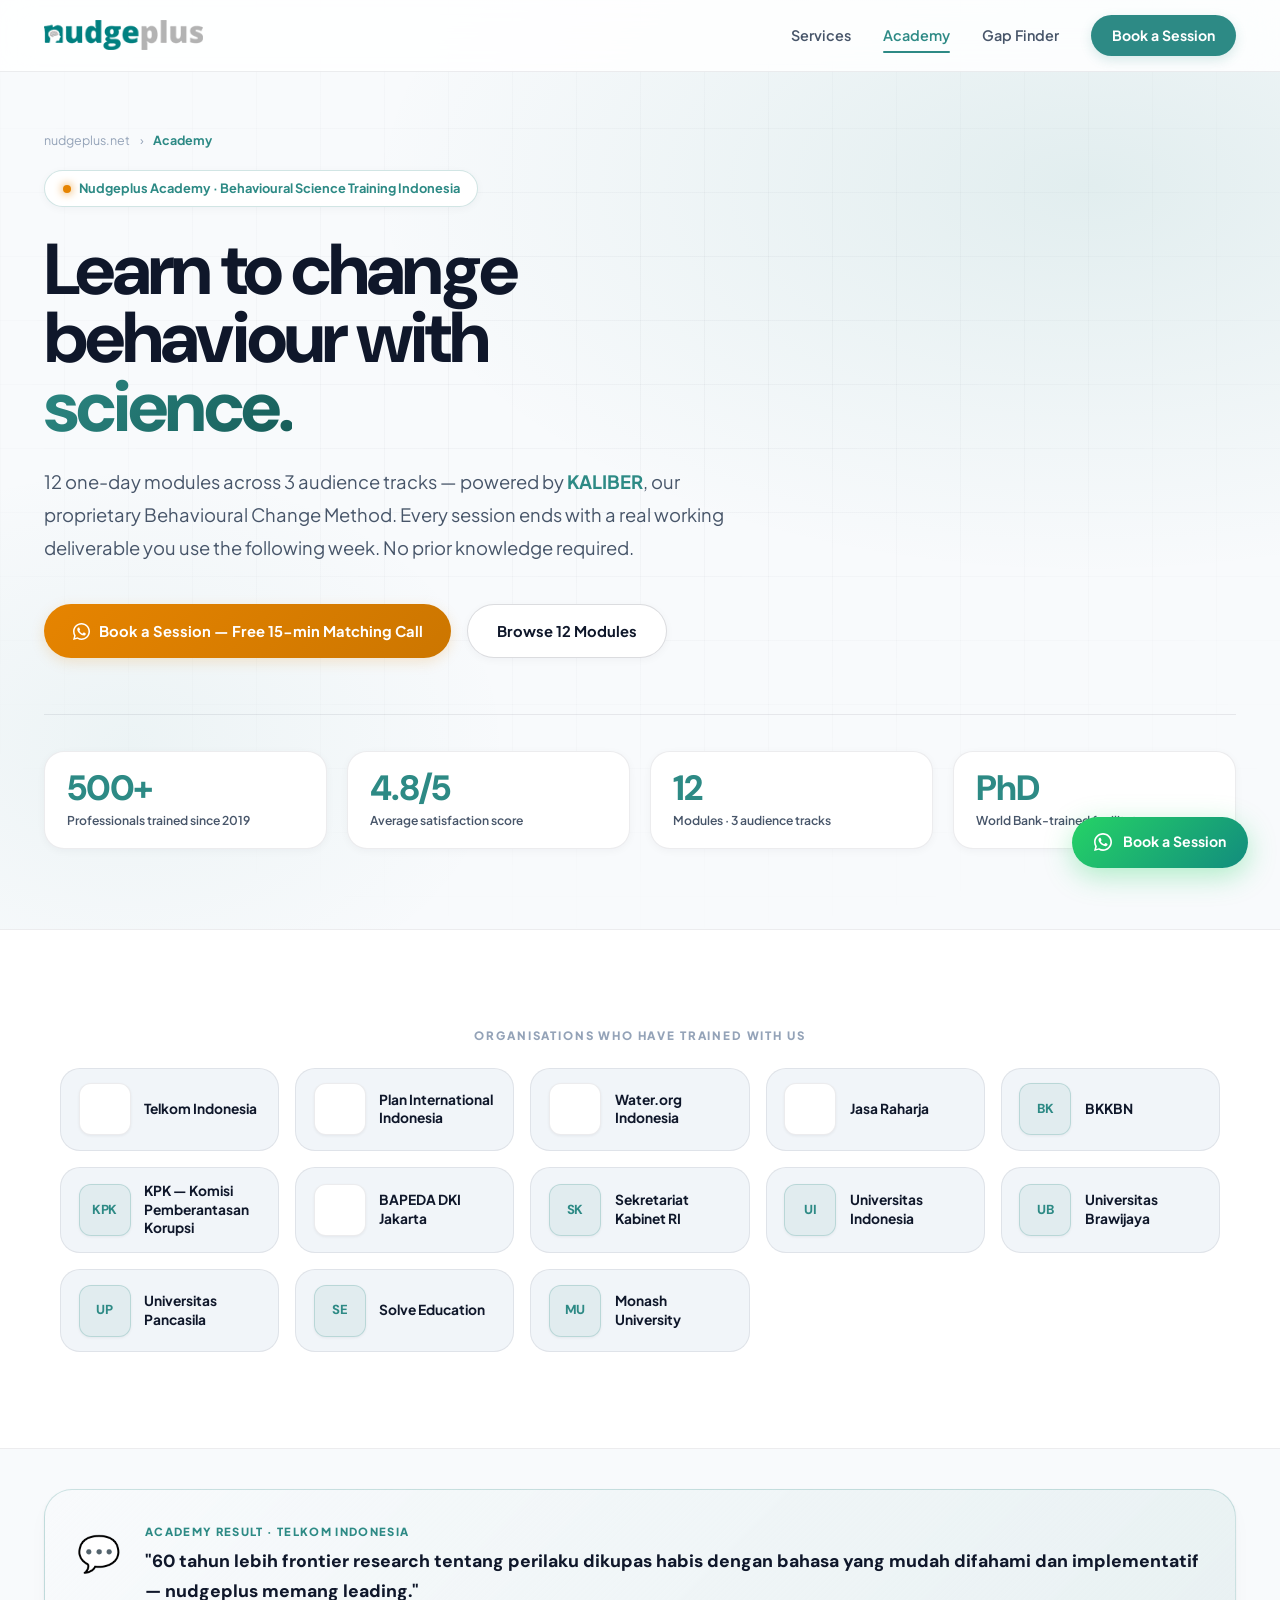
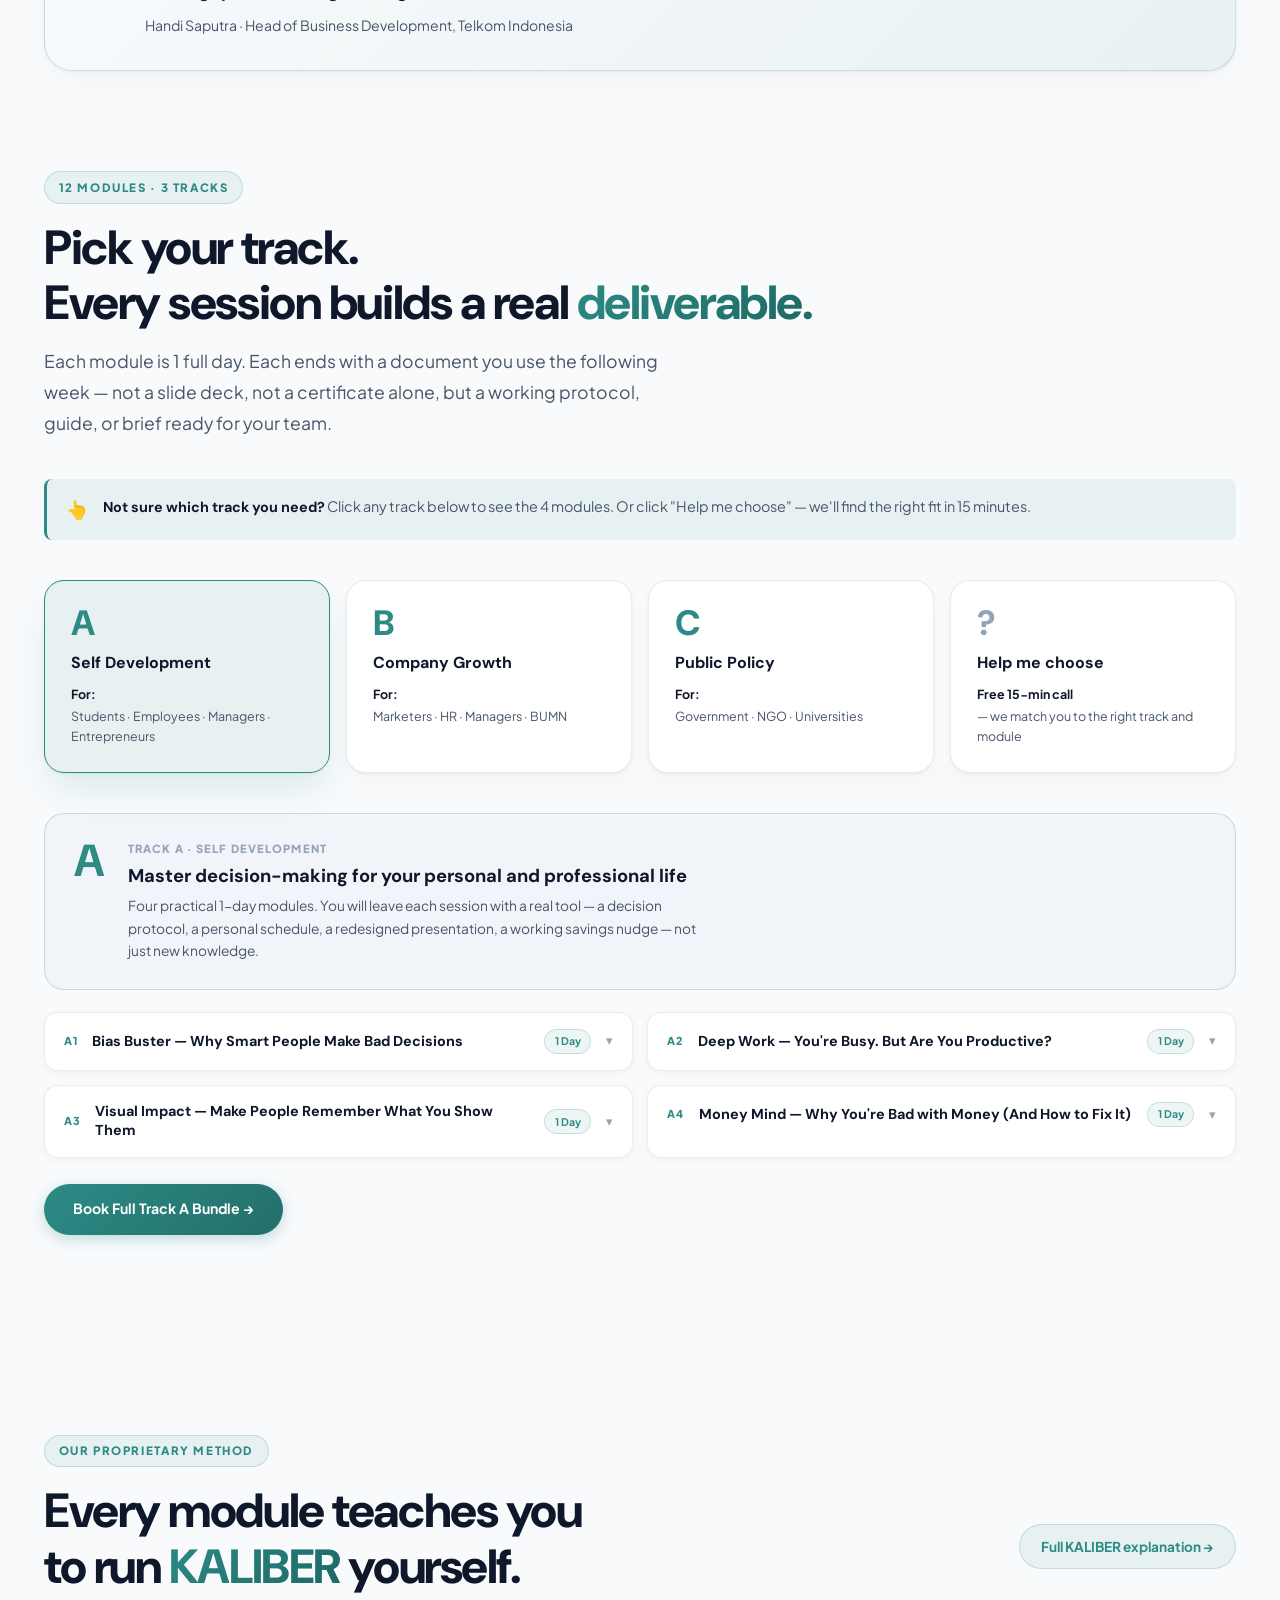
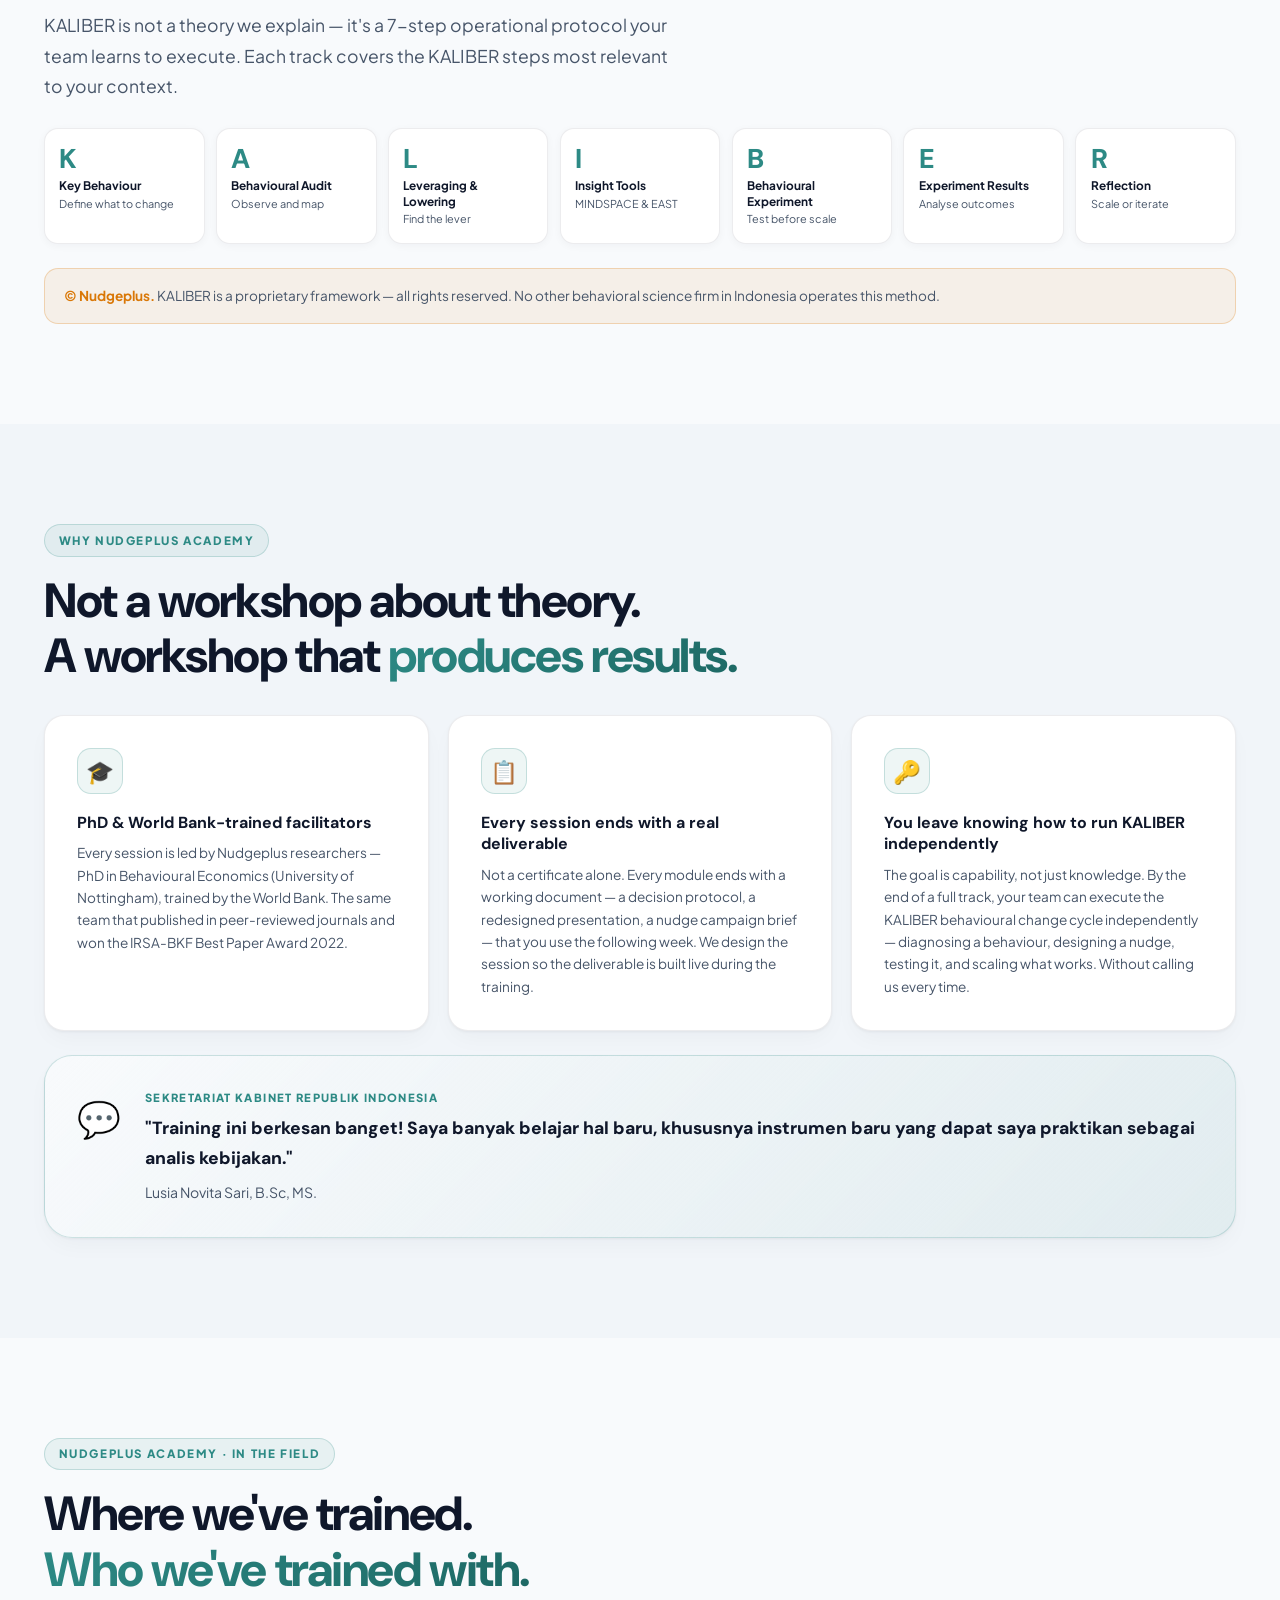
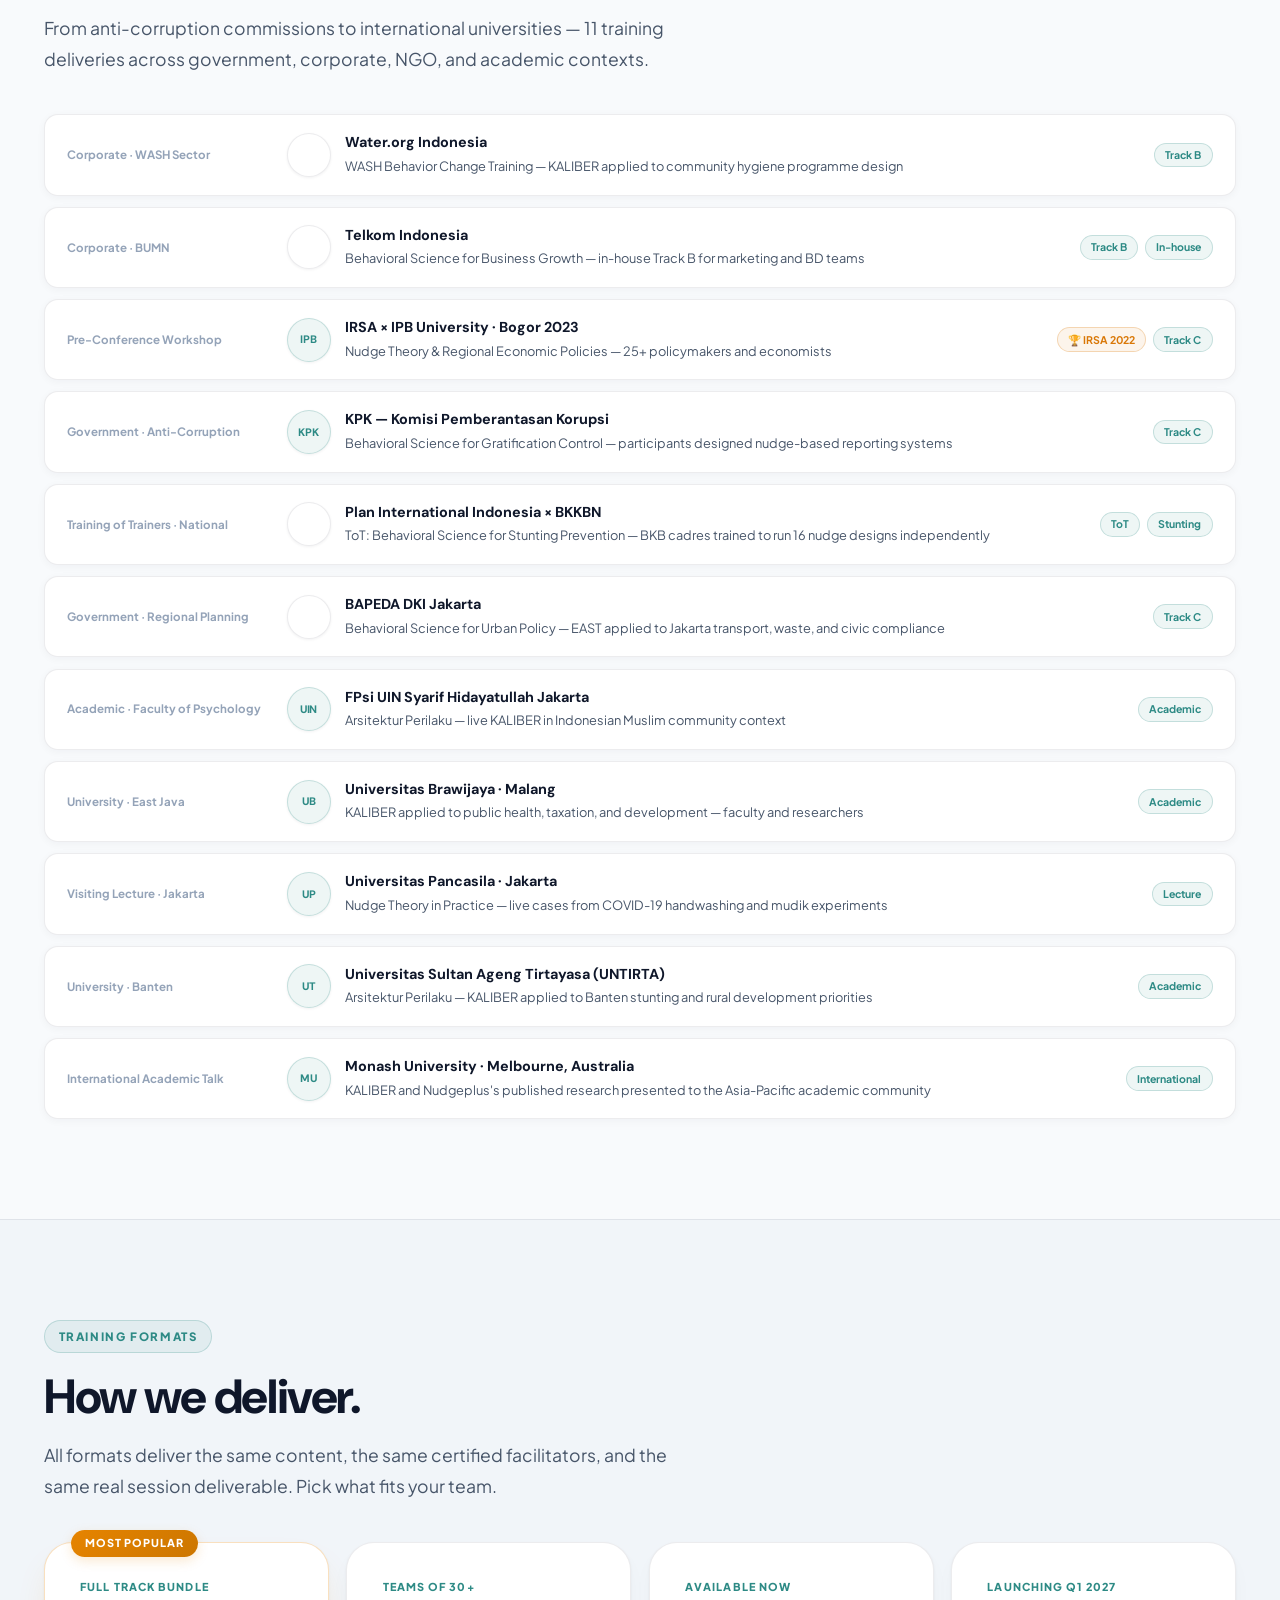
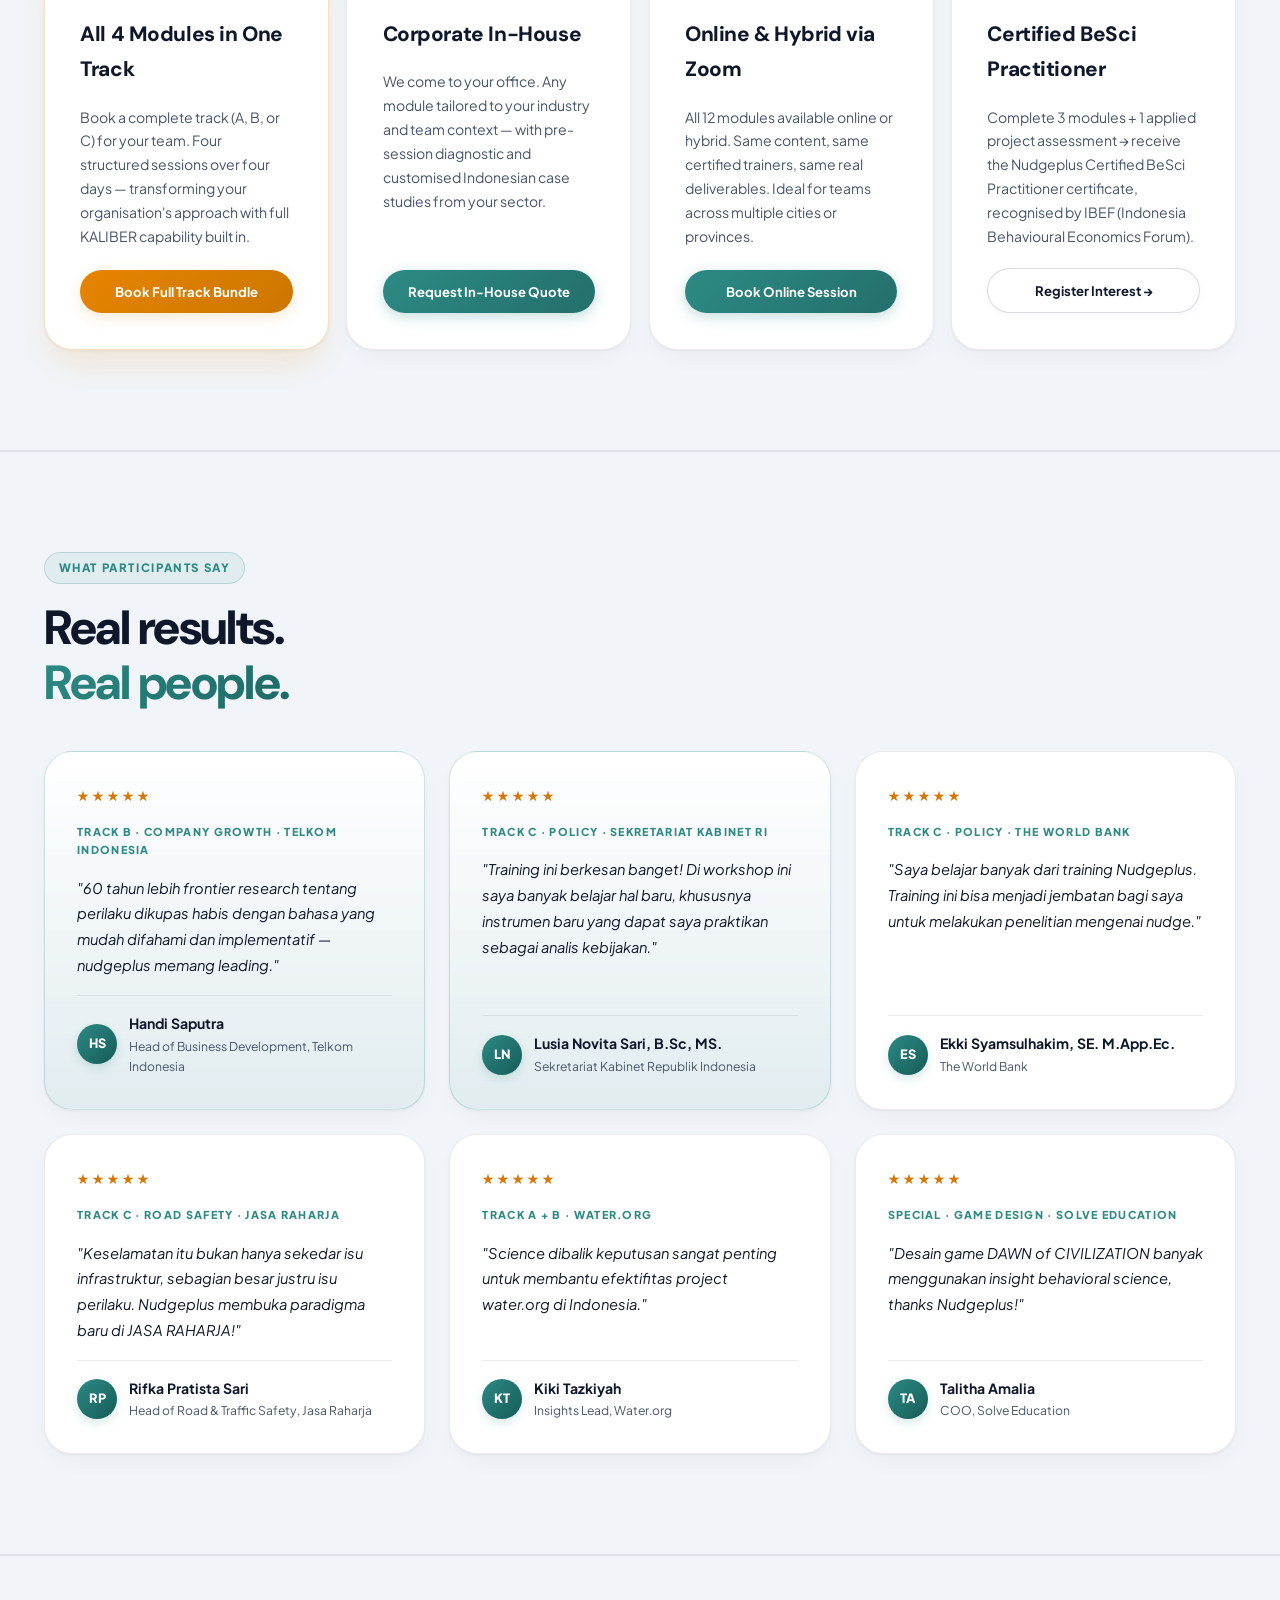
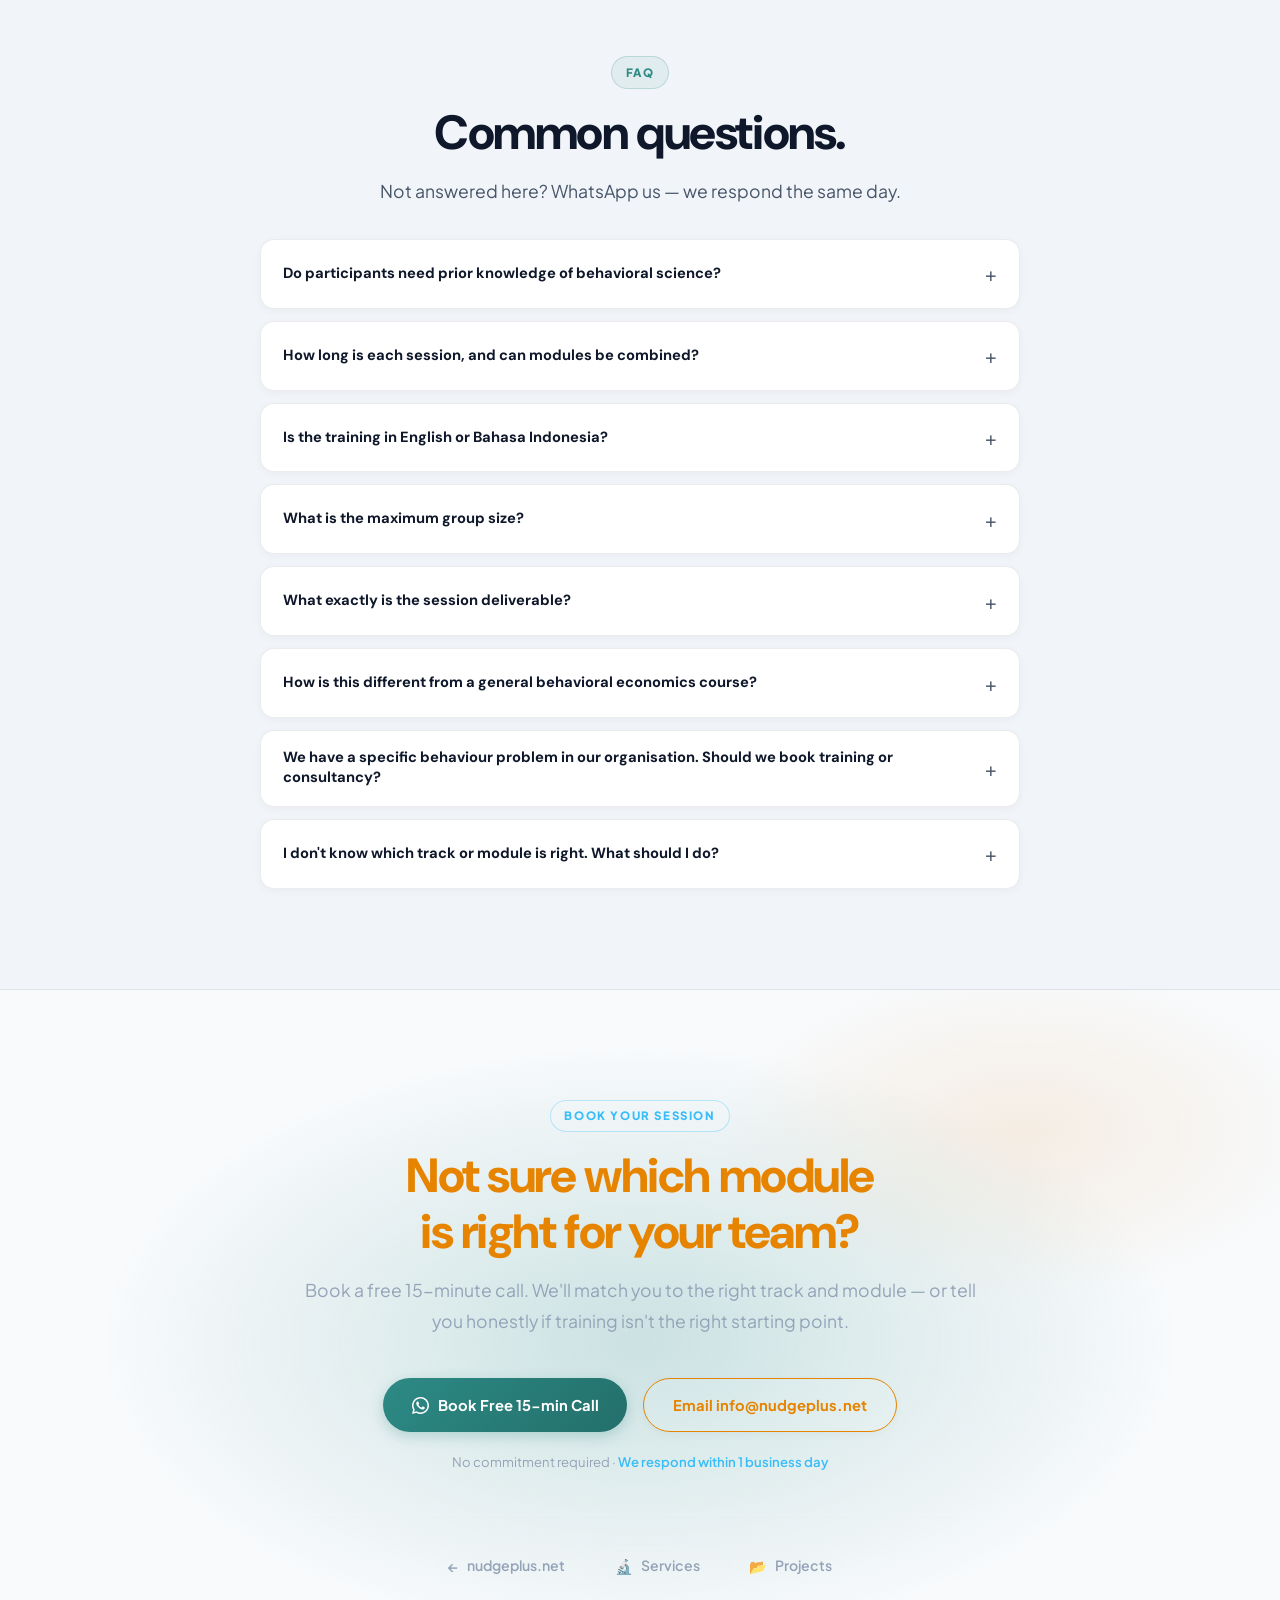
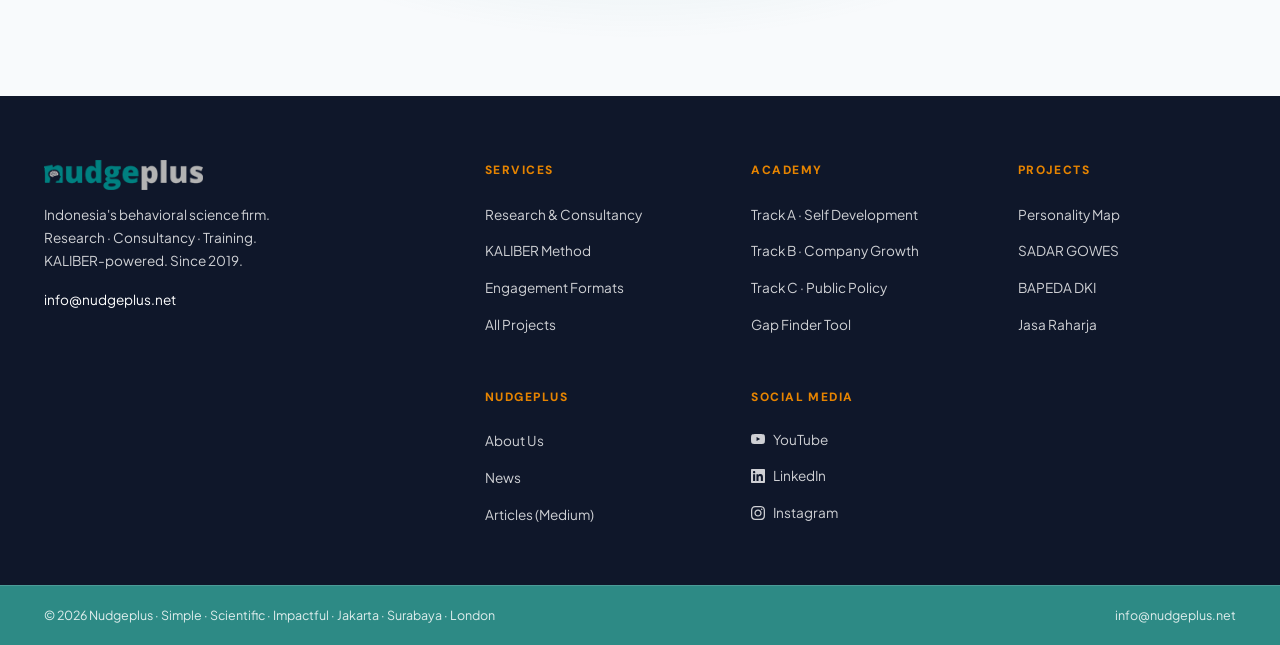
==== commit 7cb83165: "update latest 19/08" ====
--- a/academy.html
+++ b/academy.html
@@ -409,67 +409,100 @@
 
       <div class="event-row sr">
         <div class="event-cat">Corporate · WASH Sector</div>
-        <div><div class="event-title">Water.org Indonesia</div><div class="event-desc">WASH Behavior Change Training — KALIBER applied to community hygiene programme design</div></div>
+        <div class="event-body">
+          <div class="event-logo"><img src="https://i0.wp.com/nudgeplus.net/wp-content/uploads/2021/10/water-org-vector-logo.jpg?fit=400%2C222&ssl=1" alt="" loading="lazy"></div>
+          <div><div class="event-title">Water.org Indonesia</div><div class="event-desc">WASH Behavior Change Training — KALIBER applied to community hygiene programme design</div></div>
+        </div>
         <div class="event-tags"><span class="event-tag">Track B</span></div>
       </div>
 
       <div class="event-row sr">
         <div class="event-cat">Corporate · BUMN</div>
-        <div><div class="event-title">Telkom Indonesia</div><div class="event-desc">Behavioral Science for Business Growth — in-house Track B for marketing and BD teams</div></div>
+        <div class="event-body">
+          <div class="event-logo"><img src="https://i0.wp.com/nudgeplus.net/wp-content/uploads/2024/11/Logo-Telkom-1.png?fit=4167%2C3201&ssl=1" alt="" loading="lazy"></div>
+          <div><div class="event-title">Telkom Indonesia</div><div class="event-desc">Behavioral Science for Business Growth — in-house Track B for marketing and BD teams</div></div>
+        </div>
         <div class="event-tags"><span class="event-tag">Track B</span><span class="event-tag">In-house</span></div>
       </div>
 
       <div class="event-row sr">
         <div class="event-cat">Pre-Conference Workshop</div>
-        <div><div class="event-title">IRSA × IPB University · Bogor 2023</div><div class="event-desc">Nudge Theory &amp; Regional Economic Policies — 25+ policymakers and economists</div></div>
+        <div class="event-body">
+          <div class="event-logo event-logo-ph" aria-hidden="true">IPB</div>
+          <div><div class="event-title">IRSA × IPB University · Bogor 2023</div><div class="event-desc">Nudge Theory &amp; Regional Economic Policies — 25+ policymakers and economists</div></div>
+        </div>
         <div class="event-tags"><span class="event-tag gold">🏆 IRSA 2022</span><span class="event-tag">Track C</span></div>
       </div>
 
       <div class="event-row sr">
         <div class="event-cat">Government · Anti-Corruption</div>
-        <div><div class="event-title">KPK — Komisi Pemberantasan Korupsi</div><div class="event-desc">Behavioral Science for Gratification Control — participants designed nudge-based reporting systems</div></div>
+        <div class="event-body">
+          <div class="event-logo event-logo-ph" aria-hidden="true">KPK</div>
+          <div><div class="event-title">KPK — Komisi Pemberantasan Korupsi</div><div class="event-desc">Behavioral Science for Gratification Control — participants designed nudge-based reporting systems</div></div>
+        </div>
         <div class="event-tags"><span class="event-tag">Track C</span></div>
       </div>
 
       <div class="event-row sr">
         <div class="event-cat">Training of Trainers · National</div>
-        <div><div class="event-title">Plan International Indonesia × BKKBN</div><div class="event-desc">ToT: Behavioral Science for Stunting Prevention — BKB cadres trained to run 16 nudge designs independently</div></div>
+        <div class="event-body">
+          <div class="event-logo"><img src="https://i0.wp.com/nudgeplus.net/wp-content/uploads/2024/11/Logo-YPII-PLAN.png?fit=10819%2C3311&ssl=1" alt="" loading="lazy"></div>
+          <div><div class="event-title">Plan International Indonesia × BKKBN</div><div class="event-desc">ToT: Behavioral Science for Stunting Prevention — BKB cadres trained to run 16 nudge designs independently</div></div>
+        </div>
         <div class="event-tags"><span class="event-tag">ToT</span><span class="event-tag">Stunting</span></div>
       </div>
 
       <div class="event-row sr">
         <div class="event-cat">Government · Regional Planning</div>
-        <div><div class="event-title">BAPEDA DKI Jakarta</div><div class="event-desc">Behavioral Science for Urban Policy — EAST applied to Jakarta transport, waste, and civic compliance</div></div>
+        <div class="event-body">
+          <div class="event-logo"><img src="https://i0.wp.com/nudgeplus.net/wp-content/uploads/2020/05/dki.jpg?fit=400%2C195&ssl=1" alt="" loading="lazy"></div>
+          <div><div class="event-title">BAPEDA DKI Jakarta</div><div class="event-desc">Behavioral Science for Urban Policy — EAST applied to Jakarta transport, waste, and civic compliance</div></div>
+        </div>
         <div class="event-tags"><span class="event-tag">Track C</span></div>
       </div>
 
       <div class="event-row sr">
         <div class="event-cat">Academic · Faculty of Psychology</div>
-        <div><div class="event-title">FPsi UIN Syarif Hidayatullah Jakarta</div><div class="event-desc">Arsitektur Perilaku — live KALIBER in Indonesian Muslim community context</div></div>
+        <div class="event-body">
+          <div class="event-logo event-logo-ph" aria-hidden="true">UIN</div>
+          <div><div class="event-title">FPsi UIN Syarif Hidayatullah Jakarta</div><div class="event-desc">Arsitektur Perilaku — live KALIBER in Indonesian Muslim community context</div></div>
+        </div>
         <div class="event-tags"><span class="event-tag">Academic</span></div>
       </div>
 
       <div class="event-row sr">
         <div class="event-cat">University · East Java</div>
-        <div><div class="event-title">Universitas Brawijaya · Malang</div><div class="event-desc">KALIBER applied to public health, taxation, and development — faculty and researchers</div></div>
+        <div class="event-body">
+          <div class="event-logo event-logo-ph" aria-hidden="true">UB</div>
+          <div><div class="event-title">Universitas Brawijaya · Malang</div><div class="event-desc">KALIBER applied to public health, taxation, and development — faculty and researchers</div></div>
+        </div>
         <div class="event-tags"><span class="event-tag">Academic</span></div>
       </div>
 
       <div class="event-row sr">
         <div class="event-cat">Visiting Lecture · Jakarta</div>
-        <div><div class="event-title">Universitas Pancasila · Jakarta</div><div class="event-desc">Nudge Theory in Practice — live cases from COVID-19 handwashing and mudik experiments</div></div>
+        <div class="event-body">
+          <div class="event-logo event-logo-ph" aria-hidden="true">UP</div>
+          <div><div class="event-title">Universitas Pancasila · Jakarta</div><div class="event-desc">Nudge Theory in Practice — live cases from COVID-19 handwashing and mudik experiments</div></div>
+        </div>
         <div class="event-tags"><span class="event-tag">Lecture</span></div>
       </div>
 
       <div class="event-row sr">
         <div class="event-cat">University · Banten</div>
-        <div><div class="event-title">Universitas Sultan Ageng Tirtayasa (UNTIRTA)</div><div class="event-desc">Arsitektur Perilaku — KALIBER applied to Banten stunting and rural development priorities</div></div>
+        <div class="event-body">
+          <div class="event-logo event-logo-ph" aria-hidden="true">UT</div>
+          <div><div class="event-title">Universitas Sultan Ageng Tirtayasa (UNTIRTA)</div><div class="event-desc">Arsitektur Perilaku — KALIBER applied to Banten stunting and rural development priorities</div></div>
+        </div>
         <div class="event-tags"><span class="event-tag">Academic</span></div>
       </div>
 
       <div class="event-row sr">
         <div class="event-cat">International Academic Talk</div>
-        <div><div class="event-title">Monash University · Melbourne, Australia</div><div class="event-desc">KALIBER and Nudgeplus's published research presented to the Asia-Pacific academic community</div></div>
+        <div class="event-body">
+          <div class="event-logo event-logo-ph" aria-hidden="true">MU</div>
+          <div><div class="event-title">Monash University · Melbourne, Australia</div><div class="event-desc">KALIBER and Nudgeplus's published research presented to the Asia-Pacific academic community</div></div>
+        </div>
         <div class="event-tags"><span class="event-tag">International</span></div>
       </div>
 
@@ -631,44 +664,60 @@
 <footer aria-label="Site footer">
   <div class="container">
     <div class="ftgrid">
-      <div>
+      <div class="ft-brand">
         <a href="index.html" class="logo footer-logo" aria-label="Nudgeplus home"><img src="image/Nudgeplus_transparent.png" alt="Nudgeplus" class="logo-img"></a>
-        <p class="ftdesc">Nudgeplus Academy — Indonesia's behavioral science training. Part of Nudgeplus: Research · Consultancy · Training. Since 2019.</p>
+        <p class="ftdesc">Indonesia's behavioral science firm. Research · Consultancy · Training. KALIBER-powered. Since 2019.</p>
         <p style="margin-top:1rem;font-size:0.85rem"><a href="mailto:info@nudgeplus.net" style="color:#ffffff">info@nudgeplus.net</a></p>
+      </div>
+      <div class="fc">
+        <h4>Services</h4>
+        <ul>
+          <li><a href="services.html">Research &amp; Consultancy</a></li>
+          <li><a href="services.html#kaliber">KALIBER Method</a></li>
+          <li><a href="services.html#formats">Engagement Formats</a></li>
+          <li><a href="services.html#projects">All Projects</a></li>
+        </ul>
       </div>
       <div class="fc">
         <h4>Academy</h4>
         <ul>
-          <li><a href="#tracks">Track A · Self Development</a></li>
-          <li><a href="#tracks">Track B · Company Growth</a></li>
-          <li><a href="#tracks">Track C · Public Policy</a></li>
-          <li><a href="#offers">Training Formats</a></li>
+          <li><a href="academy.html#tracks">Track A · Self Development</a></li>
+          <li><a href="academy.html#tracks">Track B · Company Growth</a></li>
+          <li><a href="academy.html#tracks">Track C · Public Policy</a></li>
+          <li><a href="gap-finder.html">Gap Finder Tool</a></li>
+        </ul>
+      </div>
+      <div class="fc">
+        <h4>Projects</h4>
+        <ul>
+          <li><a href="https://nudgeplus.net/indonesia-personality-map/">Personality Map</a></li>
+          <li><a href="https://nudgeplus.net/satu-kampanye-dua-arah-untuk-pengemudi-dan-pesepeda-inilah-sadar-gowes/">SADAR GOWES</a></li>
+          <li><a href="https://nudgeplus.net/behavioral-science-with-badan-pendapatan-daerah-bapeda-dki/">BAPEDA DKI</a></li>
+          <li><a href="services.html#projects">Jasa Raharja</a></li>
         </ul>
       </div>
       <div class="fc">
         <h4>Nudgeplus</h4>
         <ul>
-          <li><a href="services.html">Services</a></li>
           <li><a href="https://nudgeplus.net/about-us/">About Us</a></li>
-          <li><a href="services.html#projects">Projects</a></li>
-          <li><a href="https://nudgeplus.net/indonesia-personality-map/">Personality Map</a></li>
-        </ul>
-      </div>
-      <div class="fc">
-        <h4>Insights</h4>
-        <ul>
           <li><a href="https://nudgeplus.net/category/news/">News</a></li>
           <li><a href="https://medium.com/nudgeplus">Articles (Medium)</a></li>
-          <li><a href="https://nudgeplus.net/youtube-channel/">YouTube</a></li>
-          <li><a href="mailto:info@nudgeplus.net">info@nudgeplus.net</a></li>
+        </ul>
+      </div>
+      <div class="fc">
+        <h4>Social Media</h4>
+        <ul>
+          <li><a href="https://nudgeplus.net/youtube-channel/" target="_blank" rel="noopener" class="fc-social"><svg viewBox="0 0 24 24" aria-hidden="true"><path d="M23.498 6.186a2.994 2.994 0 0 0-2.107-2.117C19.505 3.545 12 3.545 12 3.545s-7.505 0-9.391.524A2.994 2.994 0 0 0 .502 6.186C0 8.079 0 12 0 12s0 3.921.502 5.814a2.994 2.994 0 0 0 2.107 2.117c1.886.524 9.391.524 9.391.524s7.505 0 9.391-.524a2.994 2.994 0 0 0 2.107-2.117C24 15.921 24 12 24 12s0-3.921-.502-5.814zM9.545 15.568V8.432L15.818 12l-6.273 3.568z"/></svg>YouTube</a></li>
+          <li><a href="https://www.linkedin.com/company/nudgeplus/" target="_blank" rel="noopener" class="fc-social"><svg viewBox="0 0 24 24" aria-hidden="true"><path d="M20.447 20.452h-3.554v-5.569c0-1.328-.027-3.037-1.852-3.037-1.853 0-2.136 1.445-2.136 2.939v5.667H9.351V9h3.414v1.561h.046c.477-.9 1.637-1.85 3.37-1.85 3.601 0 4.267 2.37 4.267 5.455v6.286zM5.337 7.433c-1.144 0-2.063-.926-2.063-2.065 0-1.138.92-2.063 2.063-2.063 1.14 0 2.064.925 2.064 2.063 0 1.139-.925 2.065-2.064 2.065zm1.782 13.019H3.555V9h3.564v11.452zM22.225 0H1.771C.792 0 0 .774 0 1.729v20.542C0 23.227.792 24 1.771 24h20.451C23.2 24 24 23.227 24 22.271V1.729C24 .774 23.2 0 22.222 0h.003z"/></svg>LinkedIn</a></li>
+          <li><a href="https://www.instagram.com/nudgeplus_ig/" target="_blank" rel="noopener" class="fc-social"><svg viewBox="0 0 24 24" aria-hidden="true"><path d="M12 2.163c3.204 0 3.584.012 4.85.07 3.252.148 4.771 1.691 4.919 4.919.058 1.265.069 1.645.069 4.849 0 3.205-.012 3.584-.069 4.849-.149 3.225-1.664 4.771-4.919 4.919-1.266.058-1.644.07-4.85.07-3.204 0-3.584-.012-4.849-.07-3.26-.149-4.771-1.699-4.919-4.92-.058-1.265-.07-1.644-.07-4.849 0-3.204.013-3.583.07-4.849.149-3.227 1.664-4.771 4.919-4.919 1.266-.057 1.645-.069 4.849-.069zm0-2.163c-3.259 0-3.667.014-4.947.072-4.358.2-6.78 2.618-6.98 6.98-.059 1.281-.073 1.689-.073 4.948 0 3.259.014 3.668.072 4.948.2 4.358 2.618 6.78 6.98 6.98 1.281.058 1.689.072 4.948.072 3.259 0 3.668-.014 4.948-.072 4.354-.2 6.782-2.618 6.979-6.98.059-1.28.073-1.689.073-4.948 0-3.259-.014-3.667-.072-4.947-.196-4.354-2.617-6.78-6.979-6.98-1.281-.059-1.69-.073-4.949-.073zm0 5.838c-3.403 0-6.162 2.759-6.162 6.162s2.759 6.163 6.162 6.163 6.162-2.759 6.162-6.163c0-3.403-2.759-6.162-6.162-6.162zm0 10.162c-2.209 0-4-1.79-4-4 0-2.209 1.791-4 4-4s4 1.791 4 4c0 2.21-1.791 4-4 4zm6.406-11.845c-.796 0-1.441.645-1.441 1.44s.645 1.44 1.441 1.44c.795 0 1.439-.645 1.439-1.44s-.644-1.44-1.439-1.44z"/></svg>Instagram</a></li>
         </ul>
       </div>
     </div>
   </div>
   <div class="fbot">
     <div class="container fbot-inner">
-      <span class="fbcopy">© 2026 Nudgeplus Academy · nudgeplus.net/academy · Jakarta · Surabaya · London</span>
-      <div style="display:flex;gap:1.2rem"><span class="fbloc">info@nudgeplus.net</span><span class="fbloc">wa.me/447729735806</span></div>
+      <span class="fbcopy">© 2026 Nudgeplus · Simple · Scientific · Impactful · Jakarta · Surabaya · London</span>
+      <div style="display:flex;gap:1.2rem"><span class="fbloc">info@nudgeplus.net</span></div>
     </div>
   </div>
 </footer>
--- a/style.css
+++ b/style.css
@@ -1779,15 +1779,23 @@
 .ftgrid {
   display: grid;
   grid-template-columns: 1.8fr 1fr 1fr 1fr;
-  gap: 3rem;
+  gap: 3rem 3rem;
+  row-gap: 2.5rem;
   align-items: start;
   margin-bottom: 3rem;
+}
+
+.ft-brand {
+  grid-row: span 2;
 }
 
 @media (max-width: 768px) {
   .ftgrid {
     grid-template-columns: 1fr 1fr;
     gap: 2rem;
+  }
+  .ft-brand {
+    grid-row: auto;
   }
 }
 
@@ -1805,7 +1813,7 @@
   font-weight: 800;
   text-transform: uppercase;
   letter-spacing: 0.12em;
-  color: #ffffff;
+  color: var(--secondary);
   margin-bottom: 1.2rem;
 }
 
@@ -1825,6 +1833,19 @@
 
 .fc a:hover {
   color: #ffffff;
+}
+
+.fc a.fc-social {
+  display: inline-flex;
+  align-items: center;
+  gap: 0.45rem;
+}
+
+.fc a.fc-social svg {
+  width: 14px;
+  height: 14px;
+  fill: currentColor;
+  flex-shrink: 0;
 }
 
 .fbot {
@@ -3316,6 +3337,42 @@
   line-height: 1.55;
 }
 
+.event-body {
+  display: flex;
+  align-items: center;
+  gap: 0.9rem;
+}
+
+.event-logo {
+  width: 44px;
+  height: 44px;
+  border-radius: 50%;
+  background: var(--surface);
+  border: 1px solid var(--border);
+  box-shadow: 0 1px 3px rgba(15, 23, 42, 0.06);
+  display: flex;
+  align-items: center;
+  justify-content: center;
+  flex-shrink: 0;
+  overflow: hidden;
+}
+
+.event-logo img {
+  max-width: 68%;
+  max-height: 68%;
+  object-fit: contain;
+}
+
+.event-logo.event-logo-ph {
+  font-family: var(--font-H);
+  font-weight: 800;
+  font-size: 0.68rem;
+  letter-spacing: -0.02em;
+  color: var(--primary);
+  background: var(--primary-light);
+  border-color: var(--primary-border);
+}
+
 .event-tags {
   display: flex;
   gap: 0.4rem;
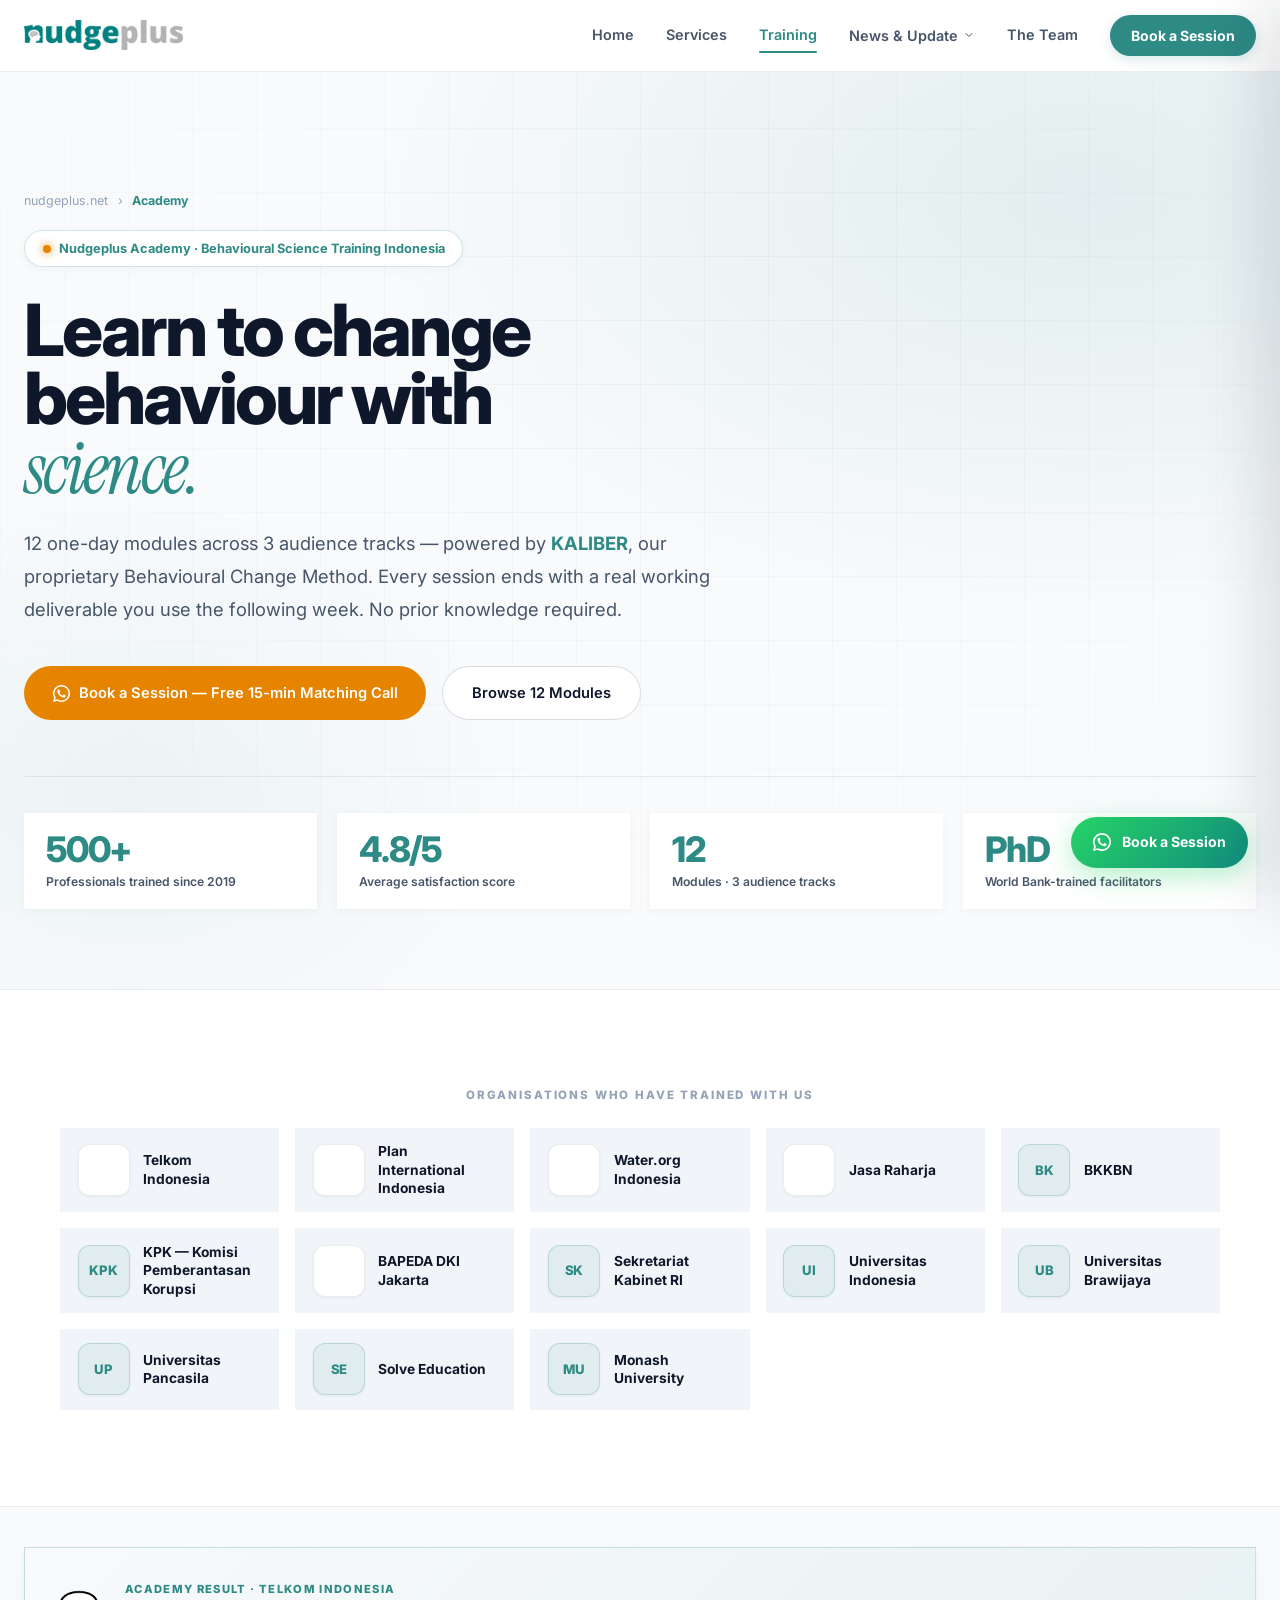
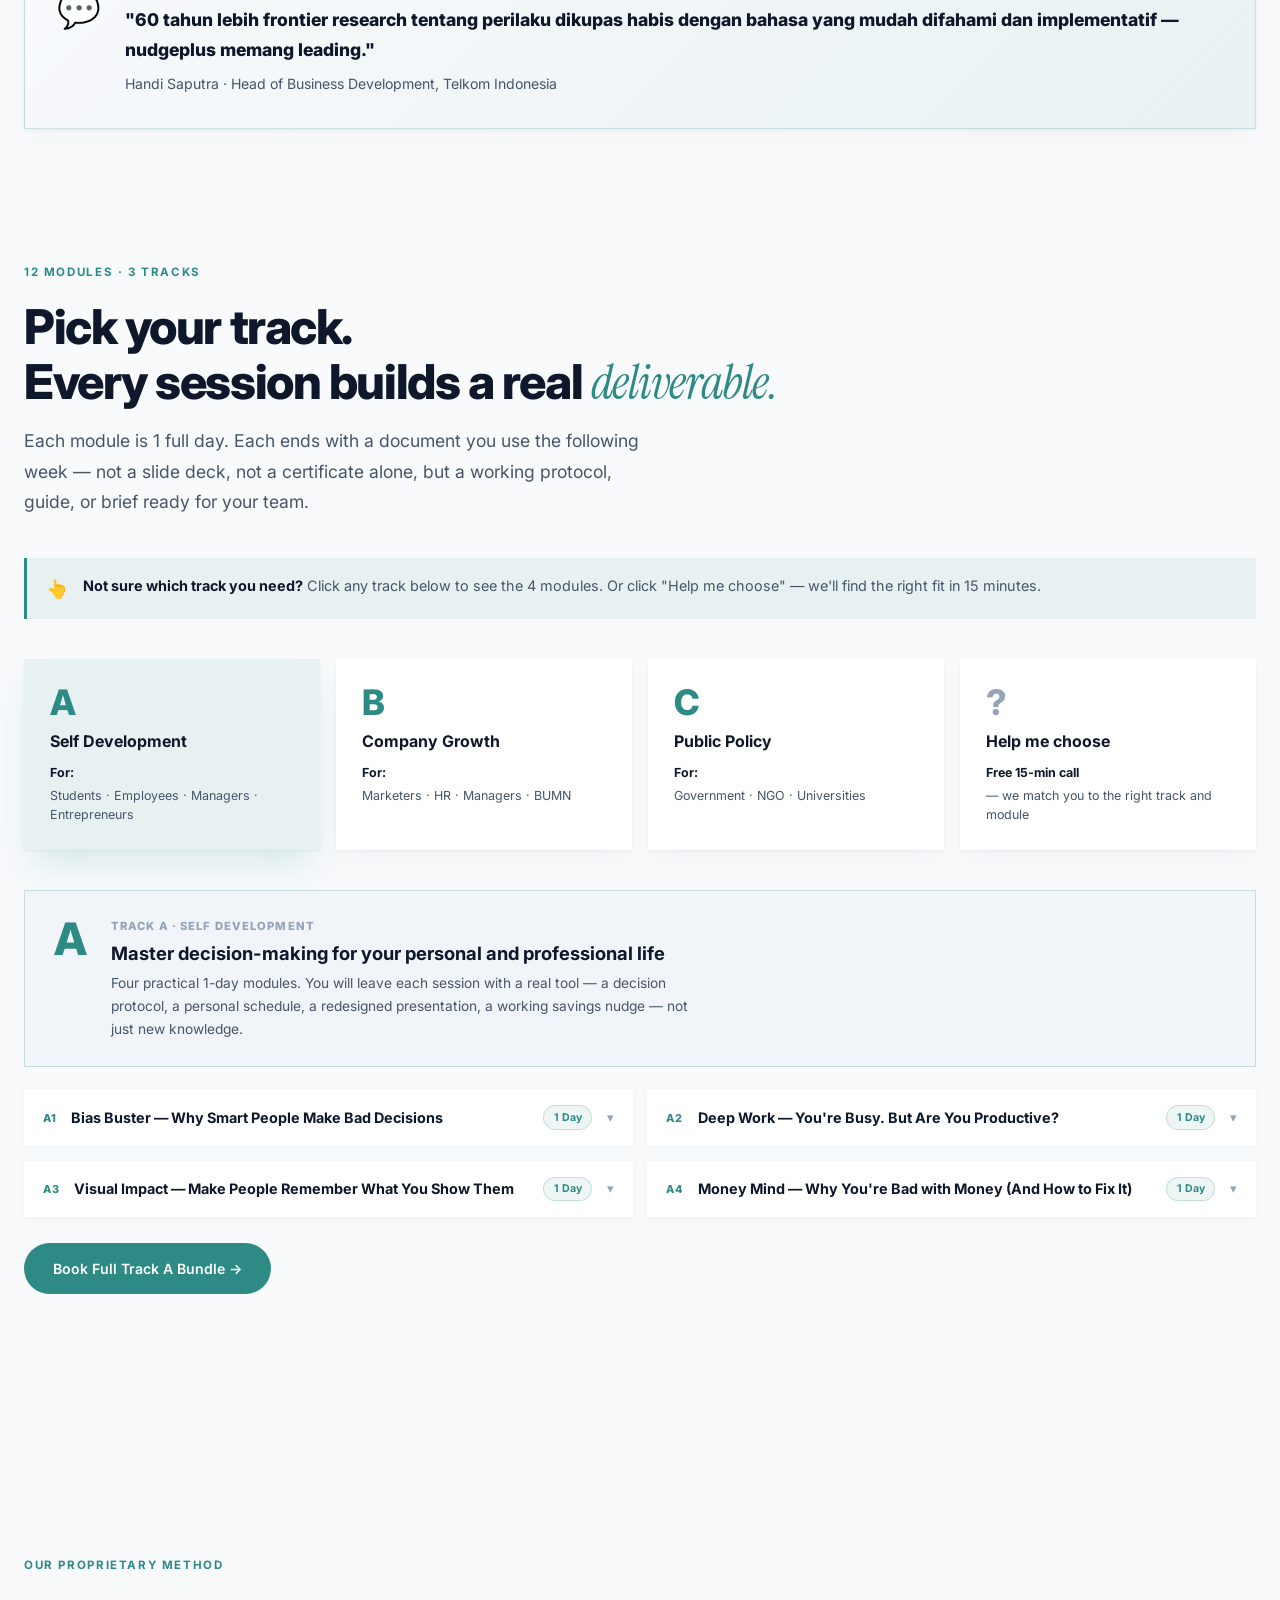
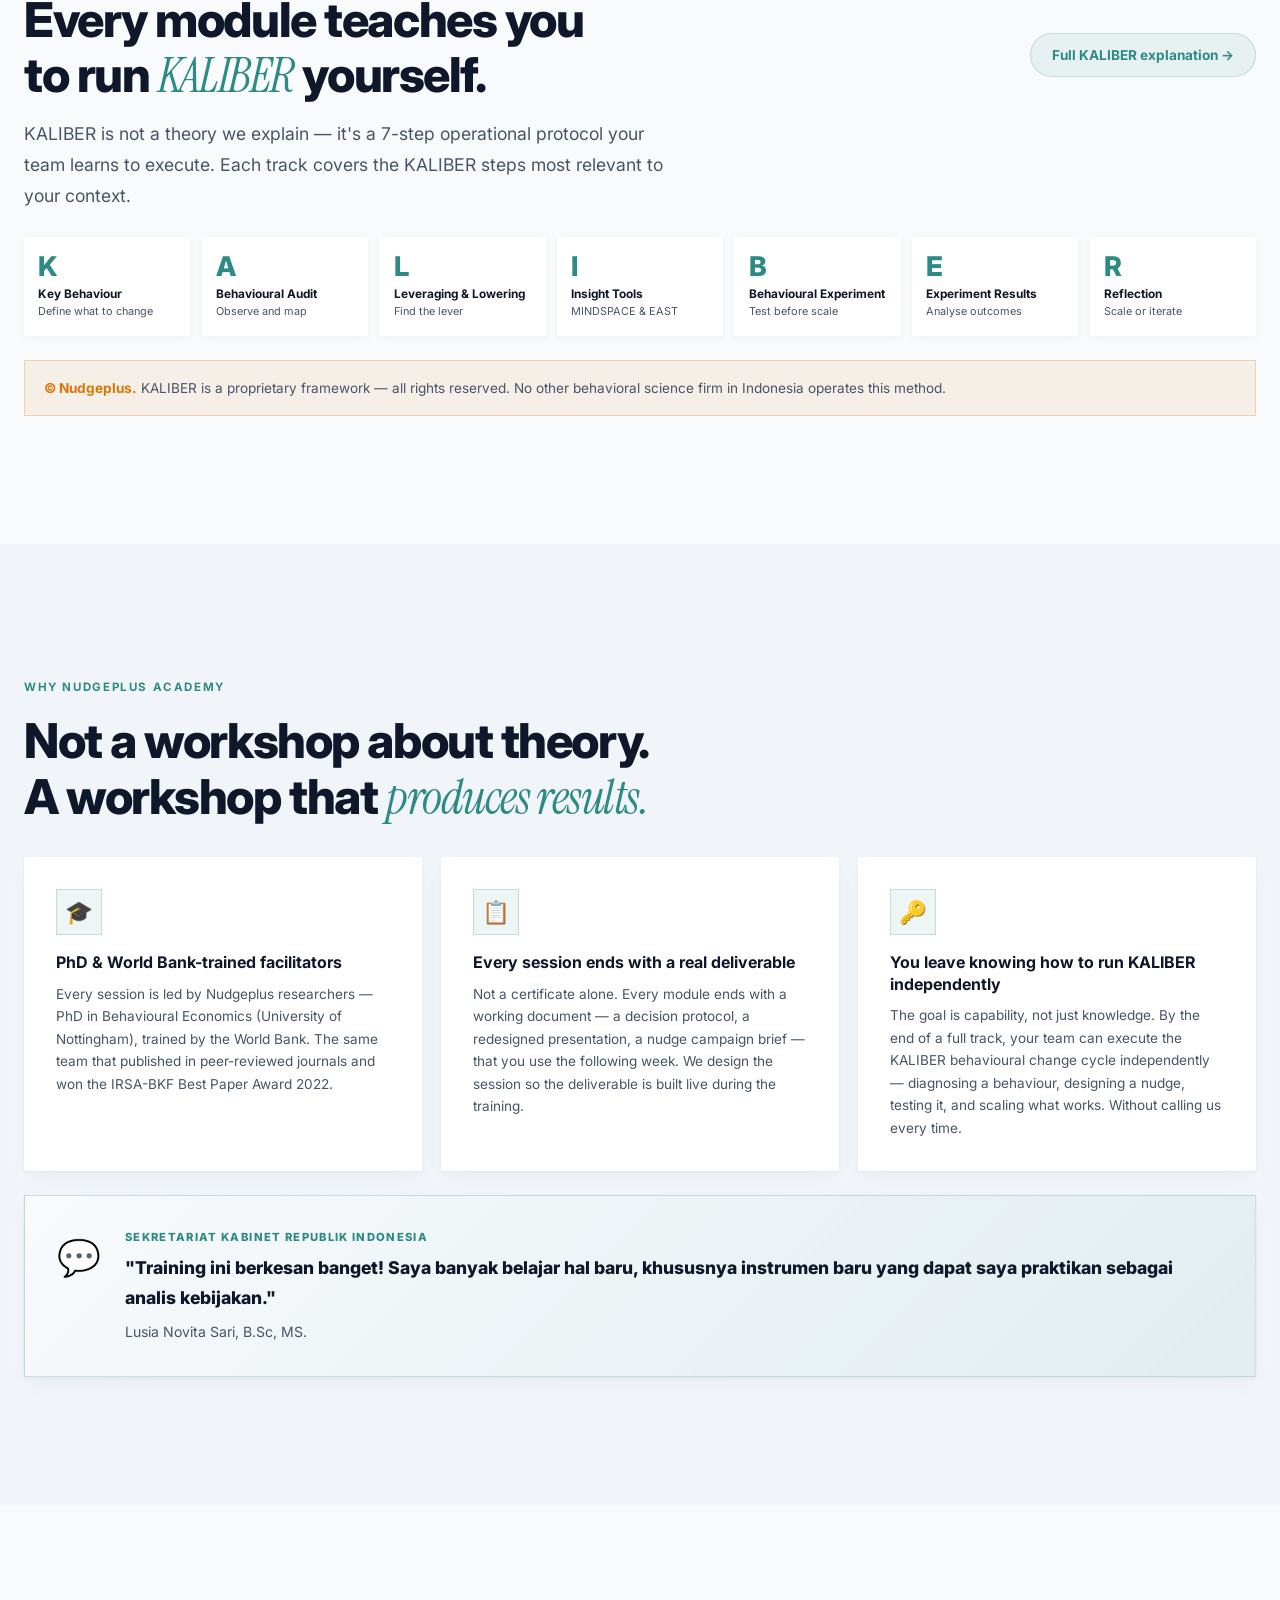
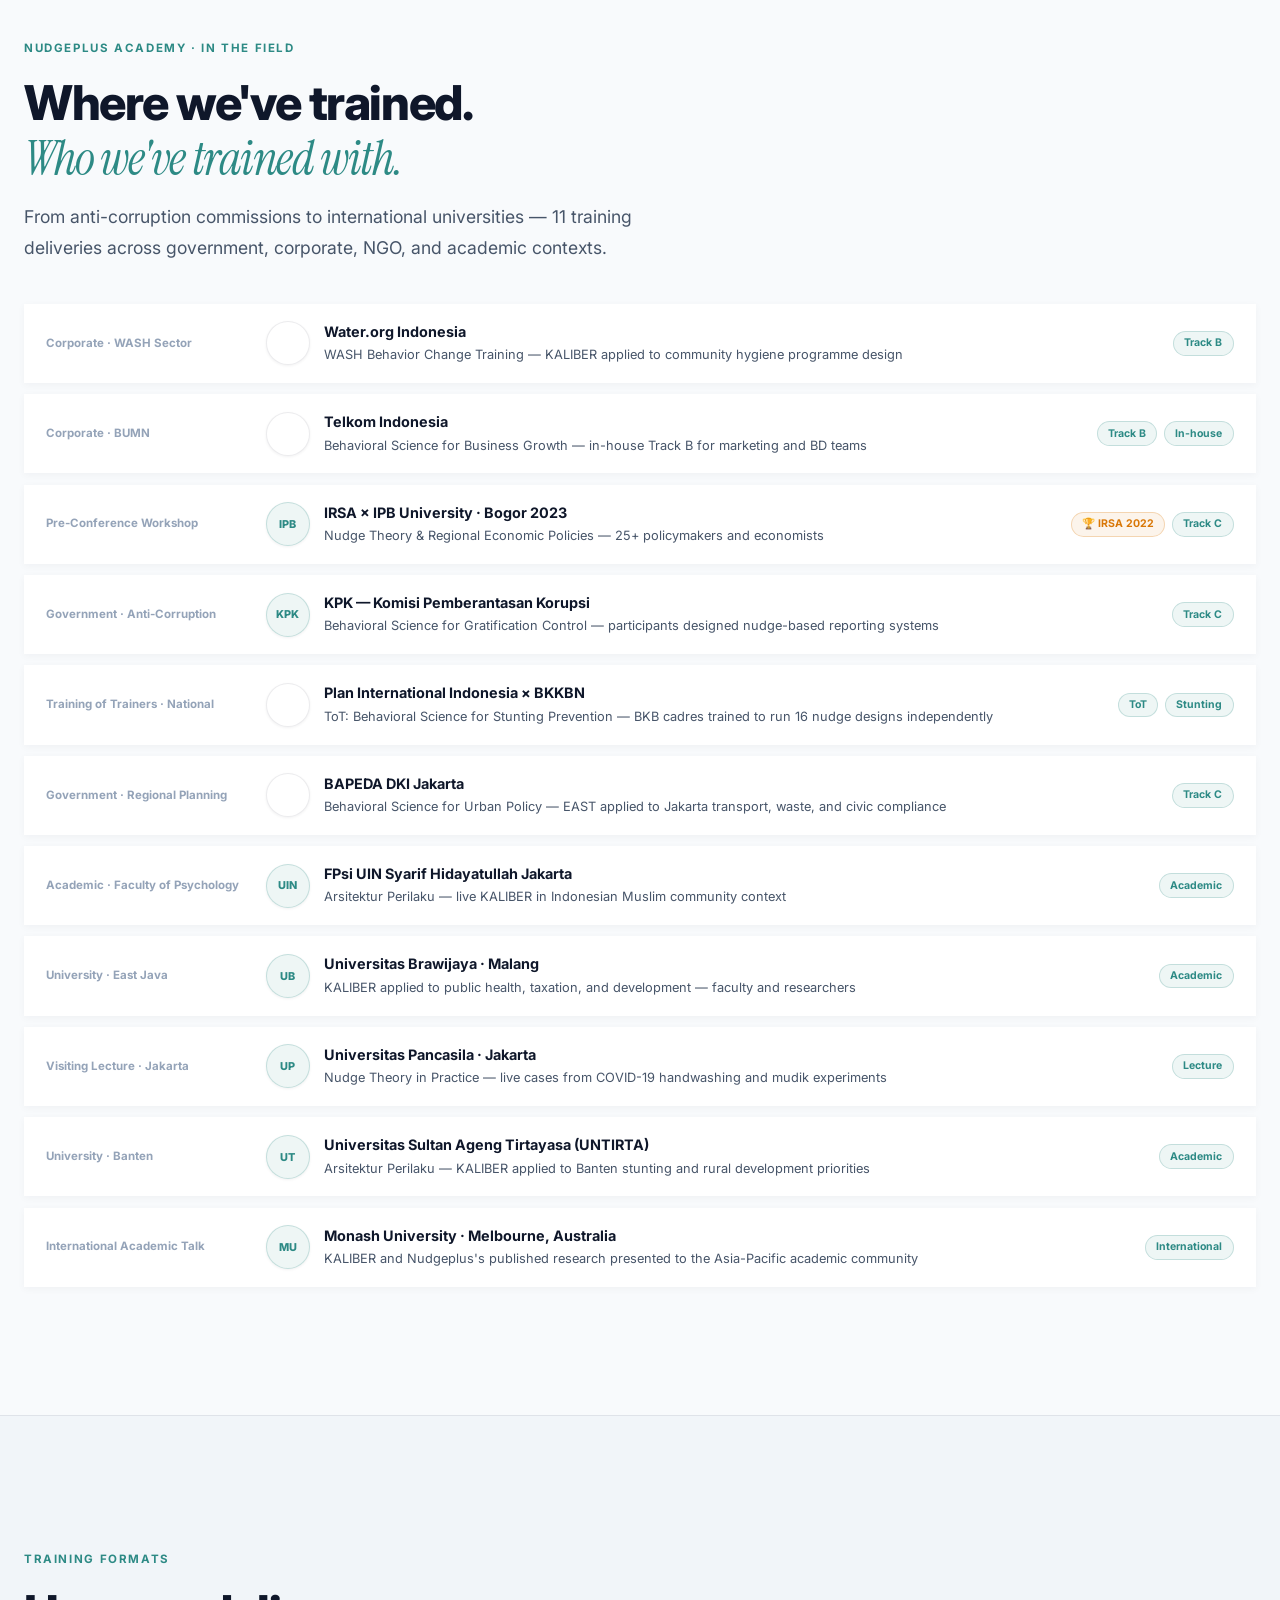
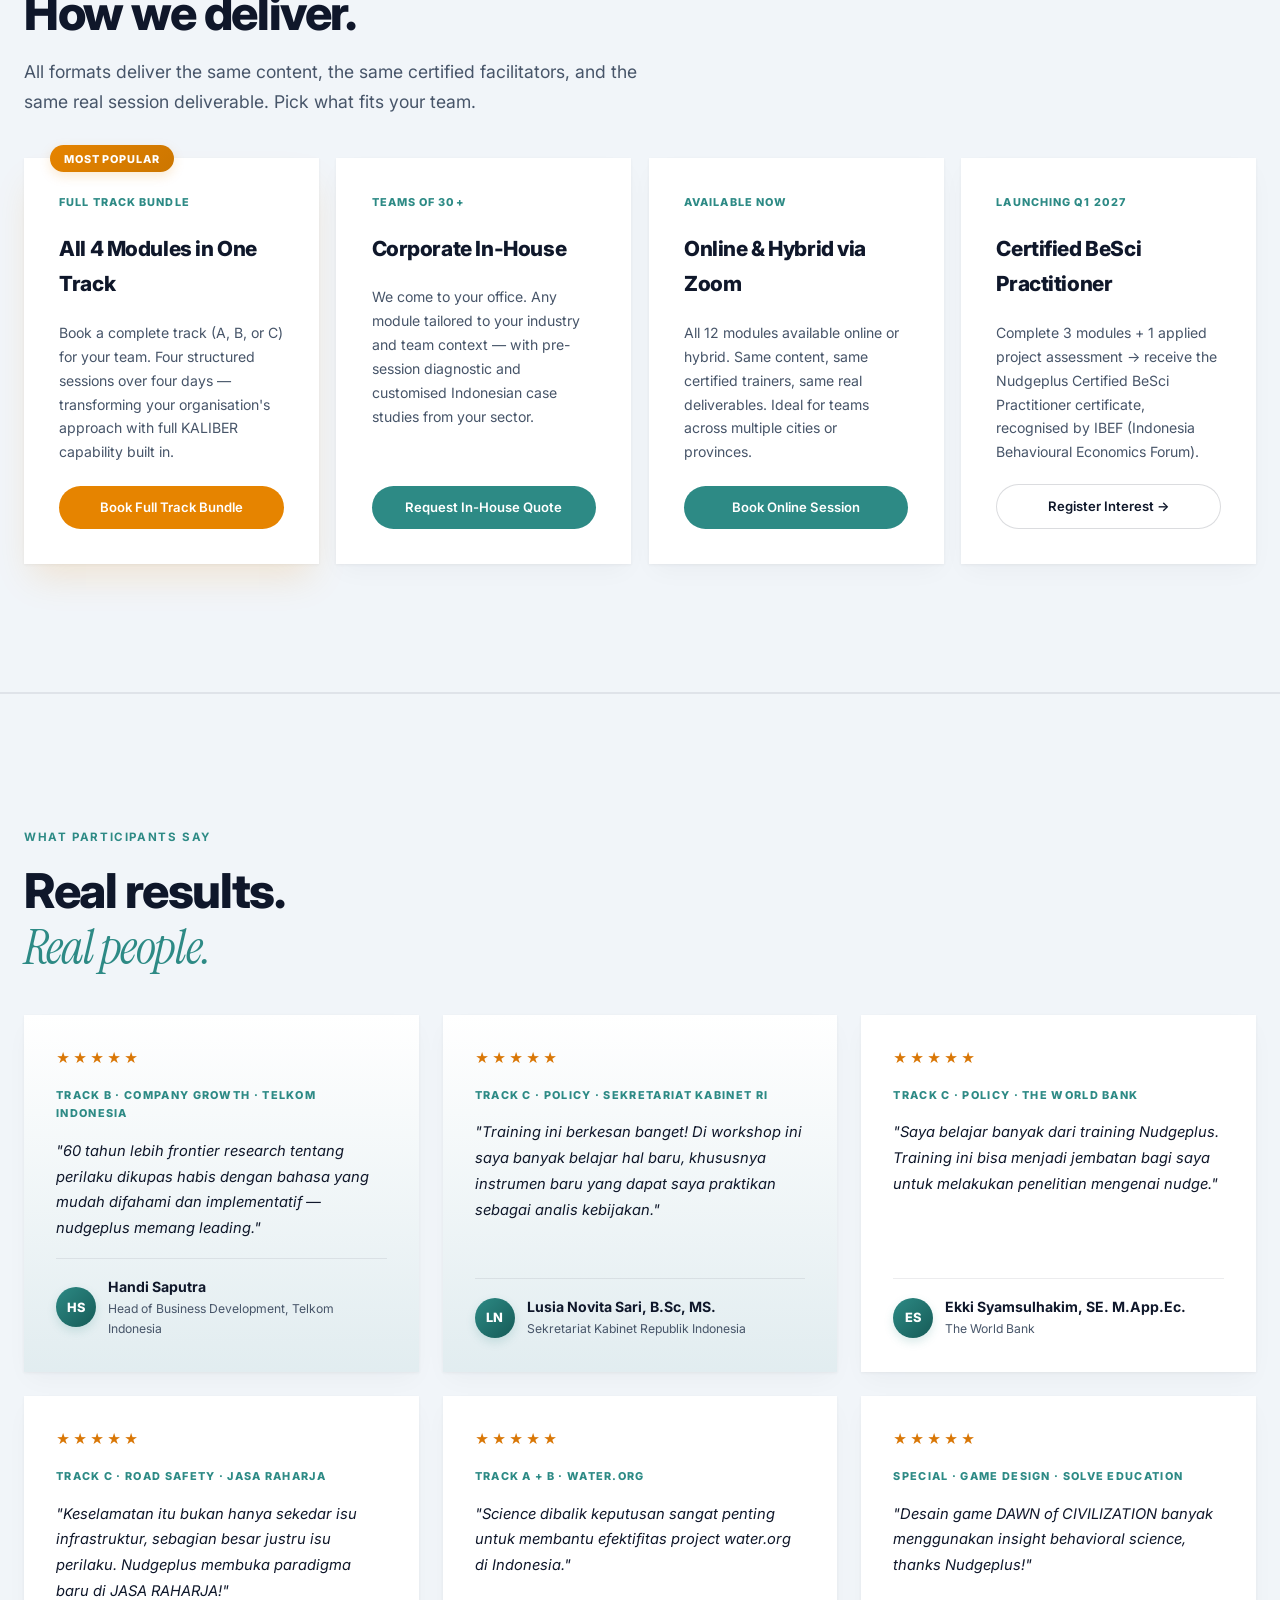
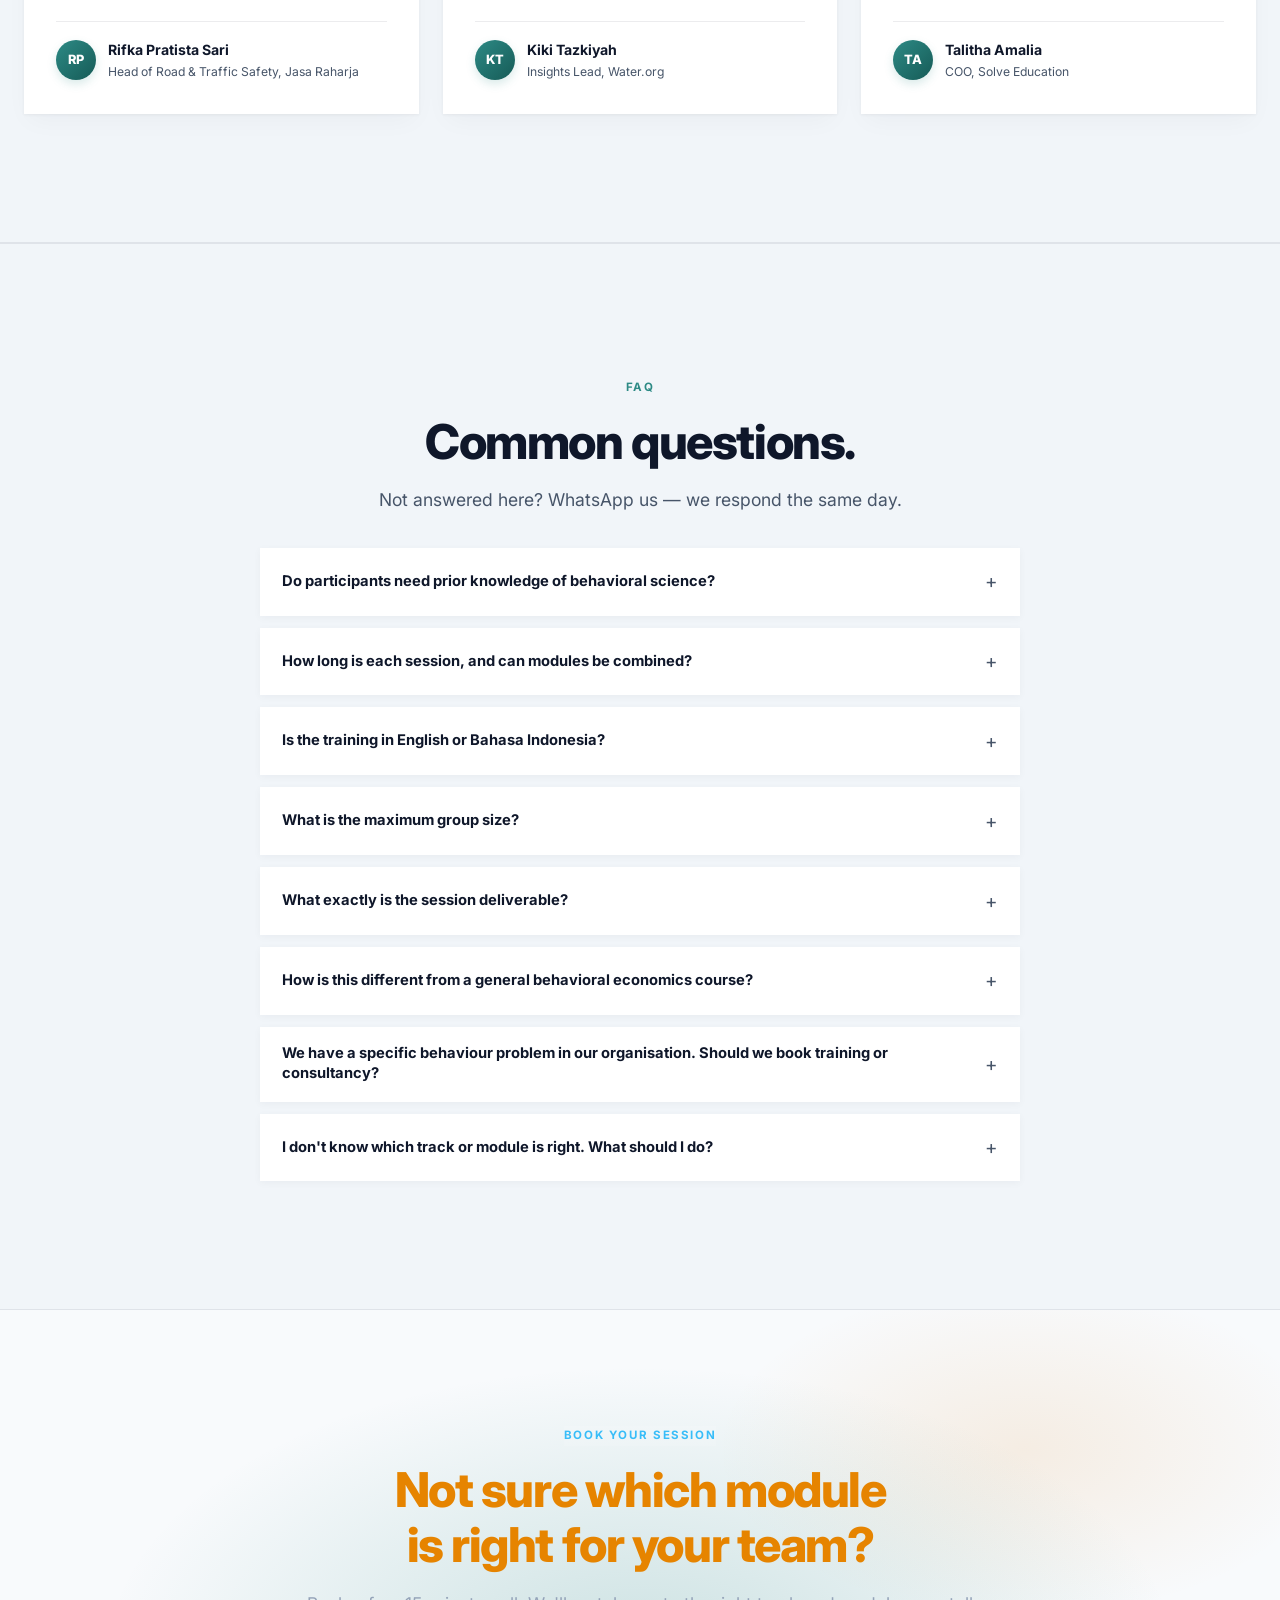
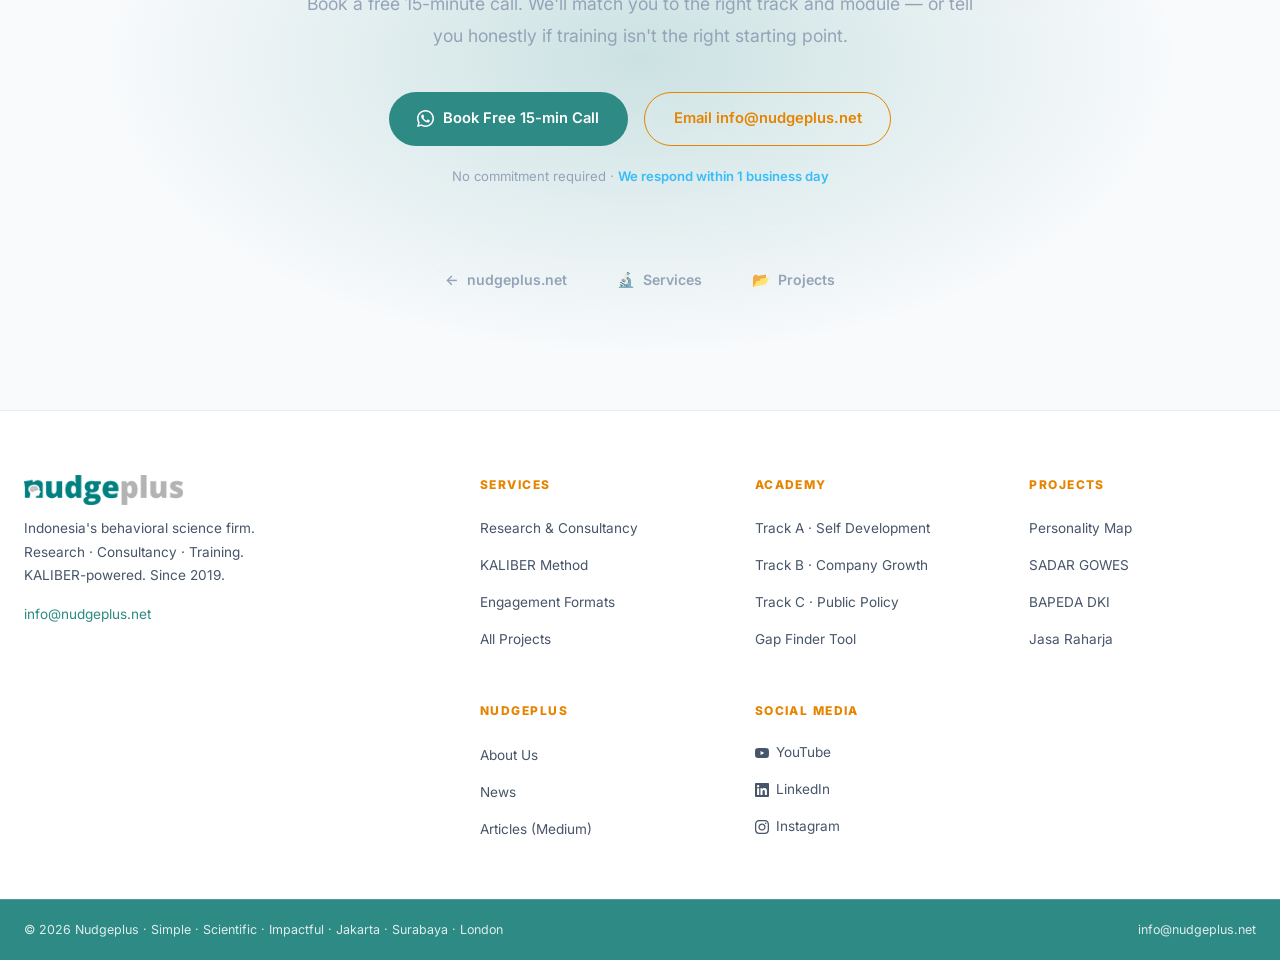
==== commit 45797a24: "update global style" ====
--- a/academy.html
+++ b/academy.html
@@ -21,7 +21,7 @@
 </script>
 <link rel="preconnect" href="https://fonts.googleapis.com">
 <link rel="preconnect" href="https://fonts.gstatic.com" crossorigin>
-<link href="https://fonts.googleapis.com/css2?family=DM+Sans:ital,opsz,wght@0,9..40,400..800;1,9..40,400..800&family=Plus+Jakarta+Sans:ital,wght@0,400;0,500;0,600;0,700;0,800;1,400;1,600&family=Montserrat:wght@700;800;900&display=swap" rel="stylesheet">
+<link href="https://fonts.googleapis.com/css2?family=Inter:ital,wght@0,400;0,500;0,600;0,700;0,800;0,900;1,400&family=Instrument+Serif:ital@0;1&display=swap" rel="stylesheet">
 <link rel="stylesheet" href="style.css">
 </head>
 <body>
@@ -31,18 +31,65 @@
   <div class="container nav-inner">
     <a href="index.html" class="logo" aria-label="Nudgeplus home"><img src="image/Nudgeplus_transparent.png" alt="Nudgeplus" class="logo-img"></a>
     <div class="navr">
+      <a href="homepage2.html" class="nl">Home</a>
       <a href="services.html" class="nl">Services</a>
-      <a href="academy.html" class="nl active" aria-current="page">Academy</a>
-      <a href="gap-finder.html" class="nl">Gap Finder</a>
+      <a href="academy.html" class="nl active" aria-current="page">Training</a>
+      <!-- <a href="services.html#projects" class="nl">Projects</a> -->
+      <div class="nl-drop">
+        <button type="button" class="nl nl-drop-btn" aria-haspopup="true" aria-expanded="false">
+          News & Update
+          <svg viewBox="0 0 24 24" aria-hidden="true"><path d="M6 9l6 6 6-6"/></svg>
+        </button>
+        <div class="nl-drop-menu" role="menu">
+          <a href="https://nudgeplus.net/category/news/" role="menuitem">News</a>
+          <a href="https://medium.com/nudgeplus" target="_blank" rel="noopener" role="menuitem">Article</a>
+          <a href="https://nudgeplus.net/youtube-channel/" role="menuitem">Youtube Channel</a>
+          <a href="https://nudgeplus.net/indonesia-personality-map/" role="menuitem">Indonesia Personality Map</a>
+        </div>
+      </div>
+      <a href="https://nudgeplus.net/about-us/" class="nl">The Team</a>
       <a href="https://wa.me/447729735806?text=Hi%20Nudgeplus%20Academy%2C%0A%0ATrack%3A%20%5BA%20%2F%20B%20%2F%20C%5D%0AModule%3A%20%5B...%5D%0AFormat%3A%20%5Bin-person%20%2F%20online%20%2F%20in-house%5D" class="ncta" target="_blank" rel="noopener">Book a Session</a>
     </div>
+    <button type="button" class="nav-burger" id="navBurger" aria-label="Open menu" aria-expanded="false" aria-controls="mobileMenu">
+      <span></span><span></span><span></span>
+    </button>
   </div>
 </nav>
+
+<!-- MOBILE MENU -->
+<div class="mobile-overlay" id="mobileOverlay"></div>
+<div class="mobile-menu" id="mobileMenu" aria-hidden="true">
+  <div class="mobile-menu-hd">
+    <a href="index.html" class="logo" aria-label="Nudgeplus home"><img src="image/Nudgeplus_transparent.png" alt="Nudgeplus" class="logo-img"></a>
+    <button type="button" class="mobile-close" id="mobileClose" aria-label="Close menu">
+      <svg viewBox="0 0 24 24" aria-hidden="true"><path d="M6 6l12 12M18 6L6 18"/></svg>
+    </button>
+  </div>
+  <div class="mobile-menu-links">
+    <a href="services.html" class="mnl">Services</a>
+    <a href="academy.html" class="mnl">Academy</a>
+    <a href="https://nudgeplus.net/about-us/" class="mnl">About</a>
+    <a href="services.html#projects" class="mnl">Projects</a>
+    <div class="mnl-drop">
+      <button type="button" class="mnl mnl-drop-btn" aria-expanded="false">
+        Update
+        <svg viewBox="0 0 24 24" aria-hidden="true"><path d="M6 9l6 6 6-6"/></svg>
+      </button>
+      <div class="mnl-drop-menu">
+        <a href="https://nudgeplus.net/category/news/">News</a>
+        <a href="https://medium.com/nudgeplus" target="_blank" rel="noopener">Article</a>
+        <a href="https://nudgeplus.net/youtube-channel/">Youtube Channel</a>
+        <a href="https://nudgeplus.net/indonesia-personality-map/">Indonesia Personality Map</a>
+      </div>
+    </div>
+  </div>
+  <a href="https://wa.me/447729735806?text=Hi%20Nudgeplus%20Academy%2C%0A%0ATrack%3A%20%5BA%20%2F%20B%20%2F%20C%5D%0AModule%3A%20%5B...%5D%0AFormat%3A%20%5Bin-person%20%2F%20online%20%2F%20in-house%5D" class="ncta mobile-cta" target="_blank" rel="noopener">Book a Session</a>
+</div>
 
 <!-- FLOATING WHATSAPP BUTTON -->
 <a href="https://wa.me/447729735806?text=Hi%20Nudgeplus%20Academy%2C%20I%27d%20like%20to%20book%20a%20training%20session." class="wa" target="_blank" rel="noopener" aria-label="Chat on WhatsApp">
   <svg viewBox="0 0 24 24" aria-hidden="true"><path d="M17.472 14.382c-.297-.149-1.758-.867-2.03-.967-.273-.099-.471-.148-.67.15-.197.297-.767.966-.94 1.164-.173.199-.347.223-.644.075-.297-.15-1.255-.463-2.39-1.475-.883-.788-1.48-1.761-1.653-2.059-.173-.297-.018-.458.13-.606.134-.133.298-.347.446-.52.149-.174.198-.298.298-.497.099-.198.05-.371-.025-.52-.075-.149-.669-1.612-.916-2.207-.242-.579-.487-.5-.669-.51-.173-.008-.371-.01-.57-.01-.198 0-.52.074-.792.372-.272.297-1.04 1.016-1.04 2.479 0 1.462 1.065 2.875 1.213 3.074.149.198 2.096 3.2 5.077 4.487.709.306 1.262.489 1.694.625.712.227 1.36.195 1.871.118.571-.085 1.758-.719 2.006-1.413.248-.694.248-1.289.173-1.413-.074-.124-.272-.198-.57-.347z"/><path d="M12 0C5.373 0 0 5.373 0 12c0 2.136.565 4.14 1.545 5.875L.057 23.862l6.155-1.607A11.945 11.945 0 0012 24c6.627 0 12-5.373 12-12S18.627 0 12 0zm0 21.818a9.797 9.797 0 01-5.022-1.38l-.36-.214-3.732.975.999-3.637-.235-.374A9.788 9.788 0 012.182 12C2.182 6.573 6.573 2.182 12 2.182c5.428 0 9.818 4.391 9.818 9.818 0 5.428-4.39 9.818-9.818 9.818z"/></svg>
-  Book a Session
+  <span class="wa-text">Book a Session</span>
 </a>
 
 <!-- HERO -->
@@ -667,7 +714,7 @@
       <div class="ft-brand">
         <a href="index.html" class="logo footer-logo" aria-label="Nudgeplus home"><img src="image/Nudgeplus_transparent.png" alt="Nudgeplus" class="logo-img"></a>
         <p class="ftdesc">Indonesia's behavioral science firm. Research · Consultancy · Training. KALIBER-powered. Since 2019.</p>
-        <p style="margin-top:1rem;font-size:0.85rem"><a href="mailto:info@nudgeplus.net" style="color:#ffffff">info@nudgeplus.net</a></p>
+        <p style="margin-top:1rem;font-size:0.85rem"><a href="mailto:info@nudgeplus.net" style="color:var(--primary)">info@nudgeplus.net</a></p>
       </div>
       <div class="fc">
         <h4>Services</h4>
@@ -732,6 +779,57 @@
   }
 });
 
+/* NAV — desktop "Update" dropdown */
+document.querySelectorAll('.nl-drop').forEach(drop => {
+  const btn = drop.querySelector('.nl-drop-btn');
+  btn.addEventListener('click', (e) => {
+    e.stopPropagation();
+    const isOpen = drop.classList.contains('open');
+    document.querySelectorAll('.nl-drop.open').forEach(d => { d.classList.remove('open'); d.querySelector('.nl-drop-btn').setAttribute('aria-expanded', 'false'); });
+    if (!isOpen) { drop.classList.add('open'); btn.setAttribute('aria-expanded', 'true'); }
+  });
+});
+document.addEventListener('click', () => {
+  document.querySelectorAll('.nl-drop.open').forEach(d => { d.classList.remove('open'); d.querySelector('.nl-drop-btn').setAttribute('aria-expanded', 'false'); });
+});
+
+/* NAV — mobile off-canvas menu */
+(function initMobileMenu() {
+  const burger = document.getElementById('navBurger');
+  const menu = document.getElementById('mobileMenu');
+  const overlay = document.getElementById('mobileOverlay');
+  const closeBtn = document.getElementById('mobileClose');
+  if (!burger || !menu || !overlay) return;
+
+  function openMenu() {
+    menu.classList.add('open');
+    overlay.classList.add('open');
+    menu.setAttribute('aria-hidden', 'false');
+    burger.setAttribute('aria-expanded', 'true');
+    document.body.style.overflow = 'hidden';
+  }
+  function closeMenu() {
+    menu.classList.remove('open');
+    overlay.classList.remove('open');
+    menu.setAttribute('aria-hidden', 'true');
+    burger.setAttribute('aria-expanded', 'false');
+    document.body.style.overflow = '';
+  }
+
+  burger.addEventListener('click', openMenu);
+  closeBtn.addEventListener('click', closeMenu);
+  overlay.addEventListener('click', closeMenu);
+  menu.querySelectorAll('.mnl:not(.mnl-drop-btn), .mnl-drop-menu a, .mobile-cta').forEach(a => a.addEventListener('click', closeMenu));
+
+  const mDrop = menu.querySelector('.mnl-drop');
+  if (mDrop) {
+    mDrop.querySelector('.mnl-drop-btn').addEventListener('click', () => {
+      const isOpen = mDrop.classList.toggle('open');
+      mDrop.querySelector('.mnl-drop-btn').setAttribute('aria-expanded', isOpen);
+    });
+  }
+})();
+
 function selectTrack(id, card) {
   document.querySelectorAll('.tcard').forEach(c => { c.classList.remove('active'); c.setAttribute('aria-selected','false'); });
   card.classList.add('active'); card.setAttribute('aria-selected','true');
--- a/style.css
+++ b/style.css
@@ -32,14 +32,15 @@
   --border-strong: rgba(15, 23, 42, 0.15);
   --border-hover: rgba(45, 138, 133, 0.35);
 
-  --font-H: 'DM Sans', sans-serif;
-  --font-B: 'Plus Jakarta Sans', -apple-system, BlinkMacSystemFont, sans-serif;
-  --font-mont: 'Montserrat', sans-serif;
-
-  --radius-sm: 8px;
-  --radius-md: 14px;
-  --radius-lg: 20px;
-  --radius-xl: 28px;
+  --font-H: 'Inter', -apple-system, BlinkMacSystemFont, sans-serif;
+  --font-B: 'Inter', -apple-system, BlinkMacSystemFont, sans-serif;
+  --font-mont: 'Inter', sans-serif;
+  --font-em: 'Instrument Serif', serif;
+
+  --radius-sm: 0;
+  --radius-md: 0;
+  --radius-lg: 0;
+  --radius-xl: 0;
   --radius-pill: 9999px;
 
   --shadow-sm: 0 2px 8px rgba(15, 23, 42, 0.04);
@@ -82,19 +83,19 @@
 /* LAYOUT CONTAINER */
 .container {
   width: 100%;
-  max-width: 1240px;
+  max-width: 1340px;
   margin: 0 auto;
   padding: 0 1.5rem;
 }
 
 section {
-  padding: 100px 0;
+  padding: 128px 0;
   position: relative;
 }
 
 @media (max-width: 768px) {
   section {
-    padding: 64px 0;
+    padding: 72px 0;
   }
 }
 
@@ -104,14 +105,14 @@
   align-items: center;
   gap: 0.5rem;
   font-size: 0.72rem;
-  font-weight: 800;
+  font-weight: 700;
   text-transform: uppercase;
   letter-spacing: 0.14em;
   color: var(--primary);
-  background: var(--primary-light);
-  border: 1px solid var(--primary-border);
-  padding: 0.35rem 0.85rem;
-  border-radius: var(--radius-pill);
+  background: none;
+  border: none;
+  padding: 0;
+  border-radius: 0;
   margin-bottom: 1rem;
 }
 
@@ -127,10 +128,13 @@
 }
 
 h2 em {
-  font-style: normal;
-  background: linear-gradient(135deg, var(--primary) 0%, #1d6864 100%);
-  -webkit-background-clip: text;
-  -webkit-text-fill-color: transparent;
+  font-family: var(--font-em);
+  font-style: italic;
+  font-weight: 400;
+  color: var(--primary);
+  background: none;
+  -webkit-background-clip: initial;
+  -webkit-text-fill-color: initial;
 }
 
 .lead {
@@ -147,22 +151,22 @@
   align-items: center;
   justify-content: center;
   gap: 0.55rem;
-  background: linear-gradient(135deg, var(--primary) 0%, var(--primary-hover) 100%);
+  background: var(--primary);
   color: var(--text-inverse);
   padding: 0.85rem 1.8rem;
   border-radius: var(--radius-pill);
-  font-weight: 700;
+  font-weight: 600;
   font-size: 0.92rem;
-  box-shadow: 0 4px 14px rgba(45, 138, 133, 0.28);
+  box-shadow: none;
   transition: all var(--transition-fast);
   cursor: pointer;
   border: none;
 }
 
 .btna:hover {
-  transform: translateY(-2px) scale(1.02);
-  box-shadow: 0 8px 22px rgba(45, 138, 133, 0.38);
-  background: linear-gradient(135deg, var(--primary-hover) 0%, var(--primary-dark) 100%);
+  transform: translateY(-1px);
+  box-shadow: none;
+  background: var(--primary-hover);
 }
 
 .btna:active {
@@ -170,13 +174,12 @@
 }
 
 .btna.btn-orange {
-  background: linear-gradient(135deg, var(--secondary) 0%, var(--secondary-hover) 100%);
-  box-shadow: 0 4px 14px var(--secondary-glow);
+  background: var(--secondary);
+  box-shadow: none;
 }
 
 .btna.btn-orange:hover {
-  background: linear-gradient(135deg, var(--secondary-hover) 0%, var(--secondary-dark) 100%);
-  box-shadow: 0 8px 22px rgba(230, 132, 0, 0.38);
+  background: var(--secondary-hover);
 }
 
 .btnb {
@@ -188,10 +191,10 @@
   color: var(--text);
   padding: 0.85rem 1.8rem;
   border-radius: var(--radius-pill);
-  font-weight: 700;
+  font-weight: 600;
   font-size: 0.92rem;
   border: 1.5px solid var(--border-strong);
-  box-shadow: var(--shadow-sm);
+  box-shadow: none;
   transition: all var(--transition-fast);
   cursor: pointer;
 }
@@ -223,9 +226,7 @@
   left: 0;
   width: 100%;
   z-index: 300;
-  background: rgba(255, 255, 255, 0.85);
-  backdrop-filter: blur(16px);
-  -webkit-backdrop-filter: blur(16px);
+  background: #ffffff;
   border-bottom: 1px solid var(--border);
   height: 72px;
   display: flex;
@@ -323,8 +324,238 @@
   box-shadow: 0 6px 18px rgba(45, 138, 133, 0.35);
 }
 
-@media (max-width: 700px) {
-  .nl { display: none; }
+/* NAV — Update dropdown */
+.nl-drop {
+  position: relative;
+}
+
+.nl-drop-btn {
+  display: inline-flex;
+  align-items: center;
+  gap: 0.35rem;
+  background: none;
+  border: none;
+  font-family: inherit;
+  font-size: 0.9rem;
+  font-weight: 600;
+  color: var(--text-muted);
+  cursor: pointer;
+  padding: 0.3rem 0;
+}
+
+.nl-drop-btn svg {
+  width: 12px;
+  height: 12px;
+  fill: none;
+  stroke: currentColor;
+  stroke-width: 2;
+  stroke-linecap: round;
+  stroke-linejoin: round;
+  transition: transform var(--transition-fast);
+}
+
+.nl-drop.open .nl-drop-btn svg {
+  transform: rotate(180deg);
+}
+
+.nl-drop-menu {
+  position: absolute;
+  top: calc(100% + 1rem);
+  left: 50%;
+  transform: translateX(-50%) translateY(8px);
+  min-width: 220px;
+  background: #fff;
+  border: 1px solid var(--border);
+  border-radius: var(--radius-md);
+  box-shadow: var(--shadow-card-hover);
+  padding: 0.6rem;
+  display: flex;
+  flex-direction: column;
+  gap: 0.2rem;
+  opacity: 0;
+  visibility: hidden;
+  transition: opacity var(--transition-fast), transform var(--transition-fast), visibility var(--transition-fast);
+  z-index: 10;
+}
+
+.nl-drop.open .nl-drop-menu {
+  opacity: 1;
+  visibility: visible;
+  transform: translateX(-50%) translateY(0);
+}
+
+.nl-drop-menu a {
+  font-size: 0.86rem;
+  font-weight: 600;
+  color: var(--text);
+  padding: 0.55rem 0.8rem;
+  border-radius: var(--radius-sm);
+  transition: background var(--transition-fast), color var(--transition-fast);
+}
+
+.nl-drop-menu a:hover {
+  background: var(--primary-light);
+  color: var(--primary);
+}
+
+/* NAV — hamburger toggle */
+.nav-burger {
+  display: none;
+  flex-direction: column;
+  justify-content: center;
+  gap: 5px;
+  width: 40px;
+  height: 40px;
+  background: none;
+  border: none;
+  cursor: pointer;
+  padding: 0;
+}
+
+.nav-burger span {
+  display: block;
+  width: 22px;
+  height: 2px;
+  background: var(--text);
+  margin: 0 auto;
+  transition: all var(--transition-fast);
+}
+
+@media (max-width: 960px) {
+  .navr { display: none; }
+  .nav-burger { display: flex; }
+}
+
+/* MOBILE MENU — off-canvas drawer */
+.mobile-overlay {
+  position: fixed;
+  inset: 0;
+  background: rgba(15, 23, 42, 0.35);
+  z-index: 998;
+  opacity: 0;
+  visibility: hidden;
+  transition: opacity var(--transition-normal), visibility var(--transition-normal);
+}
+
+.mobile-overlay.open {
+  opacity: 1;
+  visibility: visible;
+}
+
+.mobile-menu {
+  position: fixed;
+  top: 0;
+  right: 0;
+  bottom: 0;
+  width: min(360px, 86vw);
+  background: #ffffff;
+  z-index: 999;
+  display: flex;
+  flex-direction: column;
+  padding: 2rem 2.2rem;
+  overflow-y: auto;
+  transform: translateX(100%);
+  transition: transform 0.4s cubic-bezier(0.16, 1, 0.3, 1);
+  box-shadow: -20px 0 60px rgba(15, 23, 42, 0.12);
+}
+
+.mobile-menu.open {
+  transform: translateX(0);
+}
+
+.mobile-menu-hd {
+  display: flex;
+  align-items: center;
+  justify-content: space-between;
+  margin-bottom: 3rem;
+}
+
+.mobile-close {
+  width: 40px;
+  height: 40px;
+  background: none;
+  border: 1px solid var(--border);
+  border-radius: 50%;
+  display: flex;
+  align-items: center;
+  justify-content: center;
+  cursor: pointer;
+}
+
+.mobile-close svg {
+  width: 16px;
+  height: 16px;
+  fill: none;
+  stroke: var(--text);
+  stroke-width: 2;
+  stroke-linecap: round;
+}
+
+.mobile-menu-links {
+  display: flex;
+  flex-direction: column;
+  gap: 0.5rem;
+  flex: 1;
+}
+
+.mnl {
+  font-family: var(--font-H);
+  font-size: 1.15rem;
+  font-weight: 600;
+  color: var(--text);
+  padding: 1rem 0;
+  border-bottom: 1px solid var(--border);
+  background: none;
+  border-left: none;
+  border-right: none;
+  border-top: none;
+  width: 100%;
+  text-align: left;
+  display: flex;
+  align-items: center;
+  justify-content: space-between;
+  cursor: pointer;
+}
+
+.mnl-drop-btn svg {
+  width: 14px;
+  height: 14px;
+  fill: none;
+  stroke: currentColor;
+  stroke-width: 2;
+  stroke-linecap: round;
+  stroke-linejoin: round;
+  transition: transform var(--transition-fast);
+}
+
+.mnl-drop.open .mnl-drop-btn svg {
+  transform: rotate(180deg);
+}
+
+.mnl-drop-menu {
+  display: none;
+  flex-direction: column;
+  padding: 0.4rem 0 0.8rem 1rem;
+}
+
+.mnl-drop.open .mnl-drop-menu {
+  display: flex;
+}
+
+.mnl-drop-menu a {
+  font-size: 0.95rem;
+  color: var(--text-muted);
+  padding: 0.6rem 0;
+}
+
+.mnl-drop-menu a:hover {
+  color: var(--primary);
+}
+
+.mobile-cta {
+  margin-top: 2rem;
+  justify-content: center;
+  width: 100%;
 }
 
 /* FLOATING WHATSAPP BUTTON */
@@ -358,6 +589,19 @@
   flex-shrink: 0;
 }
 
+@media (max-width: 700px) {
+  .wa {
+    gap: 0;
+    padding: 0.9rem;
+    width: 52px;
+    height: 52px;
+    justify-content: center;
+  }
+  .wa-text {
+    display: none;
+  }
+}
+
 .wsv {
   width: 17px;
   height: 17px;
@@ -370,7 +614,7 @@
   min-height: 92vh;
   display: flex;
   align-items: center;
-  padding-top: 130px;
+  padding-top: 190px;
   padding-bottom: 80px;
   position: relative;
   overflow: hidden;
@@ -613,10 +857,13 @@
 }
 
 h1 em {
-  font-style: normal;
-  background: linear-gradient(135deg, var(--primary) 0%, #165b57 100%);
-  -webkit-background-clip: text;
-  -webkit-text-fill-color: transparent;
+  font-family: var(--font-em);
+  font-style: italic;
+  font-weight: 400;
+  color: var(--primary);
+  background: none;
+  -webkit-background-clip: initial;
+  -webkit-text-fill-color: initial;
   position: relative;
 }
 
@@ -794,7 +1041,7 @@
 
 .hs {
   background: var(--surface);
-  border: 1px solid var(--border);
+  border: none;
   border-radius: var(--radius-lg);
   padding: 1.2rem 1.4rem;
   box-shadow: var(--shadow-sm);
@@ -869,7 +1116,7 @@
   align-items: center;
   gap: 0.85rem;
   background: var(--surface-subtle);
-  border: 1px solid var(--border);
+  border: none;
   border-radius: var(--radius-lg);
   padding: 0.9rem 1.1rem;
   transition: all var(--transition-fast);
@@ -1113,31 +1360,32 @@
 .ksteps {
   display: flex;
   flex-direction: column;
-  gap: 0.75rem;
 }
 
 .kstep {
-  background: var(--surface);
-  border: 1.5px solid var(--border);
-  border-radius: var(--radius-lg);
-  overflow: hidden;
-  box-shadow: var(--shadow-card);
-  transition: all var(--transition-normal);
+  background: none;
+  border: none;
+  border-bottom: 1px solid var(--border);
+  border-radius: 0;
+  overflow: visible;
+  box-shadow: none;
+  transition: none;
 }
 
 .kstep.open, .kstep:hover {
-  border-color: var(--primary-border);
-  box-shadow: var(--shadow-card-hover);
+  border-color: var(--border);
+  box-shadow: none;
 }
 
 .ksh {
   display: flex;
   align-items: center;
-  gap: 1rem;
-  padding: 1.1rem 1.4rem;
+  gap: 1.1rem;
+  padding: 2.3rem 0;
   cursor: pointer;
   user-select: none;
-  transition: background var(--transition-fast);
+  background: none !important;
+  transition: none;
 }
 
 .ksh:hover {
@@ -1146,55 +1394,66 @@
 
 .klt {
   font-family: var(--font-H);
-  font-size: 1.6rem;
-  font-weight: 800;
-  color: var(--primary);
-  width: 32px;
+  font-size: 1.3rem;
+  font-weight: 700;
+  color: var(--primary);
+  width: 28px;
   flex-shrink: 0;
   line-height: 1;
 }
 
 .knm {
-  font-family: var(--font-B);
-  font-size: 0.95rem;
-  font-weight: 700;
+  font-family: var(--font-H);
+  font-size: 1.3rem;
+  font-weight: 700;
+  letter-spacing: -0.01em;
   color: var(--text);
   flex: 1;
-  line-height: 1.4;
+  line-height: 1.35;
 }
 
 .ktg {
-  font-size: 0.68rem;
-  font-weight: 800;
-  color: var(--primary);
-  background: var(--primary-light);
-  border-radius: var(--radius-pill);
-  padding: 0.2rem 0.65rem;
-  text-transform: uppercase;
-  letter-spacing: 0.05em;
+  display: none;
+}
+
+.kcv {
+  position: relative;
+  width: 18px;
+  height: 18px;
   flex-shrink: 0;
 }
 
-.kcv {
-  color: var(--text-dim);
-  font-size: 0.85rem;
-  transition: transform var(--transition-normal);
-  flex-shrink: 0;
-}
-
-.kstep.open .kcv {
-  transform: rotate(180deg);
-  color: var(--primary);
+.kcv::before, .kcv::after {
+  content: '';
+  position: absolute;
+  background: var(--text-dim);
+  top: 50%;
+  left: 50%;
+  transform: translate(-50%, -50%);
+}
+
+.kcv::before { width: 14px; height: 1.5px; }
+.kcv::after { width: 1.5px; height: 14px; transition: transform 0.25s ease, opacity 0.25s ease; }
+
+.kstep.open .kcv::before,
+.kstep.open .kcv::after {
+  background: var(--text);
+}
+
+.kstep.open .kcv::after {
+  transform: translate(-50%, -50%) rotate(90deg);
+  opacity: 0;
 }
 
 .kbod {
   display: none;
-  padding: 1rem 1.4rem 1.2rem 4rem;
-  font-size: 0.9rem;
+  padding: 0 0 1.8rem 2.9rem;
+  font-size: 0.95rem;
   color: var(--text-muted);
   line-height: 1.75;
-  border-top: 1px solid var(--border);
-  background: rgba(248, 250, 252, 0.5);
+  border-top: none;
+  background: none;
+  max-width: 640px;
 }
 
 .kstep.open .kbod {
@@ -1222,7 +1481,7 @@
 
 .svc {
   background: var(--surface-card);
-  border: 1.5px solid var(--border);
+  border: none;
   border-radius: var(--radius-xl);
   padding: 2.2rem;
   display: flex;
@@ -1354,7 +1613,7 @@
 
 .pc {
   background: var(--surface);
-  border: 1.5px solid var(--border);
+  border: none;
   border-radius: var(--radius-xl);
   padding: 2rem;
   box-shadow: var(--shadow-card);
@@ -1424,7 +1683,7 @@
 /* Pub strip */
 .pubstrip {
   background: var(--surface);
-  border: 1.5px solid var(--border);
+  border: none;
   border-radius: var(--radius-xl);
   padding: 2.2rem;
   box-shadow: var(--shadow-card);
@@ -1555,7 +1814,7 @@
 
 .tc {
   background: var(--surface-card);
-  border: 1.5px solid var(--border);
+  border: none;
   border-radius: var(--radius-xl);
   padding: 2rem;
   display: flex;
@@ -1771,8 +2030,9 @@
 
 /* FOOTER */
 footer {
-  background: var(--surface-dark);
-  color: rgba(255, 255, 255, 0.85);
+  background: #ffffff;
+  color: var(--text-muted);
+  border-top: 1px solid var(--border);
   padding: 4rem 0 0;
 }
 
@@ -1799,9 +2059,16 @@
   }
 }
 
+@media (max-width: 560px) {
+  .ftgrid {
+    grid-template-columns: 1fr;
+    gap: 2.2rem;
+  }
+}
+
 .ftdesc {
   font-size: 0.85rem;
-  color: rgba(255, 255, 255, 0.8);
+  color: var(--text-muted);
   line-height: 1.7;
   max-width: 260px;
   margin-top: 0.8rem;
@@ -1827,12 +2094,12 @@
 
 .fc a {
   font-size: 0.85rem;
-  color: rgba(255, 255, 255, 0.8);
+  color: var(--text-muted);
   transition: color var(--transition-fast);
 }
 
 .fc a:hover {
-  color: #ffffff;
+  color: var(--primary);
 }
 
 .fc a.fc-social {
@@ -1963,7 +2230,7 @@
 
 .fmt {
   background: var(--surface-card);
-  border: 1.5px solid var(--border);
+  border: none;
   border-radius: var(--radius-xl);
   padding: 2.2rem;
   display: flex;
@@ -2218,7 +2485,7 @@
 
 .pcard {
   background: var(--surface);
-  border: 1.5px solid var(--border);
+  border: none;
   border-radius: var(--radius-xl);
   overflow: hidden;
   box-shadow: var(--shadow-card);
@@ -2460,7 +2727,7 @@
 
 .sector {
   background: var(--surface-card);
-  border: 1.5px solid var(--border);
+  border: none;
   border-radius: var(--radius-xl);
   padding: 2.2rem;
   box-shadow: var(--shadow-card);
@@ -2614,7 +2881,7 @@
 
 .faq {
   background: var(--surface-card);
-  border: 1.5px solid var(--border);
+  border: none;
   border-radius: var(--radius-md);
   overflow: hidden;
   box-shadow: var(--shadow-sm);
@@ -2891,7 +3158,7 @@
 
 .tcard {
   background: var(--surface-card);
-  border: 1.5px solid var(--border);
+  border: none;
   border-radius: var(--radius-lg);
   padding: 1.6rem;
   display: flex;
@@ -3024,7 +3291,7 @@
 
 .mod {
   background: var(--surface-card);
-  border: 1.5px solid var(--border);
+  border: none;
   border-radius: var(--radius-md);
   overflow: hidden;
   box-shadow: var(--shadow-sm);
@@ -3191,7 +3458,7 @@
 
 .k7-tile {
   background: var(--surface-card);
-  border: 1.5px solid var(--border);
+  border: none;
   border-radius: var(--radius-md);
   padding: 1rem 0.9rem;
   box-shadow: var(--shadow-sm);
@@ -3243,7 +3510,7 @@
 
 .feat-card {
   background: var(--surface-card);
-  border: 1.5px solid var(--border);
+  border: none;
   border-radius: var(--radius-lg);
   padding: 2rem;
   box-shadow: var(--shadow-card);
@@ -3297,7 +3564,7 @@
   gap: 1.2rem;
   align-items: center;
   background: var(--surface-card);
-  border: 1.5px solid var(--border);
+  border: none;
   border-radius: var(--radius-md);
   padding: 1.1rem 1.4rem;
   box-shadow: var(--shadow-sm);
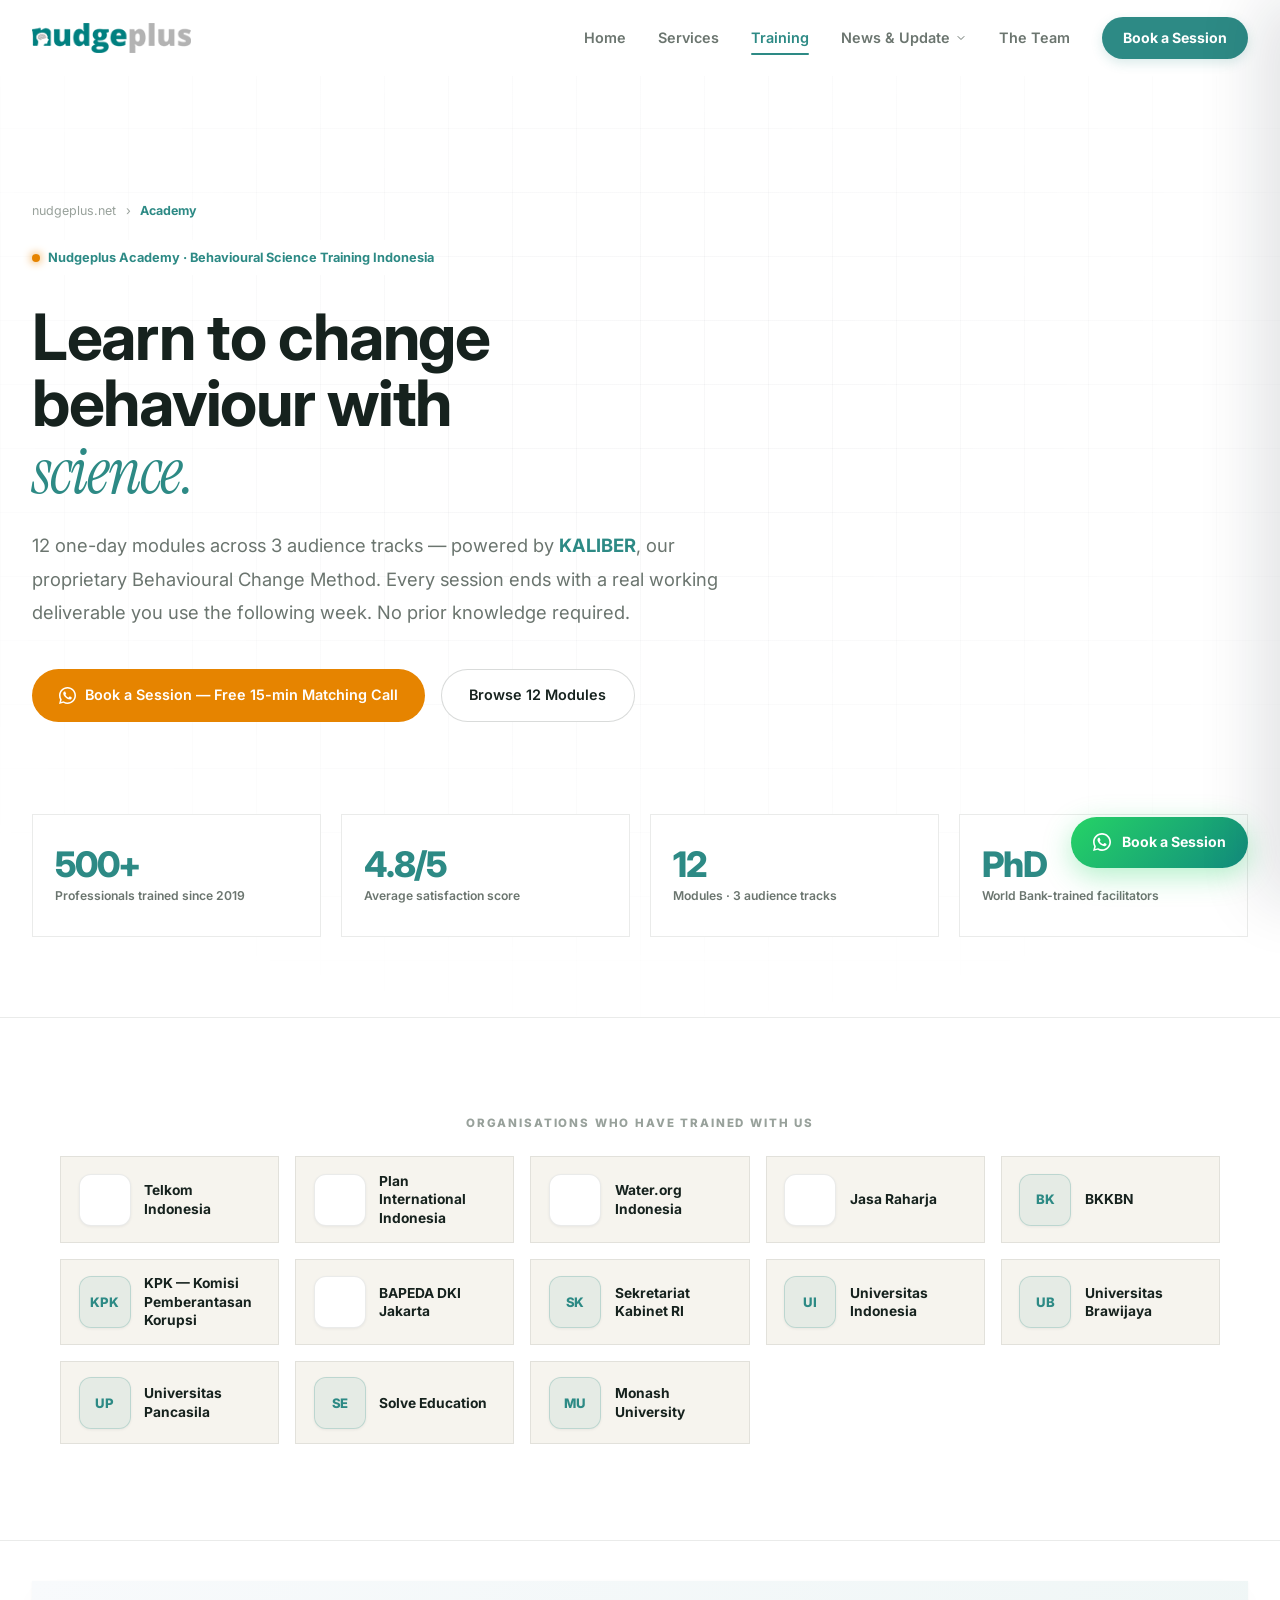
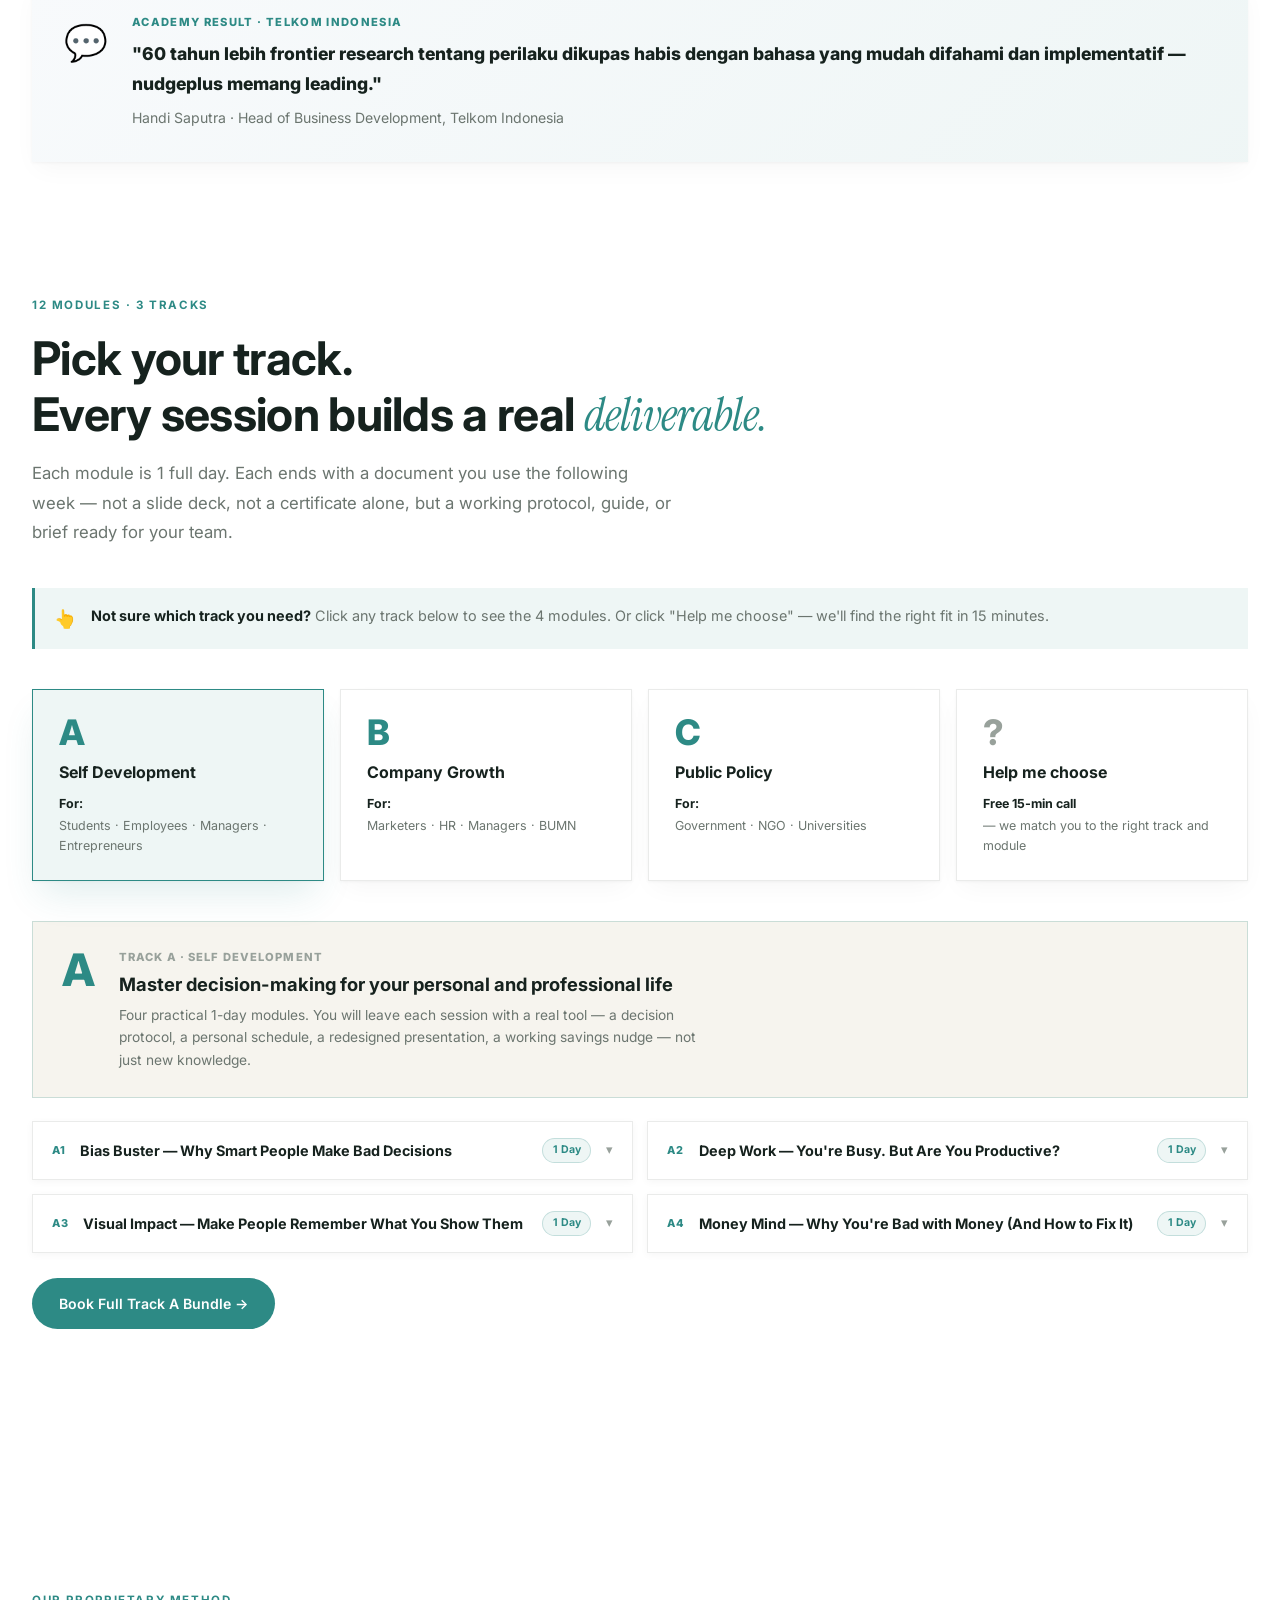
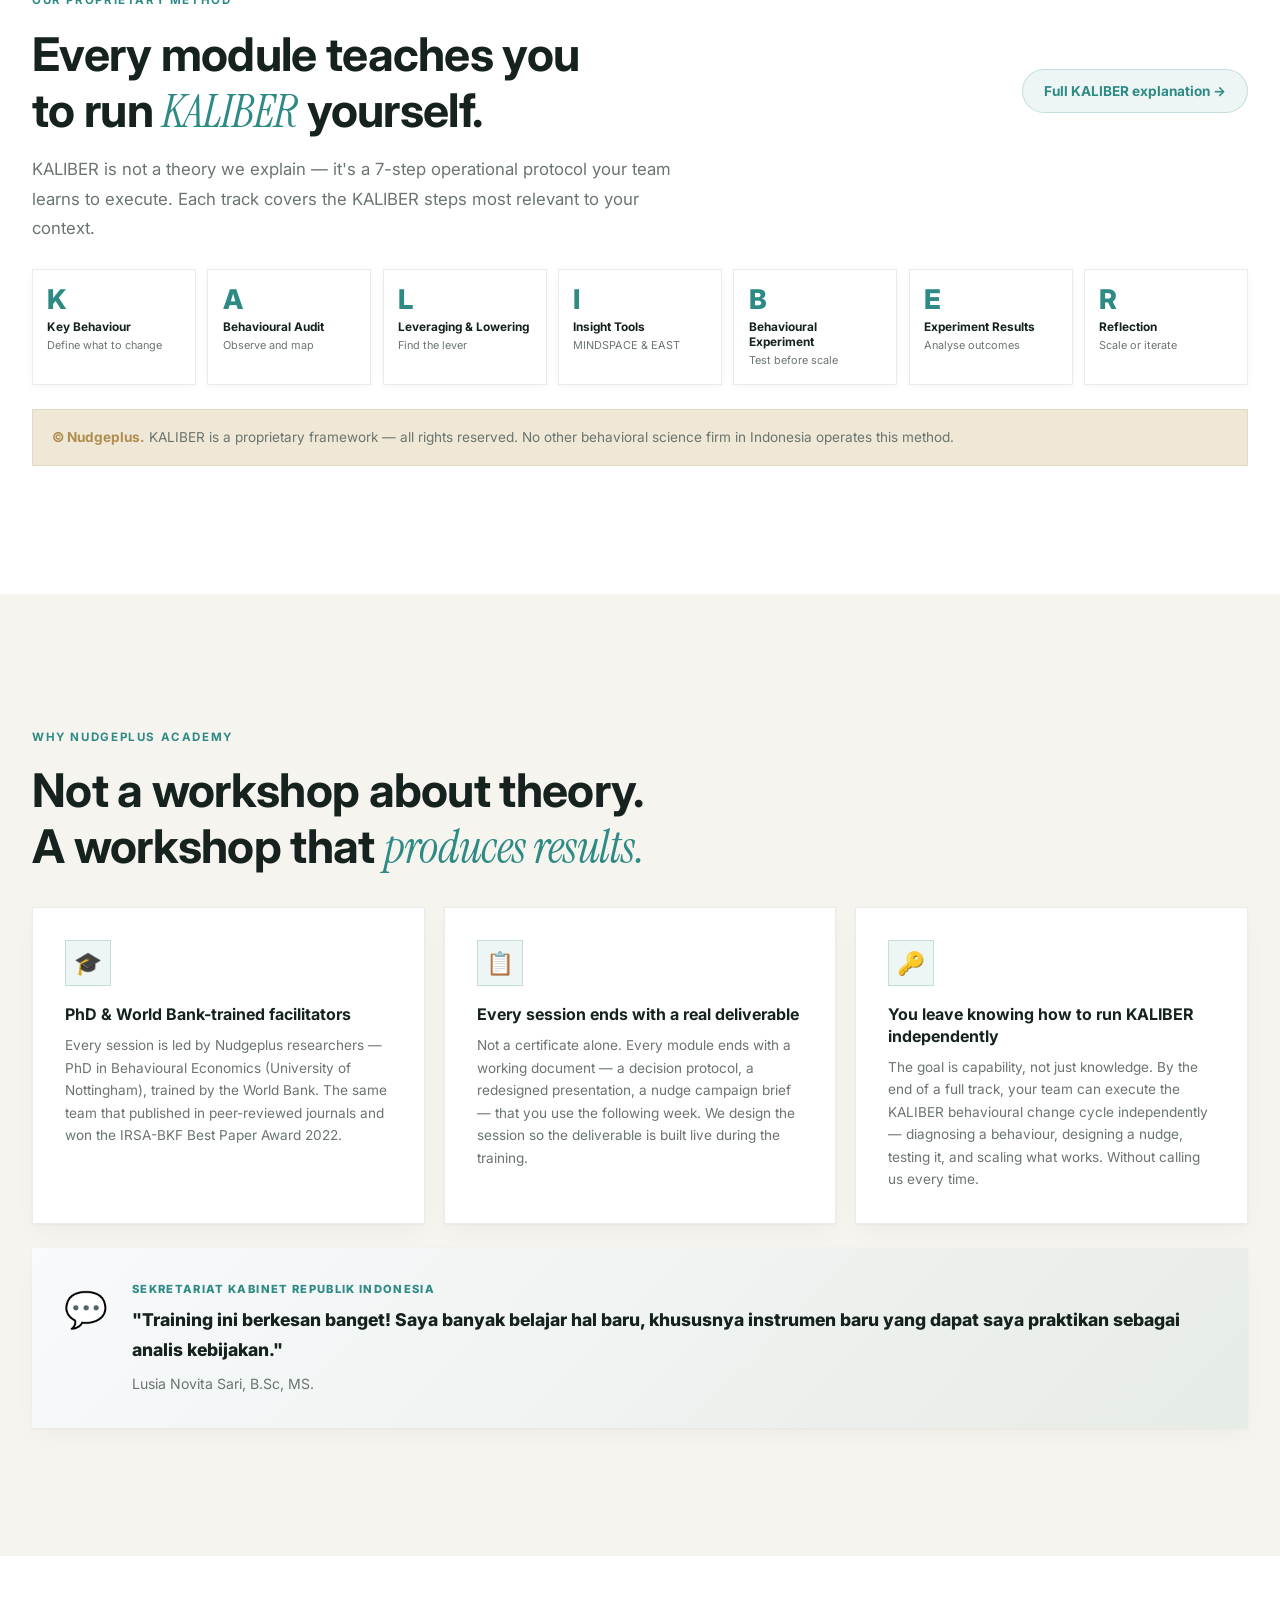
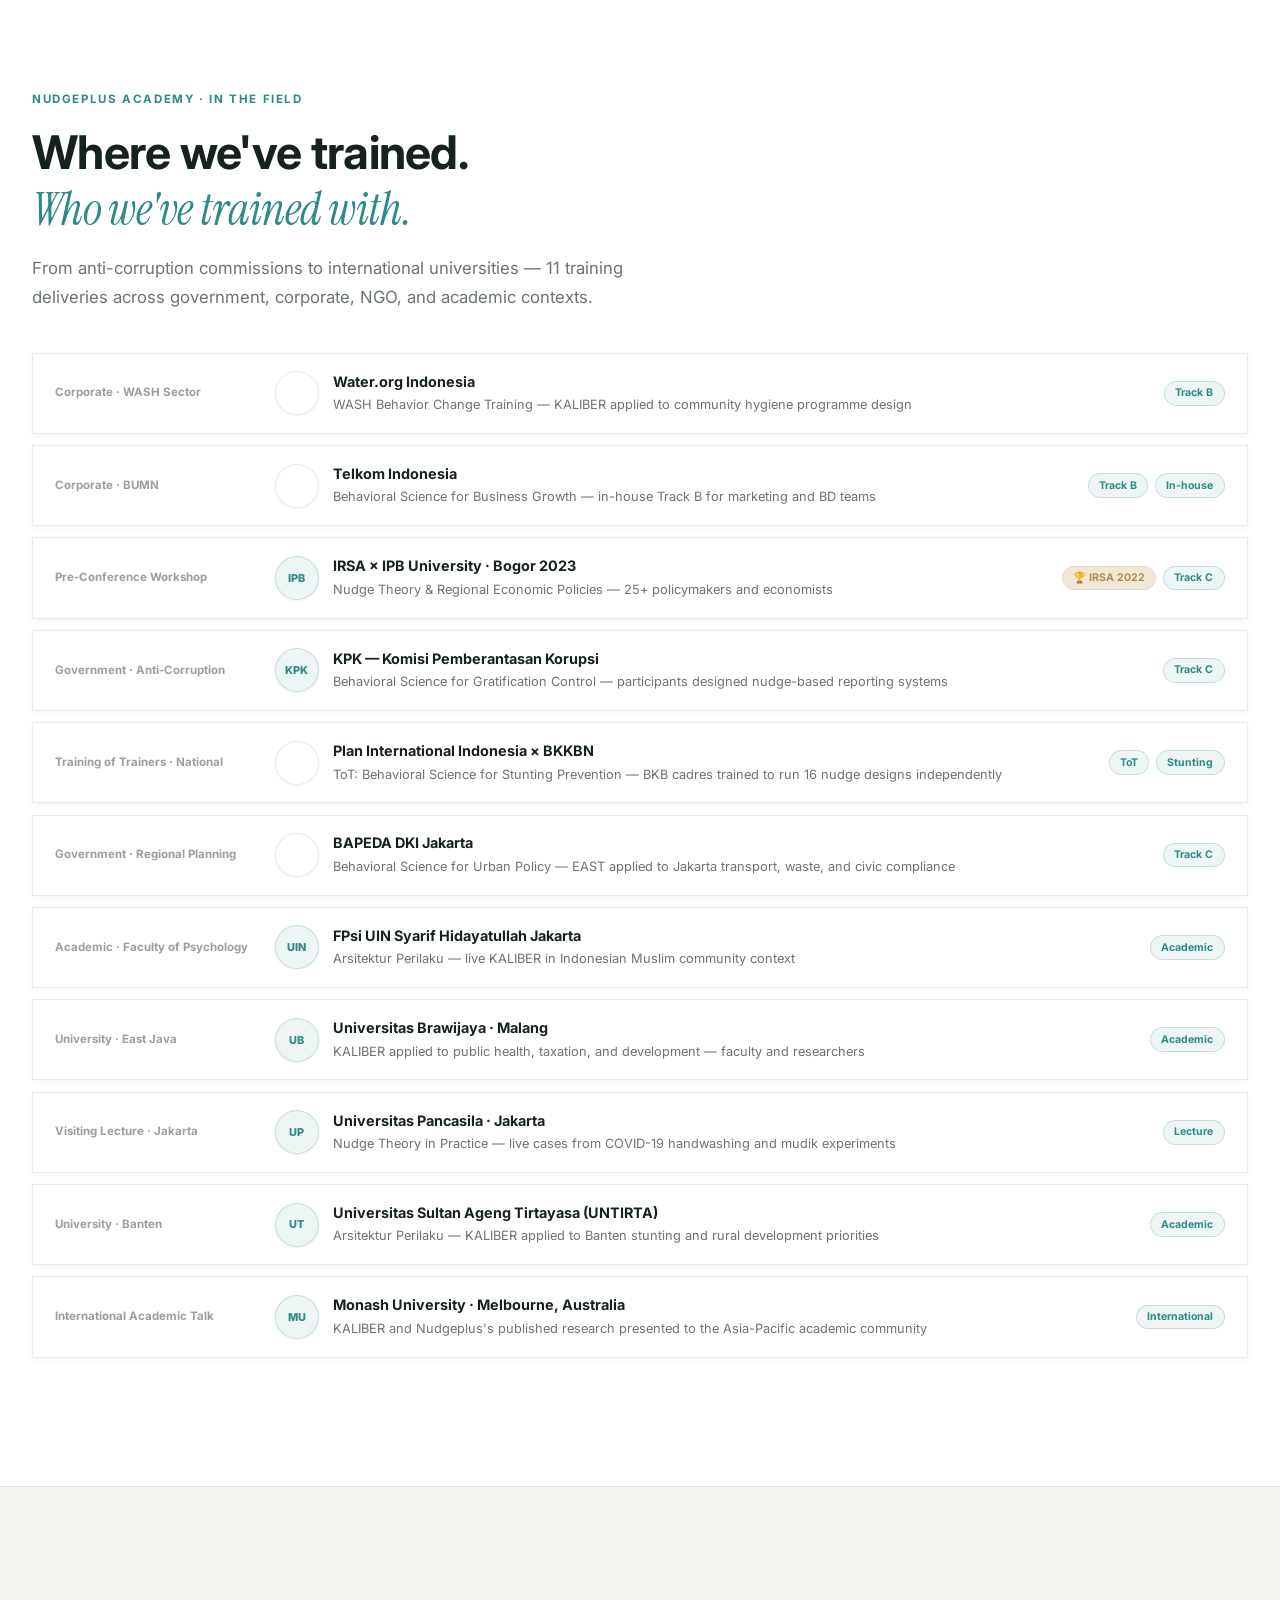
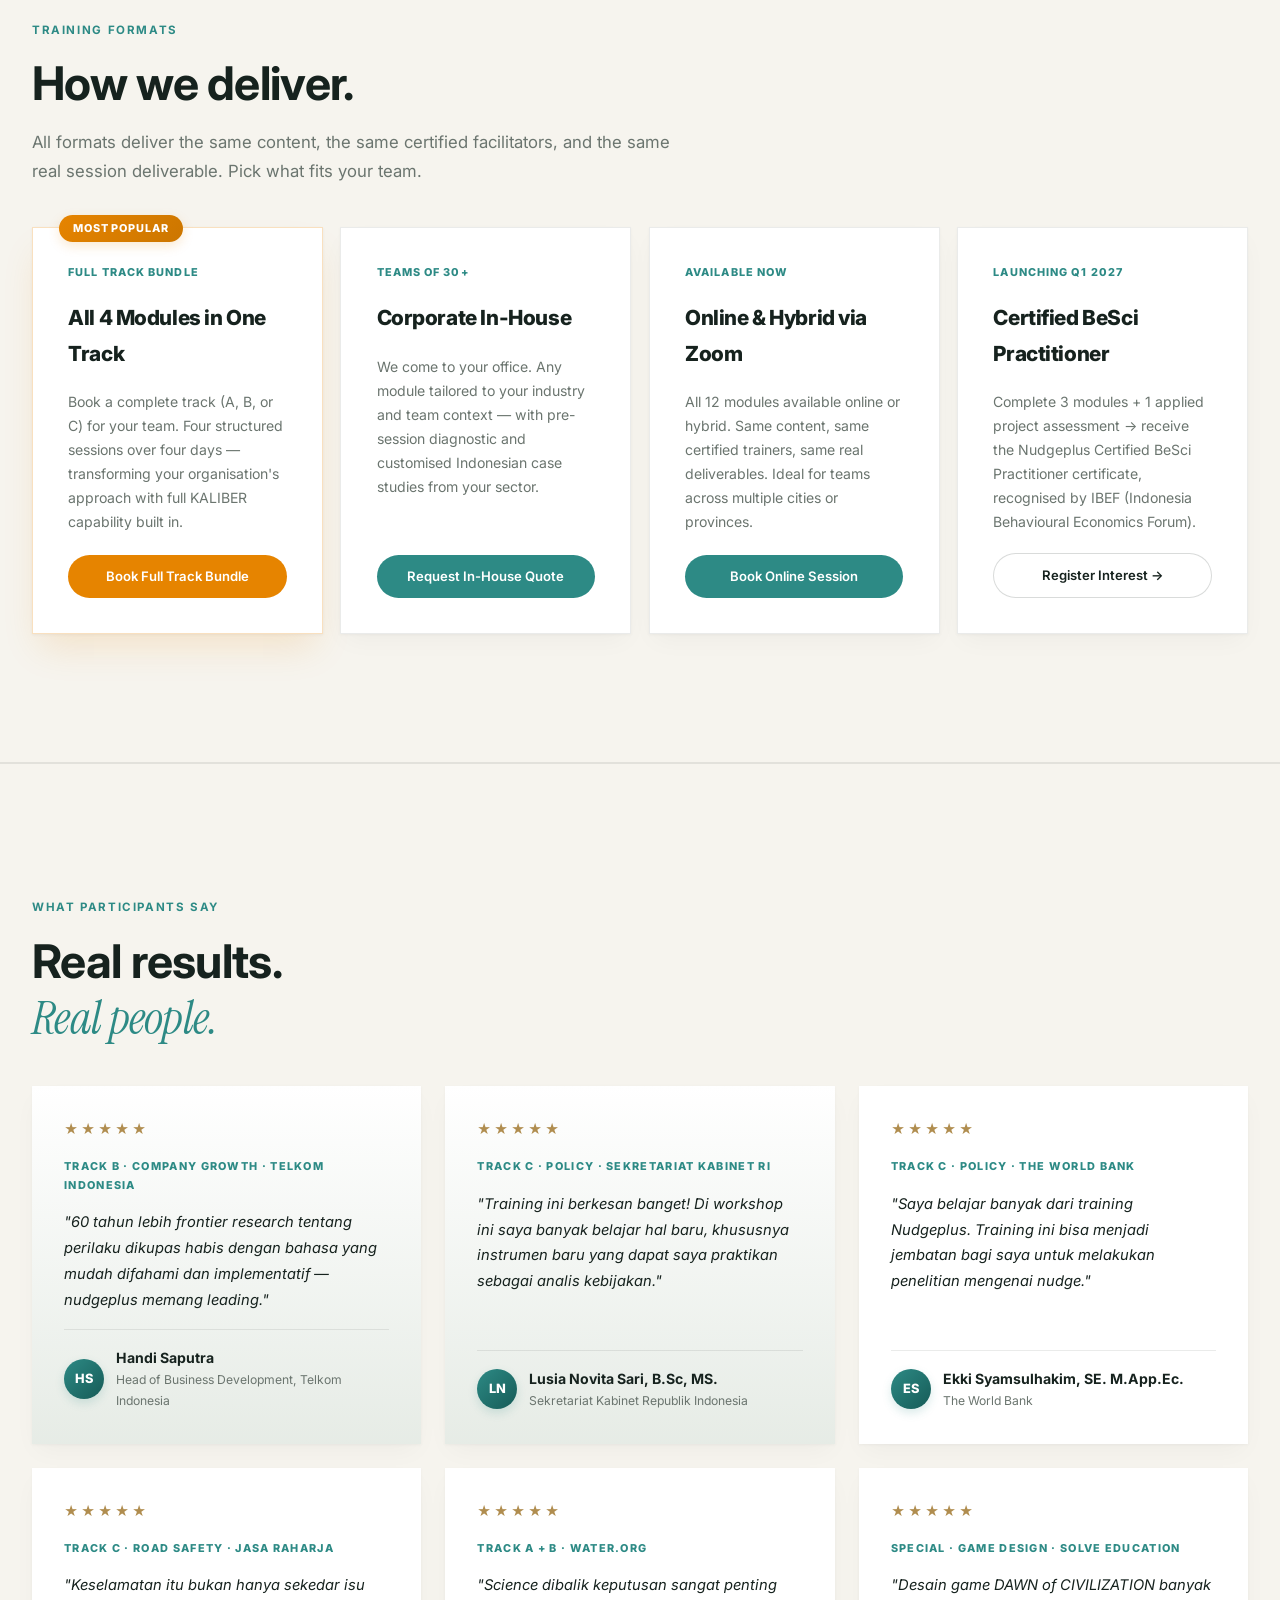
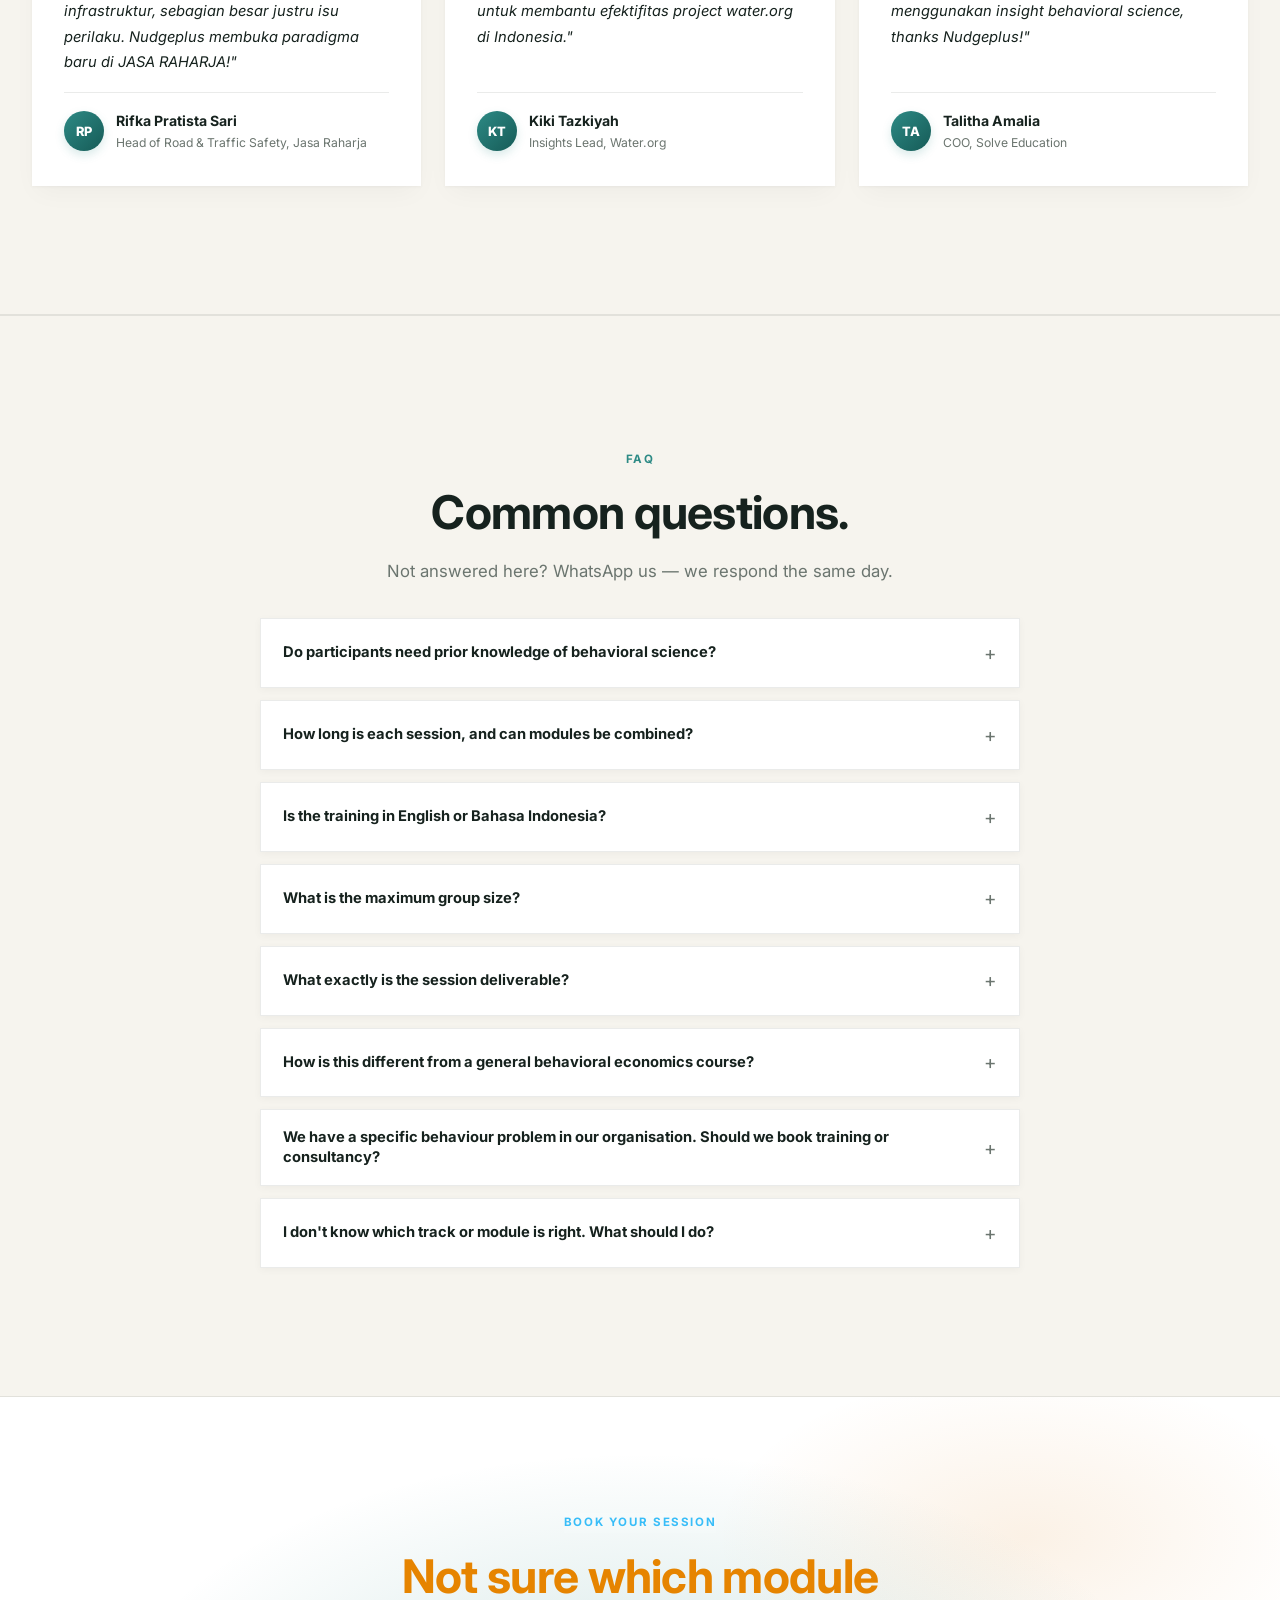
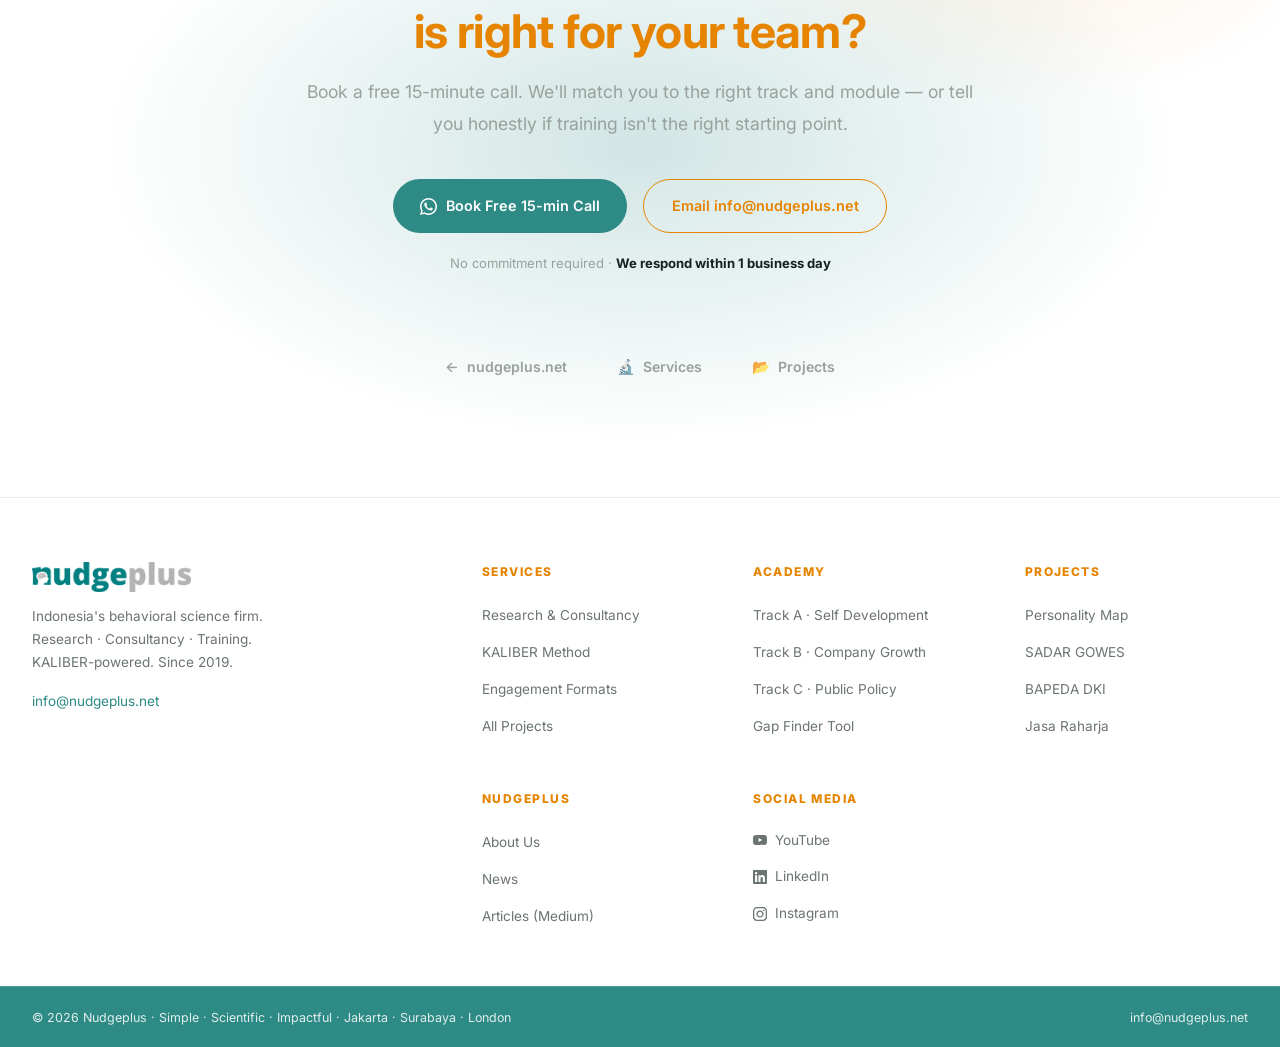
==== commit 5e529e63: "tidy up style and design system" ====
--- a/academy.html
+++ b/academy.html
@@ -47,7 +47,7 @@
           <a href="https://nudgeplus.net/indonesia-personality-map/" role="menuitem">Indonesia Personality Map</a>
         </div>
       </div>
-      <a href="https://nudgeplus.net/about-us/" class="nl">The Team</a>
+      <a href="team.html" class="nl">The Team</a>
       <a href="https://wa.me/447729735806?text=Hi%20Nudgeplus%20Academy%2C%0A%0ATrack%3A%20%5BA%20%2F%20B%20%2F%20C%5D%0AModule%3A%20%5B...%5D%0AFormat%3A%20%5Bin-person%20%2F%20online%20%2F%20in-house%5D" class="ncta" target="_blank" rel="noopener">Book a Session</a>
     </div>
     <button type="button" class="nav-burger" id="navBurger" aria-label="Open menu" aria-expanded="false" aria-controls="mobileMenu">
@@ -68,7 +68,7 @@
   <div class="mobile-menu-links">
     <a href="services.html" class="mnl">Services</a>
     <a href="academy.html" class="mnl">Academy</a>
-    <a href="https://nudgeplus.net/about-us/" class="mnl">About</a>
+    <a href="team.html" class="mnl">About</a>
     <a href="services.html#projects" class="mnl">Projects</a>
     <div class="mnl-drop">
       <button type="button" class="mnl mnl-drop-btn" aria-expanded="false">
@@ -93,7 +93,7 @@
 </a>
 
 <!-- HERO -->
-<section id="hero">
+<section id="hero" class="hero-white">
   <div class="hgrid" aria-hidden="true"></div>
   <div class="container">
     <div class="hc single">
@@ -746,7 +746,7 @@
       <div class="fc">
         <h4>Nudgeplus</h4>
         <ul>
-          <li><a href="https://nudgeplus.net/about-us/">About Us</a></li>
+          <li><a href="team.html">About Us</a></li>
           <li><a href="https://nudgeplus.net/category/news/">News</a></li>
           <li><a href="https://medium.com/nudgeplus">Articles (Medium)</a></li>
         </ul>
--- a/style.css
+++ b/style.css
@@ -1,7 +1,7 @@
 :root {
-  --bg: #f8fafc;
+  --bg: #ffffff;
   --surface: #ffffff;
-  --surface-subtle: #f1f5f9;
+  --surface-subtle: #f6f4ee;
   --surface-card: #ffffff;
   --surface-dark: #0f172a;
 
@@ -19,17 +19,20 @@
   --secondary-border: rgba(230, 132, 0, 0.25);
   --secondary-glow: rgba(230, 132, 0, 0.18);
 
-  --accent-gold: #d97706;
-  --accent-gold-bg: rgba(217, 119, 6, 0.08);
-  --accent-gold-border: rgba(217, 119, 6, 0.25);
-
-  --text: #0f172a;
-  --text-muted: #475569;
-  --text-dim: #94a3b8;
+  /* Ascone-style warm neutrals, used for tile/card highlight backgrounds */
+  --accent-gold: #b08d4f;
+  --accent-gold-bg: #efe8d6;
+  --accent-gold-border: #e2d9c2;
+  --accent-mint-bg: #dbe6e1;
+  --accent-mint-border: #c7d6cf;
+
+  --text: #16221e;
+  --text-muted: #6b756f;
+  --text-dim: #98a19b;
   --text-inverse: #ffffff;
 
-  --border: rgba(15, 23, 42, 0.08);
-  --border-strong: rgba(15, 23, 42, 0.15);
+  --border: rgba(22, 34, 30, 0.09);
+  --border-strong: rgba(22, 34, 30, 0.16);
   --border-hover: rgba(45, 138, 133, 0.35);
 
   --font-H: 'Inter', -apple-system, BlinkMacSystemFont, sans-serif;
@@ -43,11 +46,11 @@
   --radius-xl: 0;
   --radius-pill: 9999px;
 
-  --shadow-sm: 0 2px 8px rgba(15, 23, 42, 0.04);
-  --shadow-md: 0 10px 30px -5px rgba(15, 23, 42, 0.06);
+  --shadow-sm: 0 2px 8px rgba(22, 34, 30, 0.04);
+  --shadow-md: 0 10px 30px -5px rgba(22, 34, 30, 0.06);
   --shadow-lg: 0 20px 40px -10px rgba(45, 138, 133, 0.14);
-  --shadow-card: 0 1px 3px rgba(0, 0, 0, 0.05), 0 10px 25px -5px rgba(15, 23, 42, 0.04);
-  --shadow-card-hover: 0 20px 35px -8px rgba(45, 138, 133, 0.16), 0 1px 3px rgba(0, 0, 0, 0.05);
+  --shadow-card: 0 1px 3px rgba(0, 0, 0, 0.04), 0 10px 25px -5px rgba(22, 34, 30, 0.04);
+  --shadow-card-hover: 0 20px 35px -8px rgba(45, 138, 133, 0.14), 0 1px 3px rgba(0, 0, 0, 0.04);
 
   --transition-fast: 0.2s cubic-bezier(0.4, 0, 0.2, 1);
   --transition-normal: 0.3s cubic-bezier(0.4, 0, 0.2, 1);
@@ -85,7 +88,7 @@
   width: 100%;
   max-width: 1340px;
   margin: 0 auto;
-  padding: 0 1.5rem;
+  padding: 0 2rem;
 }
 
 section {
@@ -118,10 +121,10 @@
 
 h2 {
   font-family: var(--font-H);
-  font-size: clamp(2rem, 4vw, 3rem);
-  font-weight: 800;
-  letter-spacing: -0.03em;
-  line-height: 1.15;
+  font-size: clamp(2rem, 4vw, 2.9rem);
+  font-weight: 700;
+  letter-spacing: -0.015em;
+  line-height: 1.2;
   color: var(--text);
   margin-bottom: 1rem;
   text-wrap: balance;
@@ -138,7 +141,7 @@
 }
 
 .lead {
-  font-size: 1.1rem;
+  font-size: 1.05rem;
   color: var(--text-muted);
   line-height: 1.75;
   max-width: 640px;
@@ -153,10 +156,10 @@
   gap: 0.55rem;
   background: var(--primary);
   color: var(--text-inverse);
-  padding: 0.85rem 1.8rem;
+  padding: 0.85rem 1.7rem;
   border-radius: var(--radius-pill);
   font-weight: 600;
-  font-size: 0.92rem;
+  font-size: 0.9rem;
   box-shadow: none;
   transition: all var(--transition-fast);
   cursor: pointer;
@@ -182,6 +185,11 @@
   background: var(--secondary-hover);
 }
 
+.btna.btn-orange:hover {
+  background: linear-gradient(135deg, var(--secondary-hover) 0%, var(--secondary-dark) 100%);
+  box-shadow: 0 8px 22px rgba(230, 132, 0, 0.38);
+}
+
 .btnb {
   display: inline-flex;
   align-items: center;
@@ -189,10 +197,10 @@
   gap: 0.55rem;
   background: var(--surface);
   color: var(--text);
-  padding: 0.85rem 1.8rem;
+  padding: 0.85rem 1.7rem;
   border-radius: var(--radius-pill);
   font-weight: 600;
-  font-size: 0.92rem;
+  font-size: 0.9rem;
   border: 1.5px solid var(--border-strong);
   box-shadow: none;
   transition: all var(--transition-fast);
@@ -227,16 +235,15 @@
   width: 100%;
   z-index: 300;
   background: #ffffff;
-  border-bottom: 1px solid var(--border);
-  height: 72px;
-  display: flex;
-  align-items: center;
-  transition: background var(--transition-fast), box-shadow var(--transition-fast);
+  /* border-bottom: 1px solid var(--border); */
+  height: 76px;
+  display: flex;
+  align-items: center;
+  transition: box-shadow var(--transition-fast);
 }
 
 nav.scrolled {
-  background: rgba(255, 255, 255, 0.95);
-  box-shadow: 0 4px 20px rgba(15, 23, 42, 0.05);
+  box-shadow: 0 4px 20px rgba(22, 34, 30, 0.05);
 }
 
 .nav-inner {
@@ -614,14 +621,18 @@
   min-height: 92vh;
   display: flex;
   align-items: center;
-  padding-top: 190px;
+  padding-top: 200px;
   padding-bottom: 80px;
   position: relative;
   overflow: hidden;
-  background:
+  /* background:
     radial-gradient(ellipse 80% 60% at 85% 20%, rgba(45, 138, 133, 0.11), transparent 70%),
     radial-gradient(ellipse 50% 50% at 10% 80%, rgba(45, 138, 133, 0.06), transparent 60%),
-    var(--bg);
+    var(--bg); */
+}
+
+#hero.hero-white {
+  background: #ffffff;
 }
 
 .hgrid {
@@ -820,10 +831,10 @@
   align-items: center;
   gap: 0.5rem;
   background: var(--surface);
-  border: 1.5px solid var(--primary-border);
-  box-shadow: var(--shadow-sm);
+  /* border: 1.5px solid var(--primary-border); */
+  /* box-shadow: var(--shadow-sm); */
   border-radius: var(--radius-pill);
-  padding: 0.4rem 1.1rem;
+  padding: 0.4rem 0rem;
   font-size: 0.8rem;
   font-weight: 700;
   color: var(--primary);
@@ -847,10 +858,10 @@
 
 h1 {
   font-family: var(--font-H);
-  font-size: clamp(2.6rem, 5.8vw, 4.5rem);
-  font-weight: 800;
-  line-height: 0.95;
-  letter-spacing: -0.04em;
+  font-size: clamp(2.6rem, 5.4vw, 4rem);
+  font-weight: 700;
+  line-height: 1.04;
+  letter-spacing: -0.02em;
   margin-bottom: 1.5rem;
   color: var(--text);
   text-wrap: balance;
@@ -887,7 +898,7 @@
   display: grid;
   grid-template-columns: repeat(4, 1fr);
   gap: 1.25rem;
-  border-top: 1px solid var(--border);
+  /* border-top: 1px solid var(--border); */
   padding-top: 2.2rem;
   margin-top: 3rem;
   width: 100%;
@@ -1041,17 +1052,17 @@
 
 .hs {
   background: var(--surface);
-  border: none;
-  border-radius: var(--radius-lg);
-  padding: 1.2rem 1.4rem;
-  box-shadow: var(--shadow-sm);
+  border: 1px solid var(--border);
+  /* border-radius: var(--radius-lg); */
+  padding: 2rem 1.4rem;
+  /* box-shadow: var(--shadow-sm); */
   transition: all var(--transition-fast);
 }
 
 .hs:hover {
   transform: translateY(-3px);
   border-color: var(--primary-border);
-  box-shadow: var(--shadow-md);
+  /* box-shadow: var(--shadow-md); */
 }
 
 .hs-n {
@@ -1116,7 +1127,7 @@
   align-items: center;
   gap: 0.85rem;
   background: var(--surface-subtle);
-  border: none;
+  border: 1px solid var(--border);
   border-radius: var(--radius-lg);
   padding: 0.9rem 1.1rem;
   transition: all var(--transition-fast);
@@ -1165,13 +1176,163 @@
   line-height: 1.35;
 }
 
+/* LOGOS — auto-scrolling monochrome ticker */
+.ticker-wrap {
+  margin-top: 80px;
+  overflow: hidden;
+  -webkit-mask-image: linear-gradient(90deg, transparent 0, #000 8%, #000 92%, transparent 100%);
+  mask-image: linear-gradient(90deg, transparent 0, #000 8%, #000 92%, transparent 100%);
+}
+
+.ticker-track {
+  display: flex;
+  align-items: center;
+  width: max-content;
+  gap: 4.5rem;
+  animation: ticker-scroll 80s linear infinite;
+}
+
+.ticker-wrap:hover .ticker-track {
+  animation-play-state: paused;
+}
+
+@keyframes ticker-scroll {
+  from { transform: translateX(0); }
+  to { transform: translateX(-50%); }
+}
+
+.tlogo {
+  flex-shrink: 0;
+  height: 56px;
+  width: 200px;
+}
+
+.tlogo img {
+  width: 100%;
+  height: 100%;
+  object-fit: contain;
+  display: block;
+}
+
+.tlogo-text {
+  background: none;
+  -webkit-mask-image: none;
+  mask-image: none;
+  width: auto;
+  height: auto;
+  display: flex;
+  align-items: center;
+  font-family: var(--font-H);
+  font-weight: 700;
+  font-size: 1.55rem;
+  letter-spacing: -0.01em;
+  color: var(--primary);
+  opacity: 0.7;
+  white-space: nowrap;
+}
+
+.ticker-wrap:hover .tlogo-text {
+  opacity: 0.9;
+}
+
+/* TEAM GRID */
+.team-grid {
+  display: grid;
+  grid-template-columns: repeat(3, 1fr);
+  gap: 1.5rem;
+}
+
+@media (max-width: 960px) {
+  .team-grid { grid-template-columns: repeat(2, 1fr); }
+}
+
+@media (max-width: 640px) {
+  .team-grid { grid-template-columns: 1fr; }
+}
+
+.team-card {
+  background: var(--surface-card);
+  border: none;
+  border-radius: var(--radius-lg);
+  padding: 2rem;
+  box-shadow: var(--shadow-card);
+  transition: all var(--transition-normal);
+  display: flex;
+  flex-direction: column;
+  gap: 1rem;
+}
+
+.team-card:hover {
+  transform: translateY(-4px);
+  box-shadow: var(--shadow-card-hover);
+}
+
+.team-photo {
+  width: 72px;
+  height: 72px;
+  border-radius: 50%;
+  object-fit: cover;
+  background: var(--surface-subtle);
+  flex-shrink: 0;
+}
+
+.team-head {
+  display: flex;
+  align-items: center;
+  gap: 1rem;
+}
+
+.team-name {
+  font-family: var(--font-H);
+  font-size: 1.05rem;
+  font-weight: 700;
+  color: var(--text);
+  line-height: 1.3;
+}
+
+.team-social {
+  text-align: left;
+}
+
+.team-li {
+  display: inline-flex;
+  color: var(--text-dim);
+  transition: color var(--transition-fast);
+  flex-shrink: 0;
+}
+
+.team-li:hover {
+  color: #0a66c2;
+}
+
+.team-li svg {
+  width: 18px;
+  height: 18px;
+  fill: currentColor;
+}
+
+.team-role {
+  font-size: 0.78rem;
+  font-weight: 700;
+  text-transform: uppercase;
+  letter-spacing: 0.06em;
+  color: var(--primary);
+  margin-top: 0.25rem;
+}
+
+.team-bio {
+  font-size: 0.9rem;
+  color: var(--text-muted);
+  line-height: 1.7;
+}
+
 /* AWARD BAR */
 /* AWARD CARDS */
 .awards-wrapper {
-  padding: 3.5rem 0;
-  background: linear-gradient(160deg, #fffbeb 0%, #fefce8 60%, #fef9e6 100%);
-  border-top: 1px solid var(--accent-gold-border);
-  border-bottom: 1px solid var(--accent-gold-border);
+  padding: 5rem 0;
+  /* background: var(--accent-gold-bg); */
+  /* border-top: 1px solid var(--accent-gold-border);
+  border-bottom: 1px solid var(--accent-gold-border); */
 }
 
 .awards-label {
@@ -1187,17 +1348,162 @@
   gap: 0.6rem;
 }
 
-.awards-label::after {
+/* GRANTS TIMELINE — Splide carousel, Nudgeplus brand */
+.grants-splide {
+  padding-bottom: 4rem;
+}
+
+.grants-splide .splide__list {
+  padding: 2.2rem 0 0.5rem;
+  align-items: stretch;
+}
+
+.grants-splide .splide__slide {
+  position: relative;
+}
+
+.grants-year {
+  font-family: var(--font-H);
+  font-size: 0.85rem;
+  font-weight: 800;
+  color: var(--text);
+  margin-bottom: 1rem;
+}
+
+.grants-dot-row {
+  position: relative;
+  width: calc(100% + 2.5rem);
+  height: 1px;
+  background: var(--border);
+  margin-bottom: 1.8rem;
+}
+
+.grants-dot {
+  position: absolute;
+  left: 15px;
+  top: 50%;
+  transform: translate(-50%, -50%);
+  width: 13px;
+  height: 13px;
+  border-radius: 50%;
+  background: var(--secondary);
+  border: 3px solid var(--surface);
+  box-shadow: 0 0 0 1px var(--secondary-border);
+}
+
+.grants-title {
+  font-family: var(--font-H);
+  font-size: 1.1rem;
+  font-weight: 800;
+  color: var(--primary);
+  line-height: 1.35;
+  margin-bottom: 0.9rem;
+}
+
+.grants-desc {
+  font-size: 0.86rem;
+  color: var(--text-muted);
+  line-height: 1.7;
+  margin-bottom: 1rem;
+}
+
+.grants-more {
+  display: inline-block;
+  font-size: 0.88rem;
+  font-weight: 700;
+  color: var(--primary);
+  transition: color var(--transition-fast);
+}
+
+.grants-more:hover {
+  color: var(--primary-hover);
+}
+
+/* Splide arrows — Nudgeplus brand, bottom-right corner */
+.grants-splide .splide__arrows {
+  position: absolute;
+  right: 0;
+  bottom: -3.4rem;
+  display: flex;
+  gap: 0.6rem;
+}
+
+.grants-splide .splide__arrow {
+  position: static;
+  transform: none;
+  background: var(--surface);
+  border: 1.5px solid var(--border);
+  width: 42px;
+  height: 42px;
+  opacity: 1;
+  transition: all var(--transition-fast);
+}
+
+.grants-splide .splide__arrow:hover:not(:disabled) {
+  background: var(--primary);
+  border-color: var(--primary);
+}
+
+.grants-splide .splide__arrow:hover:not(:disabled) svg {
+  fill: #fff;
+}
+
+.grants-splide .splide__arrow svg {
+  width: 16px;
+  height: 16px;
+  fill: var(--primary);
+  transition: fill var(--transition-fast);
+}
+
+.grants-splide .splide__arrow--prev svg {
+  transform: scaleX(-1);
+}
+
+.grants-splide .splide__arrow:disabled {
+  opacity: 0.35;
+}
+
+/* Splide pagination — Nudgeplus brand, orange only */
+.grants-splide .splide__pagination {
+  position: static;
+  margin-top: 1.5rem;
+  justify-content: flex-start;
+  gap: 0.5rem;
+}
+
+.grants-splide .splide__pagination__page {
+  width: 7px;
+  height: 7px;
+  background: var(--secondary-light);
+  border: none;
+  opacity: 1;
+  margin: 0;
+  transition: all var(--transition-fast);
+}
+
+.grants-splide .splide__pagination__page.is-active {
+  background: var(--secondary);
+  width: 22px;
+  border-radius: 4px;
+  transform: none;
+}
+
+@media (max-width: 900px) {
+  .grants-splide .splide__arrows {
+    bottom: -3rem;
+  }
+}
+
+/* .awards-label::after {
   content: '';
   flex: 1;
   height: 1px;
   background: var(--accent-gold-border);
-}
+} */
 
 .awards-grid {
   display: grid;
   grid-template-columns: 1fr 1fr;
-  gap: 1.5rem;
 }
 
 @media (max-width: 768px) {
@@ -1207,37 +1513,33 @@
 }
 
 .award-card {
-  background: #ffffff;
-  border: 1px solid var(--accent-gold-border);
-  border-radius: var(--radius-xl);
+  background: var(--surface-subtle);
+  border: none;
   padding: 2rem 2rem 1.8rem;
   position: relative;
   overflow: hidden;
-  box-shadow: 0 2px 16px rgba(180, 83, 9, 0.06);
   transition: transform var(--transition-fast), box-shadow var(--transition-fast);
-}
-
-.award-card::before {
-  content: '';
-  position: absolute;
-  top: 0;
-  left: 0;
-  right: 0;
-  height: 3px;
-  background: linear-gradient(90deg, var(--accent-gold) 0%, #fbbf24 100%);
 }
 
 .award-card:hover {
   transform: translateY(-3px);
-  box-shadow: 0 8px 32px rgba(180, 83, 9, 0.12);
+  box-shadow: var(--shadow-card-hover);
+}
+
+.award-card.green {
+  background: var(--primary);
+}
+
+.award-card.orange {
+  background: var(--secondary);
 }
 
 .award-card-icon {
   width: 44px;
   height: 44px;
-  border-radius: var(--radius-md);
-  background: linear-gradient(135deg, #fef3c7 0%, #fde68a 100%);
-  border: 1px solid var(--accent-gold-border);
+  border-radius: 50%;
+  background: rgba(255, 255, 255, 0.16);
+  border: none;
   display: flex;
   align-items: center;
   justify-content: center;
@@ -1249,14 +1551,14 @@
 .award-badge {
   display: inline-flex;
   align-items: center;
-  background: #fffbeb;
-  border: 1px solid var(--accent-gold-border);
+  background: rgba(255, 255, 255, 0.16);
+  border: none;
   border-radius: var(--radius-pill);
   padding: 0.25rem 0.8rem;
   font-size: 0.7rem;
-  font-weight: 800;
+  font-weight: 700;
   letter-spacing: 0.06em;
-  color: var(--accent-gold);
+  color: #ffffff;
   text-transform: uppercase;
   margin-bottom: 0.9rem;
 }
@@ -1265,14 +1567,14 @@
   font-family: var(--font-H);
   font-size: 1.05rem;
   font-weight: 700;
-  color: #92400e;
+  color: #ffffff;
   margin-bottom: 0.6rem;
   line-height: 1.35;
 }
 
 .award-desc {
   font-size: 0.88rem;
-  color: #a16207;
+  color: rgba(255, 255, 255, 0.82);
   line-height: 1.65;
 }
 
@@ -1283,14 +1585,15 @@
   margin-top: 1rem;
   font-size: 0.75rem;
   font-weight: 600;
-  color: var(--accent-gold);
+  color: #ffffff;
   text-decoration: none;
-  border-bottom: 1px dashed var(--accent-gold-border);
-  transition: color var(--transition-fast);
+  border-bottom: 1px dashed rgba(255, 255, 255, 0.4);
+  transition: color var(--transition-fast), border-color var(--transition-fast);
 }
 
 .award-doi:hover {
-  color: #92400e;
+  color: rgba(255, 255, 255, 0.75);
+  border-color: rgba(255, 255, 255, 0.75);
 }
 
 /* KALIBER SECTION */
@@ -1309,6 +1612,27 @@
   .klayout {
     grid-template-columns: 1fr;
     gap: 3rem;
+  }
+}
+
+.kleft {
+  position: sticky;
+  top: 116px;
+}
+
+@media (max-width: 900px) {
+  .kleft {
+    position: static;
+    top: auto;
+  }
+}
+@media (max-width: 540px) {
+  .kleft {
+    padding-right: 0 !important;
+  }
+
+  .hstats {
+    grid-template-columns: repeat(1, 1fr);
   }
 }
 
@@ -1360,6 +1684,12 @@
 .ksteps {
   display: flex;
   flex-direction: column;
+  /* border-top: 1px solid var(--border); */
+  margin-top: 120px;
+}
+
+.kleft{
+  padding-right: 80px
 }
 
 .kstep {
@@ -1386,10 +1716,6 @@
   user-select: none;
   background: none !important;
   transition: none;
-}
-
-.ksh:hover {
-  background: var(--primary-light);
 }
 
 .klt {
@@ -1505,7 +1831,6 @@
 }
 
 .svc:hover {
-  border-color: var(--primary-border);
   box-shadow: var(--shadow-card-hover);
   transform: translateY(-4px);
 }
@@ -1613,7 +1938,7 @@
 
 .pc {
   background: var(--surface);
-  border: none;
+  border: 1.5px solid var(--border);
   border-radius: var(--radius-xl);
   padding: 2rem;
   box-shadow: var(--shadow-card);
@@ -1680,14 +2005,191 @@
   margin-top: auto;
 }
 
+/* PROOF — pinned scroll-through cards */
+.proof-scroll {
+  position: relative;
+  height: 500vh;
+  margin-bottom: 3rem;
+}
+
+.proof-sticky {
+  position: sticky;
+  top: 96px;
+  height: calc(100vh - 96px);
+  max-height: 640px;
+  display: flex;
+  align-items: center;
+}
+
+.proof-panels {
+  position: relative;
+  width: 100%;
+  height: 100%;
+}
+
+.proof-panel {
+  position: absolute;
+  inset: 0;
+  display: grid;
+  grid-template-columns: 1fr 1fr;
+  gap: 4rem;
+  align-items: center;
+  opacity: 0;
+  visibility: hidden;
+  transition: opacity 0.6s ease, transform 0.6s ease;
+  transform: translateY(16px);
+  pointer-events: none;
+}
+
+.proof-panel.active {
+  opacity: 1;
+  visibility: visible;
+  transform: translateY(0);
+  pointer-events: auto;
+}
+
+@media (max-width: 860px) {
+  /* Scroll-jacking is a poor fit for touch scrolling and mobile viewport-height
+     quirks — fall back to a plain stacked list of cards below tablet width. */
+  .proof-scroll {
+    height: auto;
+    margin-bottom: 3rem;
+  }
+
+  .proof-sticky {
+    position: static;
+    top: auto;
+    height: auto;
+    max-height: none;
+    display: block;
+  }
+
+  .proof-panels {
+    height: auto;
+    display: flex;
+    flex-direction: column;
+  }
+
+  .proof-panel {
+    position: static;
+    grid-template-columns: 1fr;
+    gap: 1.5rem;
+    opacity: 1;
+    visibility: visible;
+    transform: none;
+    pointer-events: auto;
+    padding: 2rem 0;
+    border-bottom: 1px solid var(--border);
+  }
+
+  .proof-panel:last-child {
+    border-bottom: none;
+    padding-bottom: 0;
+  }
+}
+
+.proof-left .pcsvc {
+  margin-bottom: 1rem;
+}
+
+.proof-left .pcn {
+  font-size: clamp(3.5rem, 7vw, 6rem);
+  margin-bottom: 1rem;
+}
+
+.proof-left .pcd {
+  font-size: 1.2rem;
+  line-height: 1.5;
+}
+
+.proof-right {
+  border-left: 1px solid var(--border);
+  padding-left: 3rem;
+}
+
+@media (max-width: 860px) {
+  .proof-right {
+    border-left: none;
+    border-top: 1px solid var(--border);
+    padding-left: 0;
+    padding-top: 1.5rem;
+  }
+}
+
+.proof-right .pce {
+  font-size: 1.1rem;
+  line-height: 1.75;
+}
+
+.proof-right .pcs {
+  border-top: none;
+  margin-top: 1.2rem;
+  padding-top: 0;
+}
+
+.proof-dots {
+  position: absolute;
+  right: -2.5rem;
+  top: 50%;
+  transform: translateY(-50%);
+  display: flex;
+  flex-direction: column;
+  gap: 0.7rem;
+}
+
+@media (max-width: 1200px) {
+  .proof-dots {
+    right: 0.5rem;
+  }
+}
+
+@media (max-width: 860px) {
+  .proof-dots {
+    display: none;
+  }
+}
+
+.proof-dot {
+  width: 7px;
+  height: 7px;
+  border-radius: 50%;
+  background: var(--border);
+  transition: all var(--transition-normal);
+}
+
+.proof-dot.active {
+  background: var(--primary);
+  width: 9px;
+  height: 24px;
+  border-radius: 5px;
+}
+
 /* Pub strip */
+.proof-strips {
+  display: grid;
+  grid-template-columns: 1fr 1fr;
+  gap: 1.5rem;
+  align-items: stretch;
+}
+
+@media (max-width: 860px) {
+  .proof-strips {
+    grid-template-columns: 1fr;
+  }
+}
+
 .pubstrip {
   background: var(--surface);
   border: none;
   border-radius: var(--radius-xl);
   padding: 2.2rem;
   box-shadow: var(--shadow-card);
-  margin-bottom: 1.5rem;
+}
+
+@media (max-width: 600px) {
+  .pubstrip {
+    padding: 1.4rem;
+  }
 }
 
 .publbl {
@@ -1711,6 +2213,13 @@
   align-items: flex-start;
   padding-bottom: 1.1rem;
   border-bottom: 1px solid var(--border);
+}
+
+@media (max-width: 440px) {
+  .pub {
+    flex-direction: column;
+    gap: 0.6rem;
+  }
 }
 
 .pub:last-child {
@@ -1758,15 +2267,28 @@
   gap: 1.5rem;
   align-items: flex-start;
   background: linear-gradient(135deg, #f8fafc 0%, var(--primary-light) 100%);
-  border: 1.5px solid var(--primary-border);
+  border: none;
   border-radius: var(--radius-xl);
   padding: 2rem;
   box-shadow: var(--shadow-card);
 }
 
+@media (max-width: 600px) {
+  .bastrip {
+    padding: 1.4rem;
+    gap: 1rem;
+  }
+}
+
 .basin {
   font-size: 2.2rem;
   flex-shrink: 0;
+}
+
+@media (max-width: 440px) {
+  .basin {
+    font-size: 1.7rem;
+  }
 }
 
 .balbl {
@@ -1792,6 +2314,246 @@
   line-height: 1.7;
 }
 
+/* NEWS & ARTICLES */
+#updates {
+  background: var(--surface-subtle);
+  border-top: 1px solid var(--border);
+  border-bottom: 1px solid var(--border);
+}
+
+.updates-grid {
+  display: grid;
+  grid-template-columns: 0.85fr 2fr;
+  gap: 3.5rem;
+  align-items: start;
+}
+
+@media (max-width: 900px) {
+  .updates-grid {
+    grid-template-columns: 1fr;
+    gap: 2.5rem;
+  }
+}
+
+.updates-info {
+  position: sticky;
+  top: 116px;
+  min-width: 0;
+}
+
+@media (max-width: 900px) {
+  .updates-info {
+    position: static;
+    top: auto;
+  }
+}
+
+.updates-info h2 {
+  font-size: clamp(1.6rem, 2.6vw, 2.1rem);
+}
+
+.updates-desc {
+  font-size: 0.92rem;
+  color: var(--text-muted);
+  line-height: 1.75;
+}
+
+.updates-col {
+  display: flex;
+  flex-direction: column;
+  gap: 3rem;
+  min-width: 0;
+}
+
+.updates-block {
+  min-width: 0;
+}
+
+.updates-block-hd {
+  display: flex;
+  align-items: center;
+  gap: 1.5rem;
+  margin-bottom: 1.5rem;
+}
+
+@media (max-width: 440px) {
+  .updates-block-hd {
+    gap: 0.8rem;
+  }
+}
+
+.updates-block-title {
+  font-family: var(--font-H);
+  font-size: 1.1rem;
+  font-weight: 700;
+  color: var(--text);
+  white-space: nowrap;
+}
+
+.updates-block-line {
+  flex: 1;
+  height: 1px;
+  background: var(--border);
+}
+
+.updates-more {
+  font-size: 0.8rem;
+  font-weight: 700;
+  color: var(--primary);
+  white-space: nowrap;
+  transition: color var(--transition-fast);
+}
+
+.updates-more:hover {
+  color: var(--primary-hover);
+}
+
+/* News — horizontal scroll row, ~2.5 columns visible at a time */
+.news-row {
+  display: grid;
+  grid-auto-flow: column;
+  grid-auto-columns: 40%;
+  gap: 1.25rem;
+  overflow-x: auto;
+  scroll-snap-type: x mandatory;
+  -webkit-overflow-scrolling: touch;
+  scroll-padding-left: 0.25rem;
+  padding-bottom: 0.5rem;
+  margin: 0 -0.25rem;
+  padding-left: 0.25rem;
+}
+
+.news-card {
+  scroll-snap-align: start;
+  display: flex;
+  flex-direction: column;
+  background: #fff;
+  border: 1px solid var(--border);
+  border-radius: var(--radius-md);
+  padding: 1rem;
+}
+
+@media (max-width: 900px) {
+  .news-row {
+    grid-auto-columns: 60%;
+  }
+}
+
+@media (max-width: 600px) {
+  .news-row {
+    gap: 1rem;
+    grid-auto-columns: 68%;
+  }
+}
+
+@media (max-width: 380px) {
+  .news-row {
+    grid-auto-columns: 78%;
+  }
+}
+
+.news-thumb {
+  width: 100%;
+  aspect-ratio: 4/3;
+  border-radius: var(--radius-md);
+  overflow: hidden;
+  background: var(--surface-card);
+  border: 1px solid var(--border);
+  margin-bottom: 0.9rem;
+}
+
+.news-thumb img {
+  width: 100%;
+  height: 100%;
+  object-fit: cover;
+  display: block;
+}
+
+.news-thumb-ph {
+  background: linear-gradient(135deg, var(--primary-light) 0%, var(--secondary-light) 100%);
+}
+
+.news-title {
+  font-size: 0.9rem;
+  font-weight: 700;
+  color: var(--text);
+  line-height: 1.4;
+  margin-bottom: 0.5rem;
+  flex: 1;
+}
+
+.news-title a:hover {
+  color: var(--primary);
+}
+
+.news-readmore {
+  font-size: 0.76rem;
+  font-weight: 700;
+  color: var(--primary);
+  text-transform: uppercase;
+  letter-spacing: 0.04em;
+}
+
+/* Medium articles — 2-col grid */
+.medium-grid {
+  display: grid;
+  grid-template-columns: 1fr 1fr;
+  gap: 1.5rem;
+}
+
+@media (max-width: 640px) {
+  .medium-grid {
+    grid-template-columns: 1fr;
+  }
+}
+
+.medium-card {
+  display: flex;
+  flex-direction: column;
+}
+
+.medium-thumb {
+  display: block;
+  width: 100%;
+  aspect-ratio: 16/9;
+  border-radius: var(--radius-md);
+  overflow: hidden;
+  background: var(--surface-card);
+  border: 1px solid var(--border);
+  margin-bottom: 1rem;
+}
+
+.medium-thumb img {
+  width: 100%;
+  height: 100%;
+  object-fit: cover;
+  display: block;
+  transition: transform var(--transition-normal);
+}
+
+.medium-thumb:hover img {
+  transform: scale(1.04);
+}
+
+.medium-title {
+  font-family: var(--font-H);
+  font-size: 1rem;
+  font-weight: 700;
+  color: var(--text);
+  line-height: 1.4;
+  margin-bottom: 0.5rem;
+}
+
+.medium-title a:hover {
+  color: var(--primary);
+}
+
+.medium-excerpt {
+  font-size: 0.85rem;
+  color: var(--text-muted);
+  line-height: 1.65;
+}
+
 /* TESTIMONIALS SECTION */
 #testimonials {
   background: var(--surface-subtle);
@@ -1825,13 +2587,11 @@
 }
 
 .tc:hover {
-  border-color: var(--primary-border);
   box-shadow: var(--shadow-card-hover);
   transform: translateY(-3px);
 }
 
 .tc.ft {
-  border-color: var(--primary-border);
   background: linear-gradient(180deg, var(--surface) 0%, var(--primary-light) 100%);
 }
 
@@ -1990,8 +2750,8 @@
 }
 
 .ctanote span {
-  color: #38bdf8;
-  font-weight: 600;
+  color: var(--text);
+  font-weight: 700;
 }
 
 .ctals {
@@ -2230,7 +2990,7 @@
 
 .fmt {
   background: var(--surface-card);
-  border: none;
+  border: 1.5px solid var(--border);
   border-radius: var(--radius-xl);
   padding: 2.2rem;
   display: flex;
@@ -2485,7 +3245,7 @@
 
 .pcard {
   background: var(--surface);
-  border: none;
+  border: 1.5px solid var(--border);
   border-radius: var(--radius-xl);
   overflow: hidden;
   box-shadow: var(--shadow-card);
@@ -2727,7 +3487,7 @@
 
 .sector {
   background: var(--surface-card);
-  border: none;
+  border: 1.5px solid var(--border);
   border-radius: var(--radius-xl);
   padding: 2.2rem;
   box-shadow: var(--shadow-card);
@@ -2881,7 +3641,7 @@
 
 .faq {
   background: var(--surface-card);
-  border: none;
+  border: 1.5px solid var(--border);
   border-radius: var(--radius-md);
   overflow: hidden;
   box-shadow: var(--shadow-sm);
@@ -3158,7 +3918,7 @@
 
 .tcard {
   background: var(--surface-card);
-  border: none;
+  border: 1.5px solid var(--border);
   border-radius: var(--radius-lg);
   padding: 1.6rem;
   display: flex;
@@ -3291,7 +4051,7 @@
 
 .mod {
   background: var(--surface-card);
-  border: none;
+  border: 1.5px solid var(--border);
   border-radius: var(--radius-md);
   overflow: hidden;
   box-shadow: var(--shadow-sm);
@@ -3458,7 +4218,7 @@
 
 .k7-tile {
   background: var(--surface-card);
-  border: none;
+  border: 1.5px solid var(--border);
   border-radius: var(--radius-md);
   padding: 1rem 0.9rem;
   box-shadow: var(--shadow-sm);
@@ -3510,7 +4270,7 @@
 
 .feat-card {
   background: var(--surface-card);
-  border: none;
+  border: 1.5px solid var(--border);
   border-radius: var(--radius-lg);
   padding: 2rem;
   box-shadow: var(--shadow-card);
@@ -3564,7 +4324,7 @@
   gap: 1.2rem;
   align-items: center;
   background: var(--surface-card);
-  border: none;
+  border: 1.5px solid var(--border);
   border-radius: var(--radius-md);
   padding: 1.1rem 1.4rem;
   box-shadow: var(--shadow-sm);
